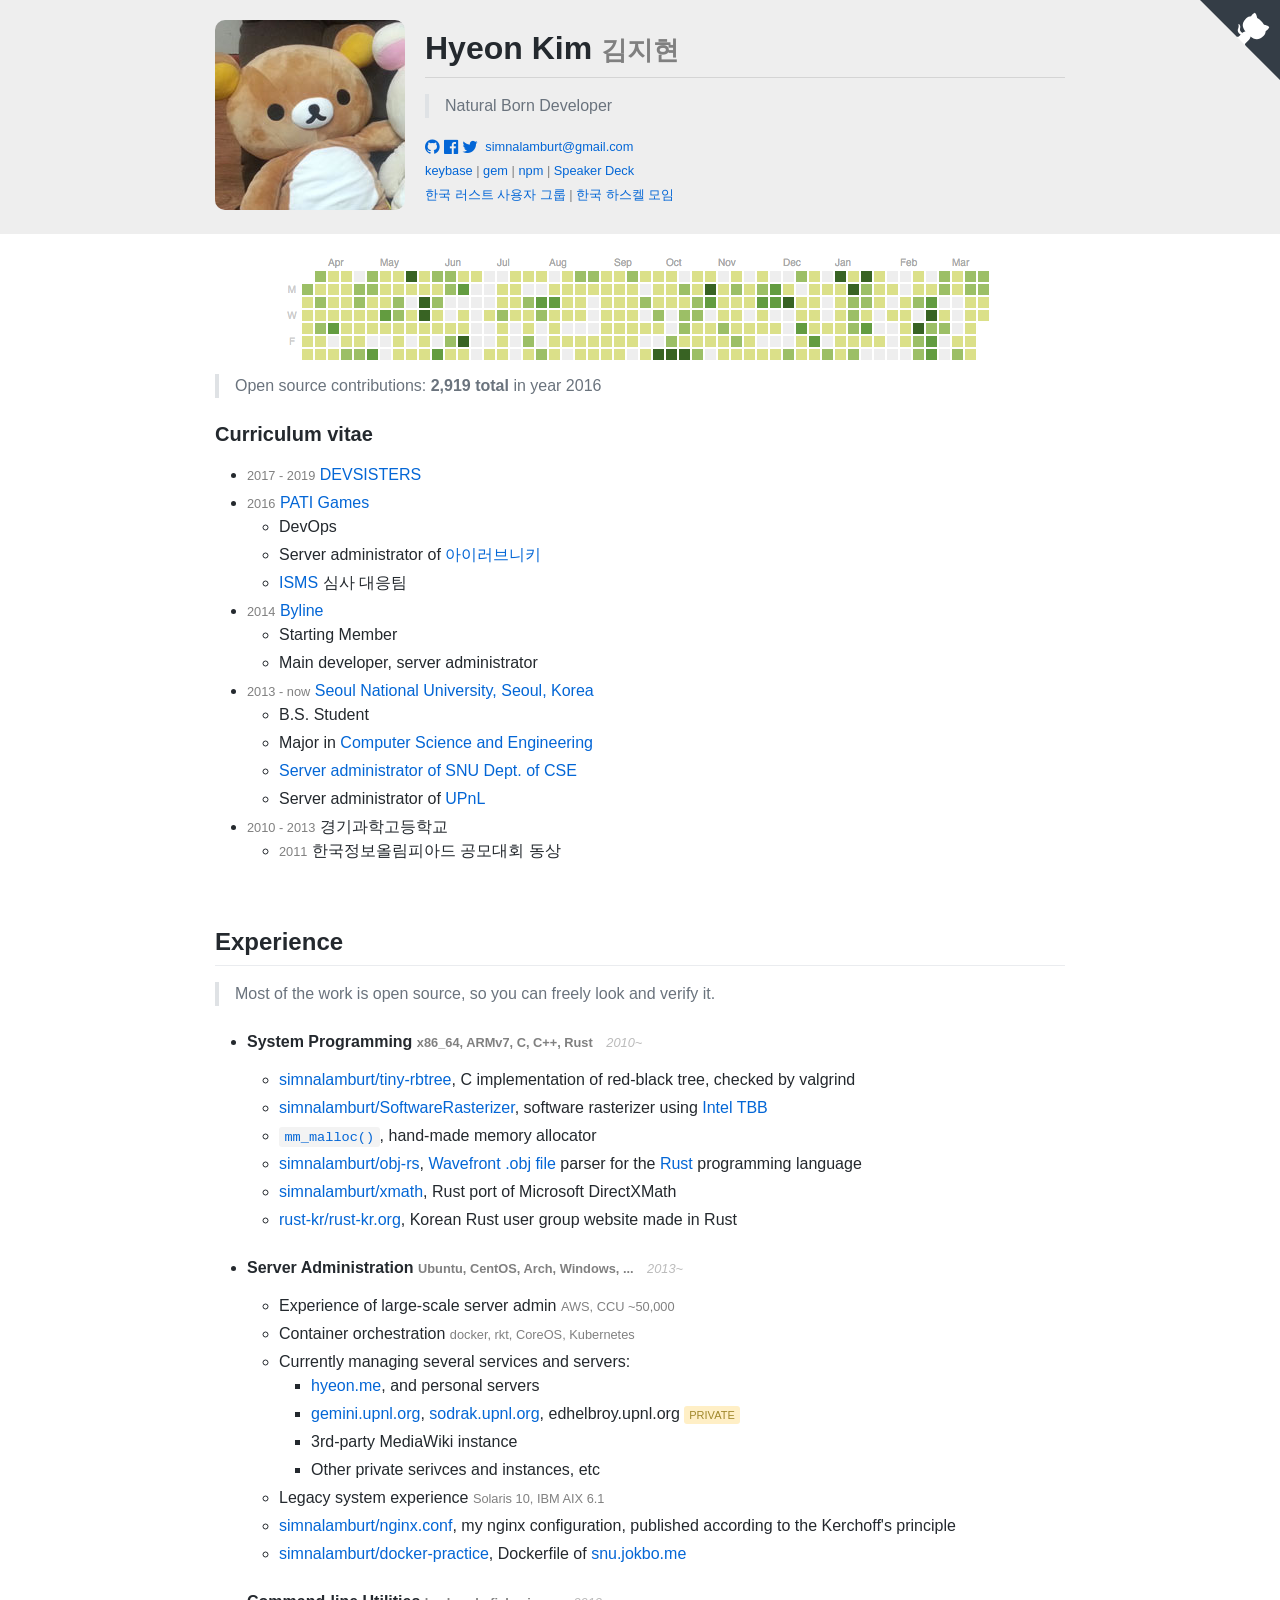
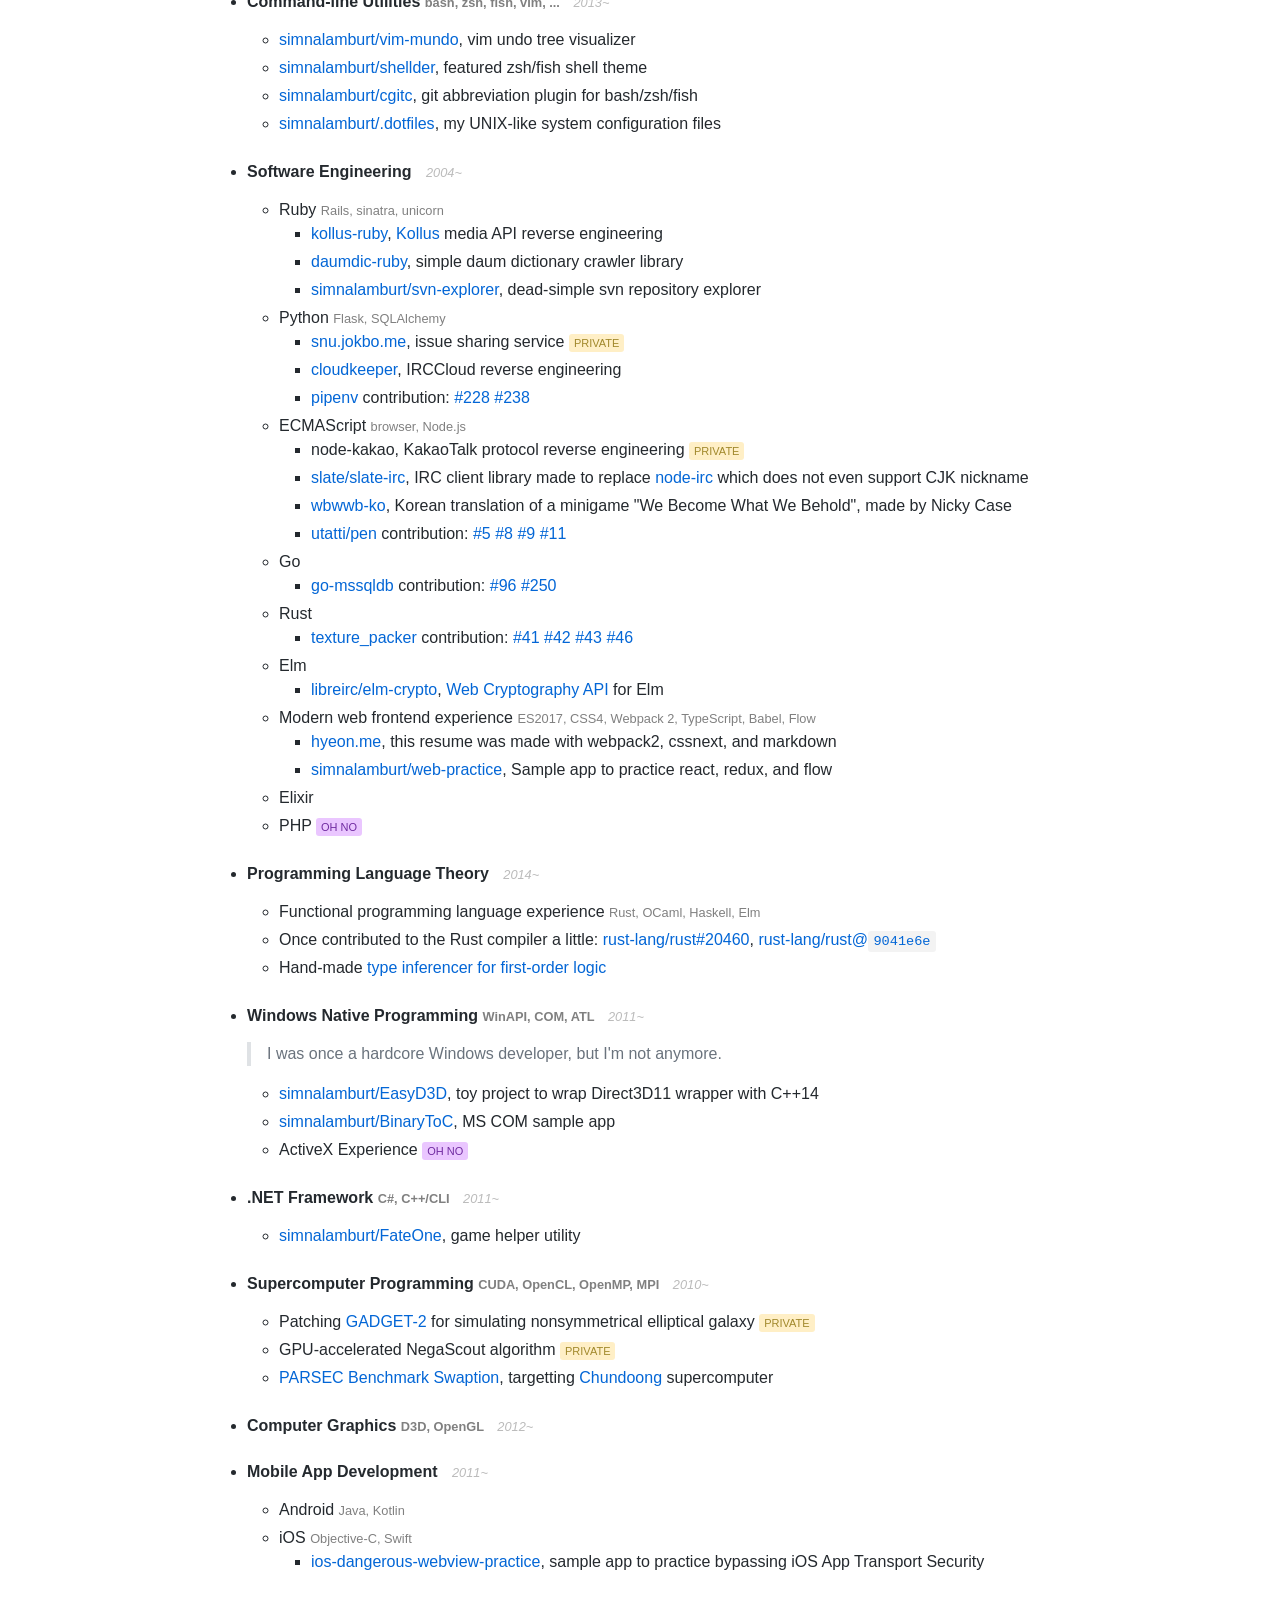
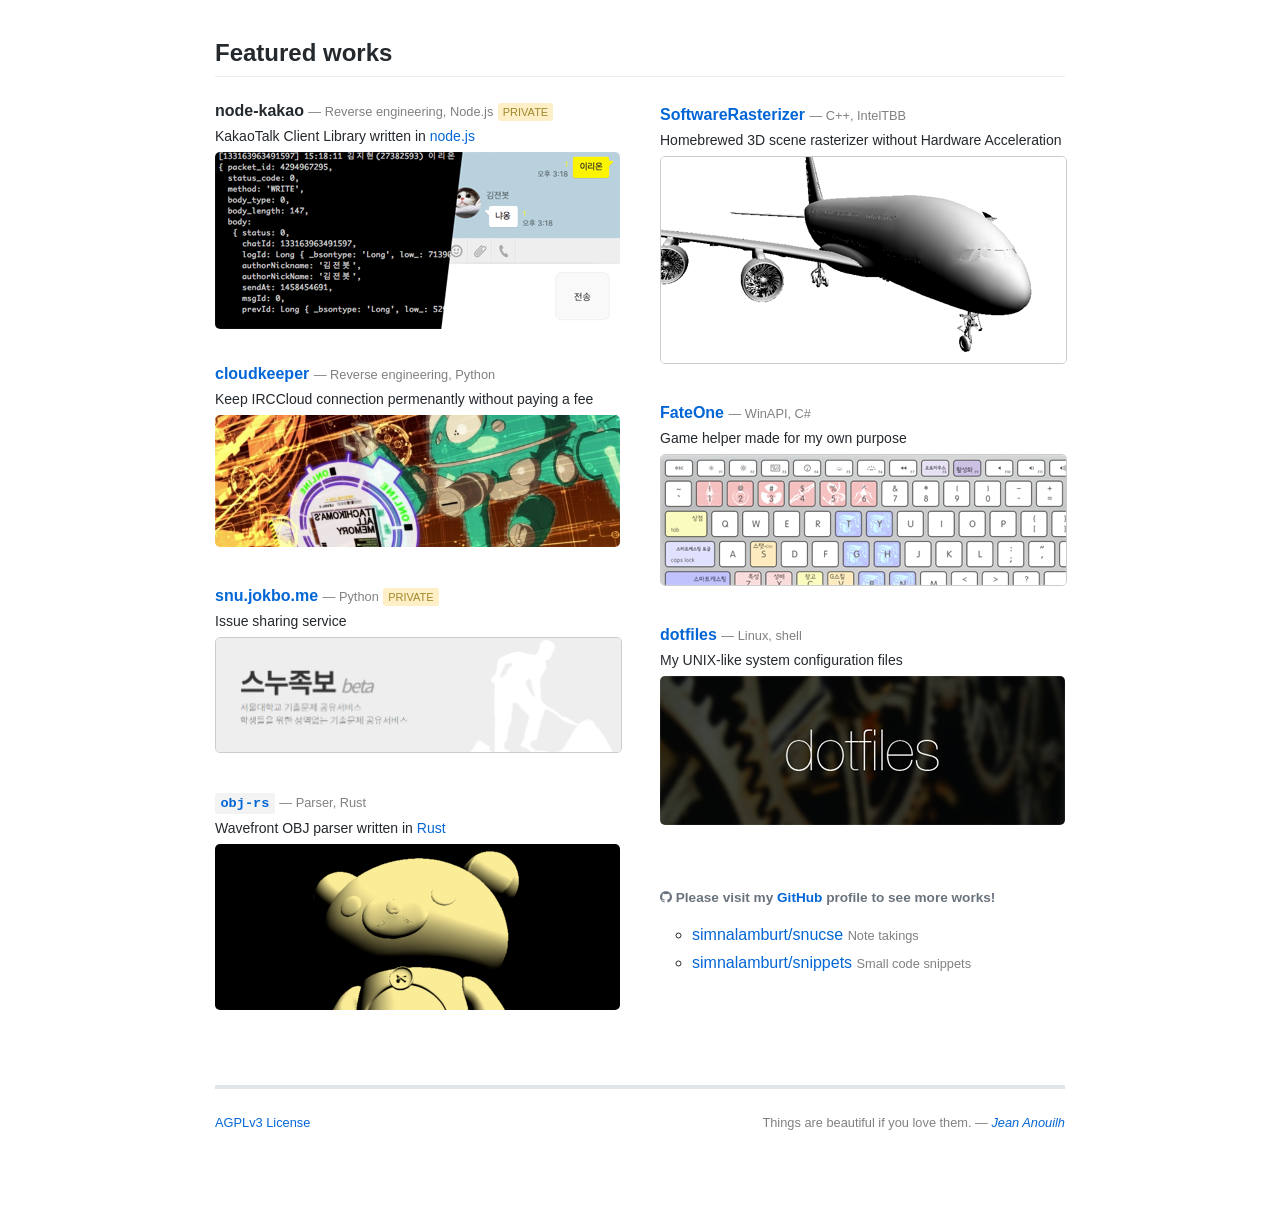
==== index.html @ 347b7657 "deploy: bcfaf65293c7dea46b3dea237658f819bae694e5" ====
<!doctype html><head prefix="og: http://ogp.me/ns# profile: http://ogp.me/ns/profile#"><meta charset="UTF-8"/><meta name="viewport" content="width=device-width,initial-scale=1"/><title>Hyeon Kim</title><style>.github-corner:hover .octo-arm {
      animation: octocat-wave 560ms ease-in-out;
    }
    @keyframes octocat-wave {
      0%,
      100% {
        transform: rotate(0);
      }
      20%,
      60% {
        transform: rotate(-25deg);
      }
      40%,
      80% {
        transform: rotate(10deg);
      }
    }
    @media (max-width: 500px) {
      .github-corner:hover .octo-arm {
        animation: none;
      }
      .github-corner .octo-arm {
        animation: octocat-wave 560ms ease-in-out;
      }
    }</style><script async src="https://www.googletagmanager.com/gtag/js?id=UA-47724944-1"></script><script>window.dataLayer = window.dataLayer || []
    function gtag() {
      dataLayer.push(arguments)
    }
    gtag('js', new Date())

    gtag('config', 'UA-47724944-1')</script><meta property="og:url" content="https://hyeon.me/"/><meta property="og:title" content="Hyeon Kim"/><meta property="og:description" content="Natural Born Developer"/><meta property="og:site_name" content="hyeonme"/><meta property="og:image" content="https://hyeon.me/kuma.png"/><meta property="og:image:type" content="image/png"/><meta property="og:image:width" content="598"/><meta property="og:image:height" content="425"/><meta property="og:type" content="profile"/><meta property="profile:first_name" content="Hyeon"/><meta property="profile:last_name" content="Kim"/><meta property="profile:username" content="simnalamburt"/><meta name="twitter:card" content="summary"/><meta name="twitter:site" content="@simnalamburt"/><meta name="twitter:creator" content="@simnalamburt"/><link rel="apple-touch-icon" sizes="57x57" href="/apple-touch-icon-57x57.png"/><link rel="apple-touch-icon" sizes="60x60" href="/apple-touch-icon-60x60.png"/><link rel="apple-touch-icon" sizes="72x72" href="/apple-touch-icon-72x72.png"/><link rel="apple-touch-icon" sizes="76x76" href="/apple-touch-icon-76x76.png"/><link rel="apple-touch-icon" sizes="114x114" href="/apple-touch-icon-114x114.png"/><link rel="apple-touch-icon" sizes="120x120" href="/apple-touch-icon-120x120.png"/><link rel="apple-touch-icon" sizes="144x144" href="/apple-touch-icon-144x144.png"/><link rel="apple-touch-icon" sizes="152x152" href="/apple-touch-icon-152x152.png"/><link rel="apple-touch-icon" sizes="180x180" href="/apple-touch-icon-180x180.png"/><link rel="icon" type="image/png" href="/favicon-32x32.png" sizes="32x32"/><link rel="icon" type="image/png" href="/android-chrome-192x192.png" sizes="192x192"/><link rel="icon" type="image/png" href="/favicon-96x96.png" sizes="96x96"/><link rel="icon" type="image/png" href="/favicon-16x16.png" sizes="16x16"/><link rel="manifest" href="/manifest.json"/><link rel="mask-icon" href="/safari-pinned-tab.svg" color="#5bbad5"/><meta name="msapplication-TileColor" content="#da532c"/><meta name="msapplication-TileImage" content="/mstile-144x144.png"/><meta name="theme-color" content="#ffffff"/><script defer="defer" src="static/0b71e673cc8b1be4f9f7.js"></script><link href="static/704bdd5846f15606e158.css" rel="stylesheet"></head><body><a href="https://github.com/simnalamburt/hyeon.me" class="github-corner"><svg width="80" height="80" viewBox="0 0 250 250" style="fill:#343d46; color:#fff; position: absolute; top: 0; border: 0; right: 0;"><path d="M0,0 L115,115 L130,115 L142,142 L250,250 L250,0 Z"></path><path d="M128.3,109.0 C113.8,99.7 119.0,89.6 119.0,89.6 C122.0,82.7 120.5,78.6 120.5,78.6 C119.2,72.0 123.4,76.3 123.4,76.3 C127.3,80.9 125.5,87.3 125.5,87.3 C122.9,97.6 130.6,101.9 134.4,103.2" fill="currentColor" style="transform-origin: 130px 106px;" class="octo-arm"></path><path d="M115.0,115.0 C114.9,115.1 118.7,116.5 119.8,115.4 L133.7,101.6 C136.9,99.2 139.9,98.4 142.2,98.6 C133.8,88.0 127.5,74.4 143.8,58.0 C148.5,53.4 154.0,51.2 159.7,51.0 C160.3,49.4 163.2,43.6 171.4,40.1 C171.4,40.1 176.1,42.5 178.8,56.2 C183.1,58.6 187.2,61.8 190.9,65.4 C194.5,69.0 197.7,73.2 200.1,77.6 C213.8,80.2 216.3,84.9 216.3,84.9 C212.7,93.1 206.9,96.0 205.4,96.6 C205.1,102.4 203.0,107.8 198.3,112.5 C181.9,128.9 168.3,122.5 157.7,114.1 C157.9,116.9 156.7,120.9 152.7,124.9 L141.0,136.5 C139.8,137.7 141.6,141.9 141.8,141.8 Z" fill="currentColor" class="octo-body"></path></svg></a><header><div><a href="https://github.com/simnalamburt"><img id="me" alt="Profile Picture"/></a><div id="header" class="markdown-body"></div></div></header><div id="main" class="markdown-body"></div></body>
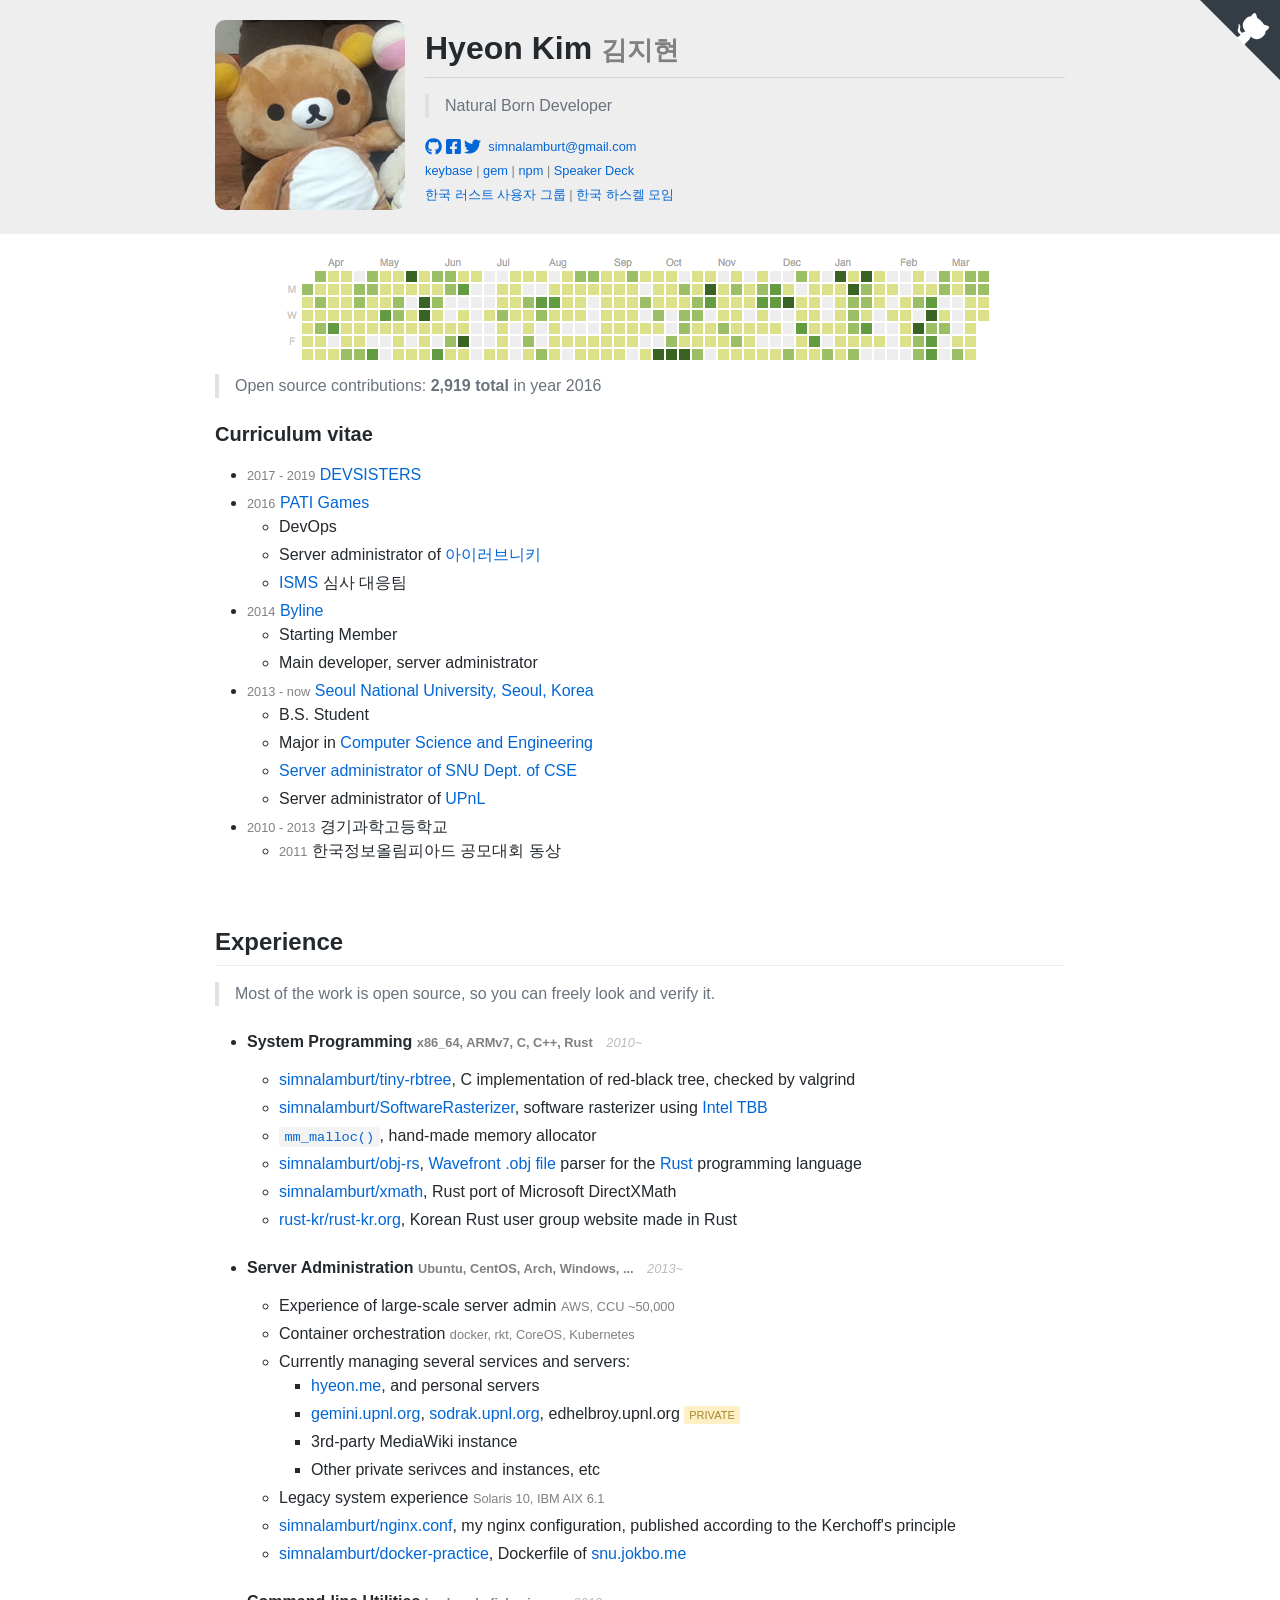
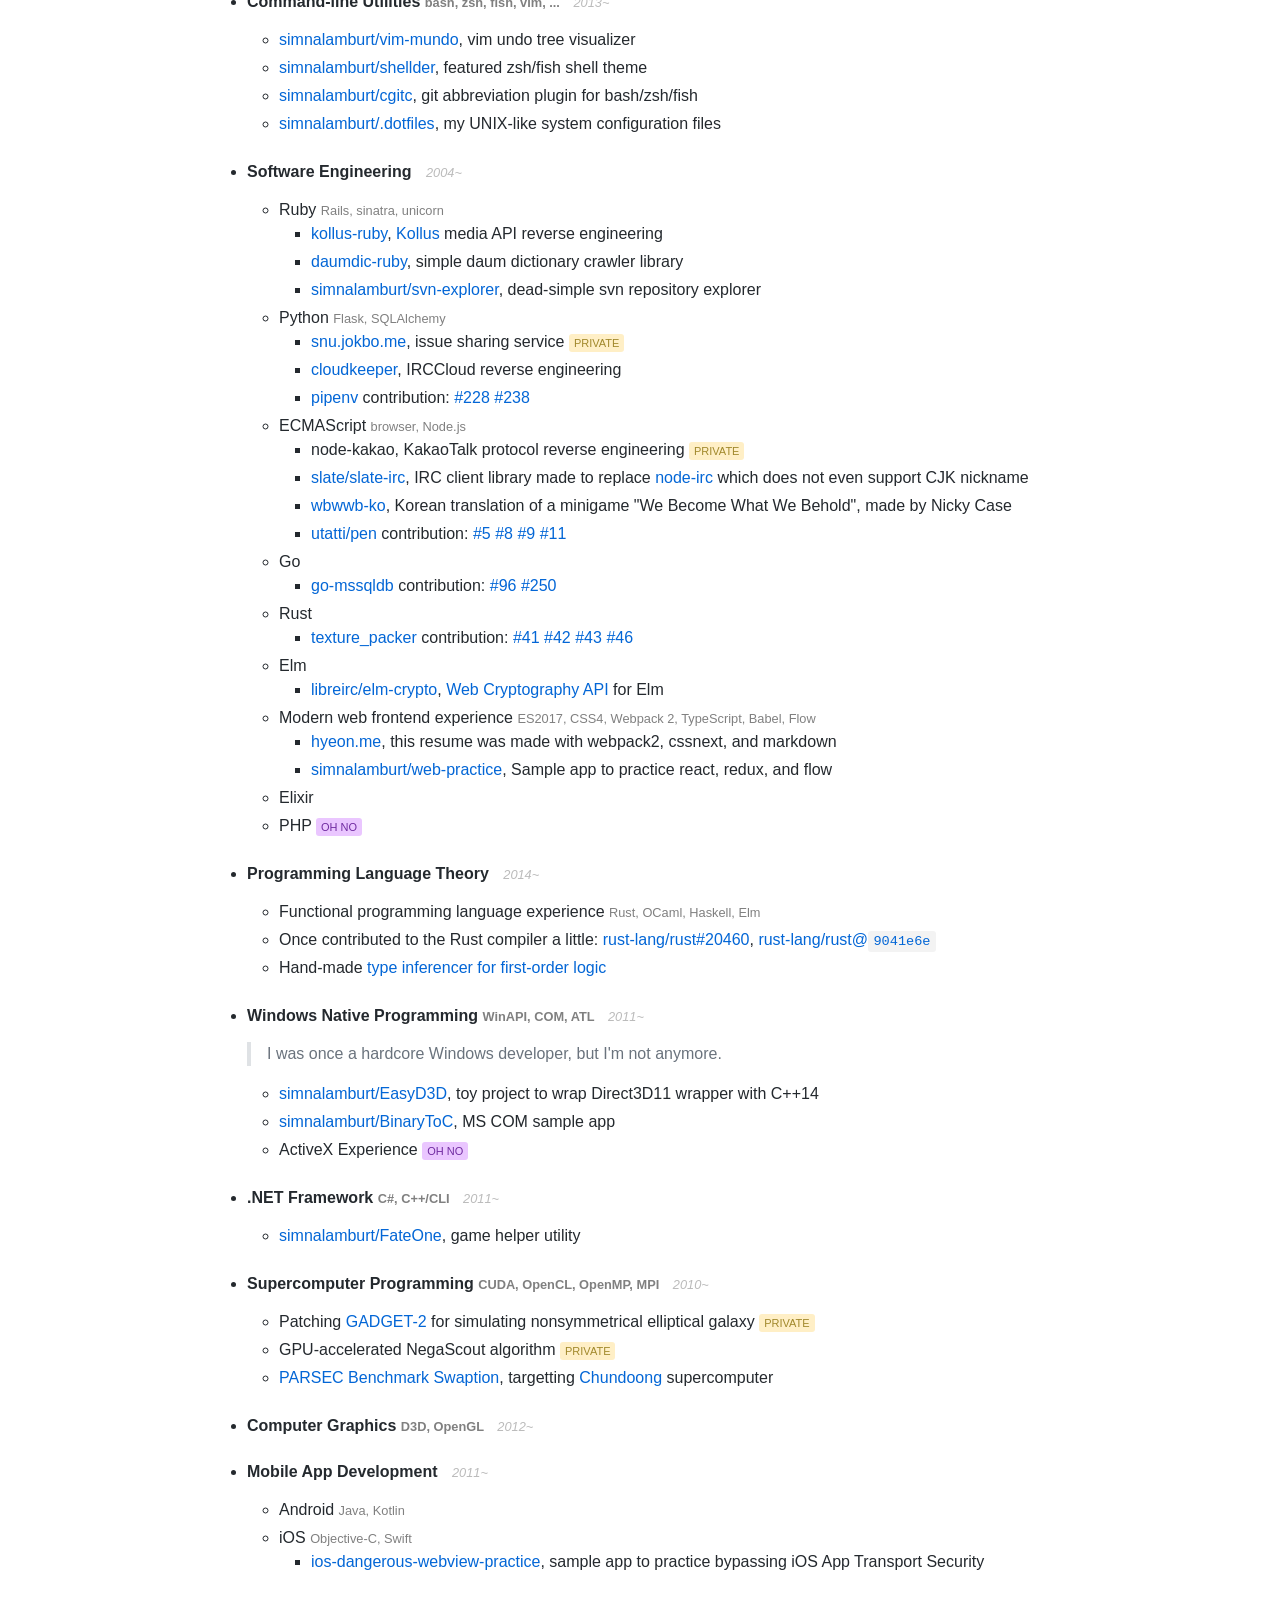
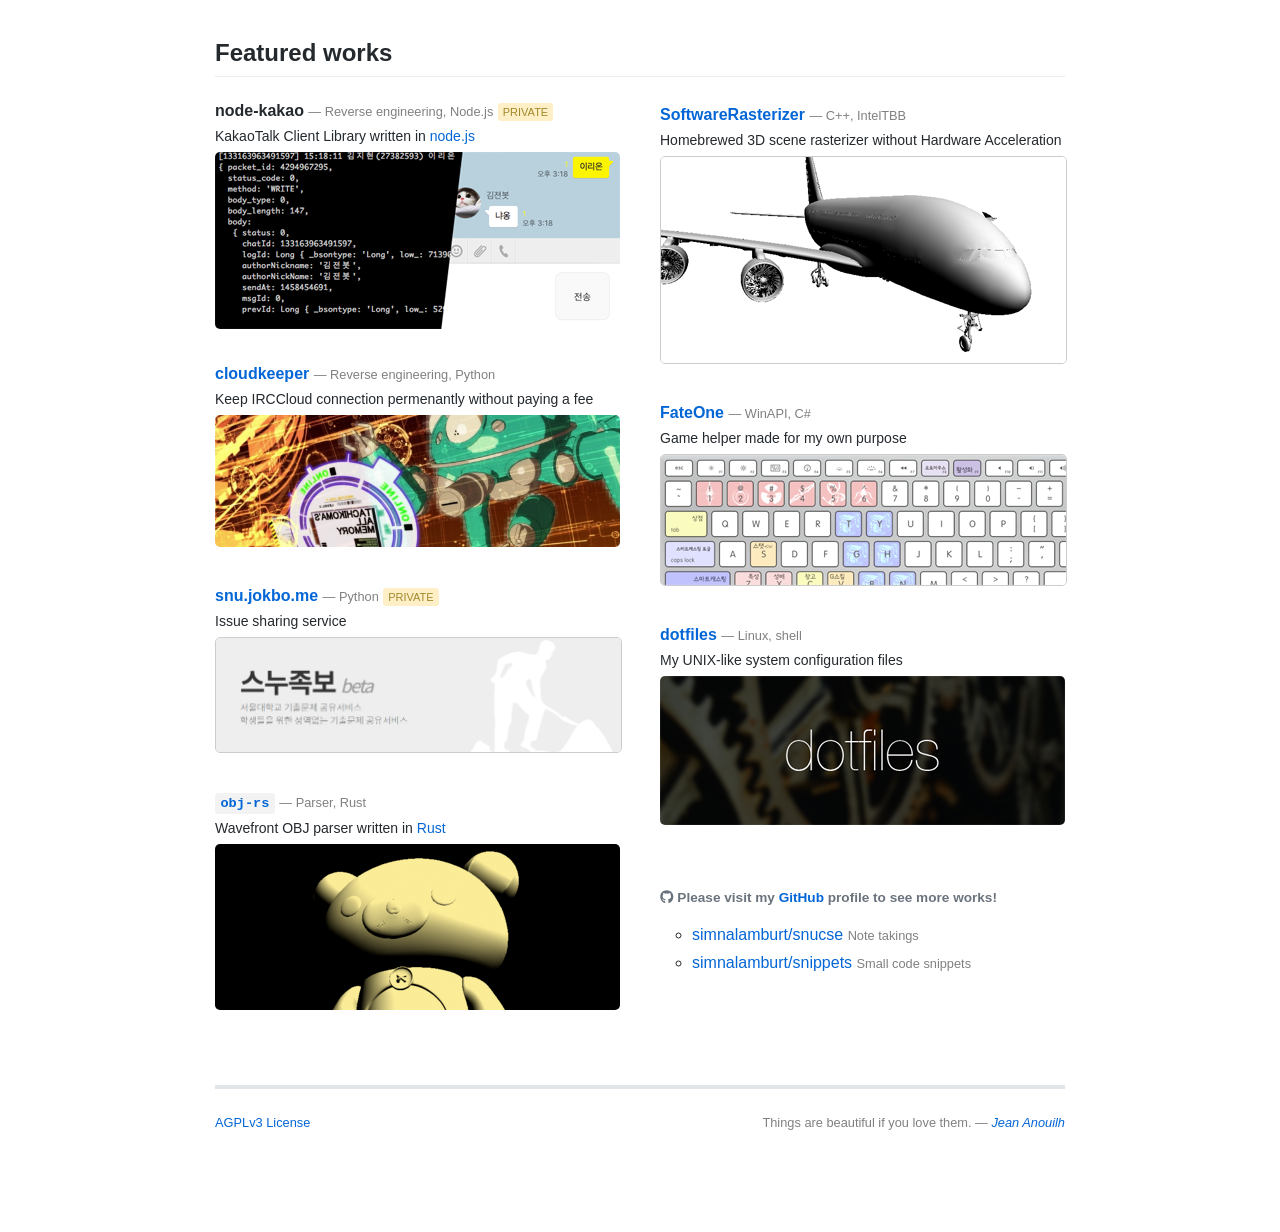
==== commit 2437d0fa: "deploy: b389da18b52773fe47701a327b80c920a95959a7" ====
--- a/index.html
+++ b/index.html
@@ -28,4 +28,4 @@
     }
     gtag('js', new Date())
 
-    gtag('config', 'UA-47724944-1')</script><meta property="og:url" content="https://hyeon.me/"/><meta property="og:title" content="Hyeon Kim"/><meta property="og:description" content="Natural Born Developer"/><meta property="og:site_name" content="hyeonme"/><meta property="og:image" content="https://hyeon.me/kuma.png"/><meta property="og:image:type" content="image/png"/><meta property="og:image:width" content="598"/><meta property="og:image:height" content="425"/><meta property="og:type" content="profile"/><meta property="profile:first_name" content="Hyeon"/><meta property="profile:last_name" content="Kim"/><meta property="profile:username" content="simnalamburt"/><meta name="twitter:card" content="summary"/><meta name="twitter:site" content="@simnalamburt"/><meta name="twitter:creator" content="@simnalamburt"/><link rel="apple-touch-icon" sizes="57x57" href="/apple-touch-icon-57x57.png"/><link rel="apple-touch-icon" sizes="60x60" href="/apple-touch-icon-60x60.png"/><link rel="apple-touch-icon" sizes="72x72" href="/apple-touch-icon-72x72.png"/><link rel="apple-touch-icon" sizes="76x76" href="/apple-touch-icon-76x76.png"/><link rel="apple-touch-icon" sizes="114x114" href="/apple-touch-icon-114x114.png"/><link rel="apple-touch-icon" sizes="120x120" href="/apple-touch-icon-120x120.png"/><link rel="apple-touch-icon" sizes="144x144" href="/apple-touch-icon-144x144.png"/><link rel="apple-touch-icon" sizes="152x152" href="/apple-touch-icon-152x152.png"/><link rel="apple-touch-icon" sizes="180x180" href="/apple-touch-icon-180x180.png"/><link rel="icon" type="image/png" href="/favicon-32x32.png" sizes="32x32"/><link rel="icon" type="image/png" href="/android-chrome-192x192.png" sizes="192x192"/><link rel="icon" type="image/png" href="/favicon-96x96.png" sizes="96x96"/><link rel="icon" type="image/png" href="/favicon-16x16.png" sizes="16x16"/><link rel="manifest" href="/manifest.json"/><link rel="mask-icon" href="/safari-pinned-tab.svg" color="#5bbad5"/><meta name="msapplication-TileColor" content="#da532c"/><meta name="msapplication-TileImage" content="/mstile-144x144.png"/><meta name="theme-color" content="#ffffff"/><script defer="defer" src="static/0b71e673cc8b1be4f9f7.js"></script><link href="static/704bdd5846f15606e158.css" rel="stylesheet"></head><body><a href="https://github.com/simnalamburt/hyeon.me" class="github-corner"><svg width="80" height="80" viewBox="0 0 250 250" style="fill:#343d46; color:#fff; position: absolute; top: 0; border: 0; right: 0;"><path d="M0,0 L115,115 L130,115 L142,142 L250,250 L250,0 Z"></path><path d="M128.3,109.0 C113.8,99.7 119.0,89.6 119.0,89.6 C122.0,82.7 120.5,78.6 120.5,78.6 C119.2,72.0 123.4,76.3 123.4,76.3 C127.3,80.9 125.5,87.3 125.5,87.3 C122.9,97.6 130.6,101.9 134.4,103.2" fill="currentColor" style="transform-origin: 130px 106px;" class="octo-arm"></path><path d="M115.0,115.0 C114.9,115.1 118.7,116.5 119.8,115.4 L133.7,101.6 C136.9,99.2 139.9,98.4 142.2,98.6 C133.8,88.0 127.5,74.4 143.8,58.0 C148.5,53.4 154.0,51.2 159.7,51.0 C160.3,49.4 163.2,43.6 171.4,40.1 C171.4,40.1 176.1,42.5 178.8,56.2 C183.1,58.6 187.2,61.8 190.9,65.4 C194.5,69.0 197.7,73.2 200.1,77.6 C213.8,80.2 216.3,84.9 216.3,84.9 C212.7,93.1 206.9,96.0 205.4,96.6 C205.1,102.4 203.0,107.8 198.3,112.5 C181.9,128.9 168.3,122.5 157.7,114.1 C157.9,116.9 156.7,120.9 152.7,124.9 L141.0,136.5 C139.8,137.7 141.6,141.9 141.8,141.8 Z" fill="currentColor" class="octo-body"></path></svg></a><header><div><a href="https://github.com/simnalamburt"><img id="me" alt="Profile Picture"/></a><div id="header" class="markdown-body"></div></div></header><div id="main" class="markdown-body"></div></body>+    gtag('config', 'UA-47724944-1')</script><meta property="og:url" content="https://hyeon.me/"/><meta property="og:title" content="Hyeon Kim"/><meta property="og:description" content="Natural Born Developer"/><meta property="og:site_name" content="hyeonme"/><meta property="og:image" content="https://hyeon.me/kuma.png"/><meta property="og:image:type" content="image/png"/><meta property="og:image:width" content="598"/><meta property="og:image:height" content="425"/><meta property="og:type" content="profile"/><meta property="profile:first_name" content="Hyeon"/><meta property="profile:last_name" content="Kim"/><meta property="profile:username" content="simnalamburt"/><meta name="twitter:card" content="summary"/><meta name="twitter:site" content="@simnalamburt"/><meta name="twitter:creator" content="@simnalamburt"/><link rel="apple-touch-icon" sizes="57x57" href="/apple-touch-icon-57x57.png"/><link rel="apple-touch-icon" sizes="60x60" href="/apple-touch-icon-60x60.png"/><link rel="apple-touch-icon" sizes="72x72" href="/apple-touch-icon-72x72.png"/><link rel="apple-touch-icon" sizes="76x76" href="/apple-touch-icon-76x76.png"/><link rel="apple-touch-icon" sizes="114x114" href="/apple-touch-icon-114x114.png"/><link rel="apple-touch-icon" sizes="120x120" href="/apple-touch-icon-120x120.png"/><link rel="apple-touch-icon" sizes="144x144" href="/apple-touch-icon-144x144.png"/><link rel="apple-touch-icon" sizes="152x152" href="/apple-touch-icon-152x152.png"/><link rel="apple-touch-icon" sizes="180x180" href="/apple-touch-icon-180x180.png"/><link rel="icon" type="image/png" href="/favicon-32x32.png" sizes="32x32"/><link rel="icon" type="image/png" href="/android-chrome-192x192.png" sizes="192x192"/><link rel="icon" type="image/png" href="/favicon-96x96.png" sizes="96x96"/><link rel="icon" type="image/png" href="/favicon-16x16.png" sizes="16x16"/><link rel="manifest" href="/manifest.json"/><link rel="mask-icon" href="/safari-pinned-tab.svg" color="#5bbad5"/><meta name="msapplication-TileColor" content="#da532c"/><meta name="msapplication-TileImage" content="/mstile-144x144.png"/><meta name="theme-color" content="#ffffff"/><script defer="defer" src="static/5b8c801cf849a5680ac1.js"></script><link href="static/74886dacaa62051e35d0.css" rel="stylesheet"></head><body><a href="https://github.com/simnalamburt/hyeon.me" class="github-corner"><svg width="80" height="80" viewBox="0 0 250 250" style="fill:#343d46; color:#fff; position: absolute; top: 0; border: 0; right: 0;"><path d="M0,0 L115,115 L130,115 L142,142 L250,250 L250,0 Z"></path><path d="M128.3,109.0 C113.8,99.7 119.0,89.6 119.0,89.6 C122.0,82.7 120.5,78.6 120.5,78.6 C119.2,72.0 123.4,76.3 123.4,76.3 C127.3,80.9 125.5,87.3 125.5,87.3 C122.9,97.6 130.6,101.9 134.4,103.2" fill="currentColor" style="transform-origin: 130px 106px;" class="octo-arm"></path><path d="M115.0,115.0 C114.9,115.1 118.7,116.5 119.8,115.4 L133.7,101.6 C136.9,99.2 139.9,98.4 142.2,98.6 C133.8,88.0 127.5,74.4 143.8,58.0 C148.5,53.4 154.0,51.2 159.7,51.0 C160.3,49.4 163.2,43.6 171.4,40.1 C171.4,40.1 176.1,42.5 178.8,56.2 C183.1,58.6 187.2,61.8 190.9,65.4 C194.5,69.0 197.7,73.2 200.1,77.6 C213.8,80.2 216.3,84.9 216.3,84.9 C212.7,93.1 206.9,96.0 205.4,96.6 C205.1,102.4 203.0,107.8 198.3,112.5 C181.9,128.9 168.3,122.5 157.7,114.1 C157.9,116.9 156.7,120.9 152.7,124.9 L141.0,136.5 C139.8,137.7 141.6,141.9 141.8,141.8 Z" fill="currentColor" class="octo-body"></path></svg></a><header><div><a href="https://github.com/simnalamburt"><img id="me" alt="Profile Picture"/></a><div id="header" class="markdown-body"></div></div></header><div id="main" class="markdown-body"></div></body>
--- a/static/74886dacaa62051e35d0.css
+++ b/static/74886dacaa62051e35d0.css
@@ -0,0 +1,1337 @@
+/*! normalize.css v8.0.1 | MIT License | github.com/necolas/normalize.css */
+
+/* Document
+   ========================================================================== */
+
+/**
+ * 1. Correct the line height in all browsers.
+ * 2. Prevent adjustments of font size after orientation changes in iOS.
+ */
+
+html {
+  line-height: 1.15; /* 1 */
+  -webkit-text-size-adjust: 100%; /* 2 */
+}
+
+/* Sections
+   ========================================================================== */
+
+/**
+ * Remove the margin in all browsers.
+ */
+
+body {
+  margin: 0;
+}
+
+/**
+ * Render the `main` element consistently in IE.
+ */
+
+main {
+  display: block;
+}
+
+/**
+ * Correct the font size and margin on `h1` elements within `section` and
+ * `article` contexts in Chrome, Firefox, and Safari.
+ */
+
+h1 {
+  font-size: 2em;
+  margin: 0.67em 0;
+}
+
+/* Grouping content
+   ========================================================================== */
+
+/**
+ * 1. Add the correct box sizing in Firefox.
+ * 2. Show the overflow in Edge and IE.
+ */
+
+hr {
+  box-sizing: content-box; /* 1 */
+  height: 0; /* 1 */
+  overflow: visible; /* 2 */
+}
+
+/**
+ * 1. Correct the inheritance and scaling of font size in all browsers.
+ * 2. Correct the odd `em` font sizing in all browsers.
+ */
+
+pre {
+  font-family: monospace, monospace; /* 1 */
+  font-size: 1em; /* 2 */
+}
+
+/* Text-level semantics
+   ========================================================================== */
+
+/**
+ * Remove the gray background on active links in IE 10.
+ */
+
+a {
+  background-color: transparent;
+}
+
+/**
+ * 1. Remove the bottom border in Chrome 57-
+ * 2. Add the correct text decoration in Chrome, Edge, IE, Opera, and Safari.
+ */
+
+abbr[title] {
+  border-bottom: none; /* 1 */
+  text-decoration: underline; /* 2 */
+  text-decoration: underline dotted; /* 2 */
+}
+
+/**
+ * Add the correct font weight in Chrome, Edge, and Safari.
+ */
+
+b,
+strong {
+  font-weight: bolder;
+}
+
+/**
+ * 1. Correct the inheritance and scaling of font size in all browsers.
+ * 2. Correct the odd `em` font sizing in all browsers.
+ */
+
+code,
+kbd,
+samp {
+  font-family: monospace, monospace; /* 1 */
+  font-size: 1em; /* 2 */
+}
+
+/**
+ * Add the correct font size in all browsers.
+ */
+
+small {
+  font-size: 80%;
+}
+
+/**
+ * Prevent `sub` and `sup` elements from affecting the line height in
+ * all browsers.
+ */
+
+sub,
+sup {
+  font-size: 75%;
+  line-height: 0;
+  position: relative;
+  vertical-align: baseline;
+}
+
+sub {
+  bottom: -0.25em;
+}
+
+sup {
+  top: -0.5em;
+}
+
+/* Embedded content
+   ========================================================================== */
+
+/**
+ * Remove the border on images inside links in IE 10.
+ */
+
+img {
+  border-style: none;
+}
+
+/* Forms
+   ========================================================================== */
+
+/**
+ * 1. Change the font styles in all browsers.
+ * 2. Remove the margin in Firefox and Safari.
+ */
+
+button,
+input,
+optgroup,
+select,
+textarea {
+  font-family: inherit; /* 1 */
+  font-size: 100%; /* 1 */
+  line-height: 1.15; /* 1 */
+  margin: 0; /* 2 */
+}
+
+/**
+ * Show the overflow in IE.
+ * 1. Show the overflow in Edge.
+ */
+
+button,
+input { /* 1 */
+  overflow: visible;
+}
+
+/**
+ * Remove the inheritance of text transform in Edge, Firefox, and IE.
+ * 1. Remove the inheritance of text transform in Firefox.
+ */
+
+button,
+select { /* 1 */
+  text-transform: none;
+}
+
+/**
+ * Correct the inability to style clickable types in iOS and Safari.
+ */
+
+button,
+[type="button"],
+[type="reset"],
+[type="submit"] {
+  -webkit-appearance: button;
+}
+
+/**
+ * Remove the inner border and padding in Firefox.
+ */
+
+button::-moz-focus-inner,
+[type="button"]::-moz-focus-inner,
+[type="reset"]::-moz-focus-inner,
+[type="submit"]::-moz-focus-inner {
+  border-style: none;
+  padding: 0;
+}
+
+/**
+ * Restore the focus styles unset by the previous rule.
+ */
+
+button:-moz-focusring,
+[type="button"]:-moz-focusring,
+[type="reset"]:-moz-focusring,
+[type="submit"]:-moz-focusring {
+  outline: 1px dotted ButtonText;
+}
+
+/**
+ * Correct the padding in Firefox.
+ */
+
+fieldset {
+  padding: 0.35em 0.75em 0.625em;
+}
+
+/**
+ * 1. Correct the text wrapping in Edge and IE.
+ * 2. Correct the color inheritance from `fieldset` elements in IE.
+ * 3. Remove the padding so developers are not caught out when they zero out
+ *    `fieldset` elements in all browsers.
+ */
+
+legend {
+  box-sizing: border-box; /* 1 */
+  color: inherit; /* 2 */
+  display: table; /* 1 */
+  max-width: 100%; /* 1 */
+  padding: 0; /* 3 */
+  white-space: normal; /* 1 */
+}
+
+/**
+ * Add the correct vertical alignment in Chrome, Firefox, and Opera.
+ */
+
+progress {
+  vertical-align: baseline;
+}
+
+/**
+ * Remove the default vertical scrollbar in IE 10+.
+ */
+
+textarea {
+  overflow: auto;
+}
+
+/**
+ * 1. Add the correct box sizing in IE 10.
+ * 2. Remove the padding in IE 10.
+ */
+
+[type="checkbox"],
+[type="radio"] {
+  box-sizing: border-box; /* 1 */
+  padding: 0; /* 2 */
+}
+
+/**
+ * Correct the cursor style of increment and decrement buttons in Chrome.
+ */
+
+[type="number"]::-webkit-inner-spin-button,
+[type="number"]::-webkit-outer-spin-button {
+  height: auto;
+}
+
+/**
+ * 1. Correct the odd appearance in Chrome and Safari.
+ * 2. Correct the outline style in Safari.
+ */
+
+[type="search"] {
+  -webkit-appearance: textfield; /* 1 */
+  outline-offset: -2px; /* 2 */
+}
+
+/**
+ * Remove the inner padding in Chrome and Safari on macOS.
+ */
+
+[type="search"]::-webkit-search-decoration {
+  -webkit-appearance: none;
+}
+
+/**
+ * 1. Correct the inability to style clickable types in iOS and Safari.
+ * 2. Change font properties to `inherit` in Safari.
+ */
+
+::-webkit-file-upload-button {
+  -webkit-appearance: button; /* 1 */
+  font: inherit; /* 2 */
+}
+
+/* Interactive
+   ========================================================================== */
+
+/*
+ * Add the correct display in Edge, IE 10+, and Firefox.
+ */
+
+details {
+  display: block;
+}
+
+/*
+ * Add the correct display in all browsers.
+ */
+
+summary {
+  display: list-item;
+}
+
+/* Misc
+   ========================================================================== */
+
+/**
+ * Add the correct display in IE 10+.
+ */
+
+template {
+  display: none;
+}
+
+/**
+ * Add the correct display in IE 10.
+ */
+
+[hidden] {
+  display: none;
+}
+
+.markdown-body .octicon {
+  display: inline-block;
+  fill: currentColor;
+  vertical-align: text-bottom;
+}
+
+.markdown-body .anchor {
+  float: left;
+  line-height: 1;
+  margin-left: -20px;
+  padding-right: 4px;
+}
+
+.markdown-body .anchor:focus {
+  outline: none;
+}
+
+.markdown-body h1 .octicon-link,
+.markdown-body h2 .octicon-link,
+.markdown-body h3 .octicon-link,
+.markdown-body h4 .octicon-link,
+.markdown-body h5 .octicon-link,
+.markdown-body h6 .octicon-link {
+  color: #1b1f23;
+  vertical-align: middle;
+  visibility: hidden;
+}
+
+.markdown-body h1:hover .anchor,
+.markdown-body h2:hover .anchor,
+.markdown-body h3:hover .anchor,
+.markdown-body h4:hover .anchor,
+.markdown-body h5:hover .anchor,
+.markdown-body h6:hover .anchor {
+  text-decoration: none;
+}
+
+.markdown-body h1:hover .anchor .octicon-link,
+.markdown-body h2:hover .anchor .octicon-link,
+.markdown-body h3:hover .anchor .octicon-link,
+.markdown-body h4:hover .anchor .octicon-link,
+.markdown-body h5:hover .anchor .octicon-link,
+.markdown-body h6:hover .anchor .octicon-link {
+  visibility: visible;
+}
+
+.markdown-body h1:hover .anchor .octicon-link:before,
+.markdown-body h2:hover .anchor .octicon-link:before,
+.markdown-body h3:hover .anchor .octicon-link:before,
+.markdown-body h4:hover .anchor .octicon-link:before,
+.markdown-body h5:hover .anchor .octicon-link:before,
+.markdown-body h6:hover .anchor .octicon-link:before {
+  width: 16px;
+  height: 16px;
+  content: ' ';
+  display: inline-block;
+  background-image: url("data:image/svg+xml,%3Csvg xmlns='http://www.w3.org/2000/svg' viewBox='0 0 16 16' version='1.1' width='16' height='16' aria-hidden='true'%3E%3Cpath fill-rule='evenodd' d='M4 9h1v1H4c-1.5 0-3-1.69-3-3.5S2.55 3 4 3h4c1.45 0 3 1.69 3 3.5 0 1.41-.91 2.72-2 3.25V8.59c.58-.45 1-1.27 1-2.09C10 5.22 8.98 4 8 4H4c-.98 0-2 1.22-2 2.5S3 9 4 9zm9-3h-1v1h1c1 0 2 1.22 2 2.5S13.98 12 13 12H9c-.98 0-2-1.22-2-2.5 0-.83.42-1.64 1-2.09V6.25c-1.09.53-2 1.84-2 3.25C6 11.31 7.55 13 9 13h4c1.45 0 3-1.69 3-3.5S14.5 6 13 6z'%3E%3C/path%3E%3C/svg%3E");
+}.markdown-body {
+  -ms-text-size-adjust: 100%;
+  -webkit-text-size-adjust: 100%;
+  line-height: 1.5;
+  color: #24292e;
+  font-family: -apple-system,BlinkMacSystemFont,Segoe UI,Helvetica,Arial,sans-serif,Apple Color Emoji,Segoe UI Emoji;
+  font-size: 16px;
+  line-height: 1.5;
+  word-wrap: break-word;
+}
+
+.markdown-body details {
+  display: block;
+}
+
+.markdown-body summary {
+  display: list-item;
+}
+
+.markdown-body a {
+  background-color: initial;
+}
+
+.markdown-body a:active,
+.markdown-body a:hover {
+  outline-width: 0;
+}
+
+.markdown-body strong {
+  font-weight: inherit;
+  font-weight: bolder;
+}
+
+.markdown-body h1 {
+  font-size: 2em;
+  margin: .67em 0;
+}
+
+.markdown-body img {
+  border-style: none;
+}
+
+.markdown-body code,
+.markdown-body kbd,
+.markdown-body pre {
+  font-family: monospace,monospace;
+  font-size: 1em;
+}
+
+.markdown-body hr {
+  box-sizing: initial;
+  height: 0;
+  overflow: visible;
+}
+
+.markdown-body input {
+  font: inherit;
+  margin: 0;
+}
+
+.markdown-body input {
+  overflow: visible;
+}
+
+.markdown-body [type=checkbox] {
+  box-sizing: border-box;
+  padding: 0;
+}
+
+.markdown-body * {
+  box-sizing: border-box;
+}
+
+.markdown-body input {
+  font-family: inherit;
+  font-size: inherit;
+  line-height: inherit;
+}
+
+.markdown-body a {
+  color: #0366d6;
+  text-decoration: none;
+}
+
+.markdown-body a:hover {
+  text-decoration: underline;
+}
+
+.markdown-body strong {
+  font-weight: 600;
+}
+
+.markdown-body hr {
+  height: 0;
+  margin: 15px 0;
+  overflow: hidden;
+  background: transparent;
+  border: 0;
+  border-bottom: 1px solid #dfe2e5;
+}
+
+.markdown-body hr:after,
+.markdown-body hr:before {
+  display: table;
+  content: "";
+}
+
+.markdown-body hr:after {
+  clear: both;
+}
+
+.markdown-body table {
+  border-spacing: 0;
+  border-collapse: collapse;
+}
+
+.markdown-body td,
+.markdown-body th {
+  padding: 0;
+}
+
+.markdown-body details summary {
+  cursor: pointer;
+}
+
+.markdown-body kbd {
+  display: inline-block;
+  padding: 3px 5px;
+  font: 11px SFMono-Regular,Consolas,Liberation Mono,Menlo,monospace;
+  line-height: 10px;
+  color: #444d56;
+  vertical-align: middle;
+  background-color: #fafbfc;
+  border: 1px solid #d1d5da;
+  border-radius: 3px;
+  box-shadow: inset 0 -1px 0 #d1d5da;
+}
+
+.markdown-body h1,
+.markdown-body h2,
+.markdown-body h3,
+.markdown-body h4,
+.markdown-body h5,
+.markdown-body h6 {
+  margin-top: 0;
+  margin-bottom: 0;
+}
+
+.markdown-body h1 {
+  font-size: 32px;
+}
+
+.markdown-body h1,
+.markdown-body h2 {
+  font-weight: 600;
+}
+
+.markdown-body h2 {
+  font-size: 24px;
+}
+
+.markdown-body h3 {
+  font-size: 20px;
+}
+
+.markdown-body h3,
+.markdown-body h4 {
+  font-weight: 600;
+}
+
+.markdown-body h4 {
+  font-size: 16px;
+}
+
+.markdown-body h5 {
+  font-size: 14px;
+}
+
+.markdown-body h5,
+.markdown-body h6 {
+  font-weight: 600;
+}
+
+.markdown-body h6 {
+  font-size: 12px;
+}
+
+.markdown-body p {
+  margin-top: 0;
+  margin-bottom: 10px;
+}
+
+.markdown-body blockquote {
+  margin: 0;
+}
+
+.markdown-body ol,
+.markdown-body ul {
+  padding-left: 0;
+  margin-top: 0;
+  margin-bottom: 0;
+}
+
+.markdown-body ol ol,
+.markdown-body ul ol {
+  list-style-type: lower-roman;
+}
+
+.markdown-body ol ol ol,
+.markdown-body ol ul ol,
+.markdown-body ul ol ol,
+.markdown-body ul ul ol {
+  list-style-type: lower-alpha;
+}
+
+.markdown-body dd {
+  margin-left: 0;
+}
+
+.markdown-body code,
+.markdown-body pre {
+  font-family: SFMono-Regular,Consolas,Liberation Mono,Menlo,monospace;
+  font-size: 12px;
+}
+
+.markdown-body pre {
+  margin-top: 0;
+  margin-bottom: 0;
+}
+
+.markdown-body input::-webkit-inner-spin-button,
+.markdown-body input::-webkit-outer-spin-button {
+  margin: 0;
+  -webkit-appearance: none;
+  appearance: none;
+}
+
+.markdown-body :checked+.radio-label {
+  position: relative;
+  z-index: 1;
+  border-color: #0366d6;
+}
+
+.markdown-body .border {
+  border: 1px solid #e1e4e8!important;
+}
+
+.markdown-body .border-0 {
+  border: 0!important;
+}
+
+.markdown-body .border-bottom {
+  border-bottom: 1px solid #e1e4e8!important;
+}
+
+.markdown-body .rounded-1 {
+  border-radius: 3px!important;
+}
+
+.markdown-body .bg-white {
+  background-color: #fff!important;
+}
+
+.markdown-body .bg-gray-light {
+  background-color: #fafbfc!important;
+}
+
+.markdown-body .text-gray-light {
+  color: #6a737d!important;
+}
+
+.markdown-body .mb-0 {
+  margin-bottom: 0!important;
+}
+
+.markdown-body .my-2 {
+  margin-top: 8px!important;
+  margin-bottom: 8px!important;
+}
+
+.markdown-body .pl-0 {
+  padding-left: 0!important;
+}
+
+.markdown-body .py-0 {
+  padding-top: 0!important;
+  padding-bottom: 0!important;
+}
+
+.markdown-body .pl-1 {
+  padding-left: 4px!important;
+}
+
+.markdown-body .pl-2 {
+  padding-left: 8px!important;
+}
+
+.markdown-body .py-2 {
+  padding-top: 8px!important;
+  padding-bottom: 8px!important;
+}
+
+.markdown-body .pl-3,
+.markdown-body .px-3 {
+  padding-left: 16px!important;
+}
+
+.markdown-body .px-3 {
+  padding-right: 16px!important;
+}
+
+.markdown-body .pl-4 {
+  padding-left: 24px!important;
+}
+
+.markdown-body .pl-5 {
+  padding-left: 32px!important;
+}
+
+.markdown-body .pl-6 {
+  padding-left: 40px!important;
+}
+
+.markdown-body .f6 {
+  font-size: 12px!important;
+}
+
+.markdown-body .lh-condensed {
+  line-height: 1.25!important;
+}
+
+.markdown-body .text-bold {
+  font-weight: 600!important;
+}
+
+.markdown-body .pl-c {
+  color: #6a737d;
+}
+
+.markdown-body .pl-c1,
+.markdown-body .pl-s .pl-v {
+  color: #005cc5;
+}
+
+.markdown-body .pl-e,
+.markdown-body .pl-en {
+  color: #6f42c1;
+}
+
+.markdown-body .pl-s .pl-s1,
+.markdown-body .pl-smi {
+  color: #24292e;
+}
+
+.markdown-body .pl-ent {
+  color: #22863a;
+}
+
+.markdown-body .pl-k {
+  color: #d73a49;
+}
+
+.markdown-body .pl-pds,
+.markdown-body .pl-s,
+.markdown-body .pl-s .pl-pse .pl-s1,
+.markdown-body .pl-sr,
+.markdown-body .pl-sr .pl-cce,
+.markdown-body .pl-sr .pl-sra,
+.markdown-body .pl-sr .pl-sre {
+  color: #032f62;
+}
+
+.markdown-body .pl-smw,
+.markdown-body .pl-v {
+  color: #e36209;
+}
+
+.markdown-body .pl-bu {
+  color: #b31d28;
+}
+
+.markdown-body .pl-ii {
+  color: #fafbfc;
+  background-color: #b31d28;
+}
+
+.markdown-body .pl-c2 {
+  color: #fafbfc;
+  background-color: #d73a49;
+}
+
+.markdown-body .pl-c2:before {
+  content: "^M";
+}
+
+.markdown-body .pl-sr .pl-cce {
+  font-weight: 700;
+  color: #22863a;
+}
+
+.markdown-body .pl-ml {
+  color: #735c0f;
+}
+
+.markdown-body .pl-mh,
+.markdown-body .pl-mh .pl-en,
+.markdown-body .pl-ms {
+  font-weight: 700;
+  color: #005cc5;
+}
+
+.markdown-body .pl-mi {
+  font-style: italic;
+  color: #24292e;
+}
+
+.markdown-body .pl-mb {
+  font-weight: 700;
+  color: #24292e;
+}
+
+.markdown-body .pl-md {
+  color: #b31d28;
+  background-color: #ffeef0;
+}
+
+.markdown-body .pl-mi1 {
+  color: #22863a;
+  background-color: #f0fff4;
+}
+
+.markdown-body .pl-mc {
+  color: #e36209;
+  background-color: #ffebda;
+}
+
+.markdown-body .pl-mi2 {
+  color: #f6f8fa;
+  background-color: #005cc5;
+}
+
+.markdown-body .pl-mdr {
+  font-weight: 700;
+  color: #6f42c1;
+}
+
+.markdown-body .pl-ba {
+  color: #586069;
+}
+
+.markdown-body .pl-sg {
+  color: #959da5;
+}
+
+.markdown-body .pl-corl {
+  text-decoration: underline;
+  color: #032f62;
+}
+
+.markdown-body .mb-0 {
+  margin-bottom: 0!important;
+}
+
+.markdown-body .my-2 {
+  margin-bottom: 8px!important;
+}
+
+.markdown-body .my-2 {
+  margin-top: 8px!important;
+}
+
+.markdown-body .pl-0 {
+  padding-left: 0!important;
+}
+
+.markdown-body .py-0 {
+  padding-top: 0!important;
+  padding-bottom: 0!important;
+}
+
+.markdown-body .pl-1 {
+  padding-left: 4px!important;
+}
+
+.markdown-body .pl-2 {
+  padding-left: 8px!important;
+}
+
+.markdown-body .py-2 {
+  padding-top: 8px!important;
+  padding-bottom: 8px!important;
+}
+
+.markdown-body .pl-3 {
+  padding-left: 16px!important;
+}
+
+.markdown-body .pl-4 {
+  padding-left: 24px!important;
+}
+
+.markdown-body .pl-5 {
+  padding-left: 32px!important;
+}
+
+.markdown-body .pl-6 {
+  padding-left: 40px!important;
+}
+
+.markdown-body .pl-7 {
+  padding-left: 48px!important;
+}
+
+.markdown-body .pl-8 {
+  padding-left: 64px!important;
+}
+
+.markdown-body .pl-9 {
+  padding-left: 80px!important;
+}
+
+.markdown-body .pl-10 {
+  padding-left: 96px!important;
+}
+
+.markdown-body .pl-11 {
+  padding-left: 112px!important;
+}
+
+.markdown-body .pl-12 {
+  padding-left: 128px!important;
+}
+
+.markdown-body hr {
+  border-bottom-color: #eee;
+}
+
+.markdown-body kbd {
+  display: inline-block;
+  padding: 3px 5px;
+  font: 11px SFMono-Regular,Consolas,Liberation Mono,Menlo,monospace;
+  line-height: 10px;
+  color: #444d56;
+  vertical-align: middle;
+  background-color: #fafbfc;
+  border: 1px solid #d1d5da;
+  border-radius: 3px;
+  box-shadow: inset 0 -1px 0 #d1d5da;
+}
+
+.markdown-body:after,
+.markdown-body:before {
+  display: table;
+  content: "";
+}
+
+.markdown-body:after {
+  clear: both;
+}
+
+.markdown-body>:first-child {
+  margin-top: 0!important;
+}
+
+.markdown-body>:last-child {
+  margin-bottom: 0!important;
+}
+
+.markdown-body a:not([href]) {
+  color: inherit;
+  text-decoration: none;
+}
+
+.markdown-body blockquote,
+.markdown-body details,
+.markdown-body dl,
+.markdown-body ol,
+.markdown-body p,
+.markdown-body pre,
+.markdown-body table,
+.markdown-body ul {
+  margin-top: 0;
+  margin-bottom: 16px;
+}
+
+.markdown-body hr {
+  height: .25em;
+  padding: 0;
+  margin: 24px 0;
+  background-color: #e1e4e8;
+  border: 0;
+}
+
+.markdown-body blockquote {
+  padding: 0 1em;
+  color: #6a737d;
+  border-left: .25em solid #dfe2e5;
+}
+
+.markdown-body blockquote>:first-child {
+  margin-top: 0;
+}
+
+.markdown-body blockquote>:last-child {
+  margin-bottom: 0;
+}
+
+.markdown-body h1,
+.markdown-body h2,
+.markdown-body h3,
+.markdown-body h4,
+.markdown-body h5,
+.markdown-body h6 {
+  margin-top: 24px;
+  margin-bottom: 16px;
+  font-weight: 600;
+  line-height: 1.25;
+}
+
+.markdown-body h1 {
+  font-size: 2em;
+}
+
+.markdown-body h1,
+.markdown-body h2 {
+  padding-bottom: .3em;
+  border-bottom: 1px solid #eaecef;
+}
+
+.markdown-body h2 {
+  font-size: 1.5em;
+}
+
+.markdown-body h3 {
+  font-size: 1.25em;
+}
+
+.markdown-body h4 {
+  font-size: 1em;
+}
+
+.markdown-body h5 {
+  font-size: .875em;
+}
+
+.markdown-body h6 {
+  font-size: .85em;
+  color: #6a737d;
+}
+
+.markdown-body ol,
+.markdown-body ul {
+  padding-left: 2em;
+}
+
+.markdown-body ol ol,
+.markdown-body ol ul,
+.markdown-body ul ol,
+.markdown-body ul ul {
+  margin-top: 0;
+  margin-bottom: 0;
+}
+
+.markdown-body li {
+  word-wrap: break-all;
+}
+
+.markdown-body li>p {
+  margin-top: 16px;
+}
+
+.markdown-body li+li {
+  margin-top: .25em;
+}
+
+.markdown-body dl {
+  padding: 0;
+}
+
+.markdown-body dl dt {
+  padding: 0;
+  margin-top: 16px;
+  font-size: 1em;
+  font-style: italic;
+  font-weight: 600;
+}
+
+.markdown-body dl dd {
+  padding: 0 16px;
+  margin-bottom: 16px;
+}
+
+.markdown-body table {
+  display: block;
+  width: 100%;
+  overflow: auto;
+}
+
+.markdown-body table th {
+  font-weight: 600;
+}
+
+.markdown-body table td,
+.markdown-body table th {
+  padding: 6px 13px;
+  border: 1px solid #dfe2e5;
+}
+
+.markdown-body table tr {
+  background-color: #fff;
+  border-top: 1px solid #c6cbd1;
+}
+
+.markdown-body table tr:nth-child(2n) {
+  background-color: #f6f8fa;
+}
+
+.markdown-body img {
+  max-width: 100%;
+  box-sizing: initial;
+  background-color: #fff;
+}
+
+.markdown-body img[align=right] {
+  padding-left: 20px;
+}
+
+.markdown-body img[align=left] {
+  padding-right: 20px;
+}
+
+.markdown-body code {
+  padding: .2em .4em;
+  margin: 0;
+  font-size: 85%;
+  background-color: rgba(27,31,35,.05);
+  border-radius: 3px;
+}
+
+.markdown-body pre {
+  word-wrap: normal;
+}
+
+.markdown-body pre>code {
+  padding: 0;
+  margin: 0;
+  font-size: 100%;
+  word-break: normal;
+  white-space: pre;
+  background: transparent;
+  border: 0;
+}
+
+.markdown-body .highlight {
+  margin-bottom: 16px;
+}
+
+.markdown-body .highlight pre {
+  margin-bottom: 0;
+  word-break: normal;
+}
+
+.markdown-body .highlight pre,
+.markdown-body pre {
+  padding: 16px;
+  overflow: auto;
+  font-size: 85%;
+  line-height: 1.45;
+  background-color: #f6f8fa;
+  border-radius: 3px;
+}
+
+.markdown-body pre code {
+  display: inline;
+  max-width: auto;
+  padding: 0;
+  margin: 0;
+  overflow: visible;
+  line-height: inherit;
+  word-wrap: normal;
+  background-color: initial;
+  border: 0;
+}
+
+.markdown-body .commit-tease-sha {
+  display: inline-block;
+  font-family: SFMono-Regular,Consolas,Liberation Mono,Menlo,monospace;
+  font-size: 90%;
+  color: #444d56;
+}
+
+.markdown-body .full-commit .btn-outline:not(:disabled):hover {
+  color: #005cc5;
+  border-color: #005cc5;
+}
+
+.markdown-body .blob-wrapper {
+  overflow-x: auto;
+  overflow-y: hidden;
+}
+
+.markdown-body .blob-wrapper-embedded {
+  max-height: 240px;
+  overflow-y: auto;
+}
+
+.markdown-body .blob-num {
+  width: 1%;
+  min-width: 50px;
+  padding-right: 10px;
+  padding-left: 10px;
+  font-family: SFMono-Regular,Consolas,Liberation Mono,Menlo,monospace;
+  font-size: 12px;
+  line-height: 20px;
+  color: rgba(27,31,35,.3);
+  text-align: right;
+  white-space: nowrap;
+  vertical-align: top;
+  cursor: pointer;
+  -webkit-user-select: none;
+  -moz-user-select: none;
+  -ms-user-select: none;
+  user-select: none;
+}
+
+.markdown-body .blob-num:hover {
+  color: rgba(27,31,35,.6);
+}
+
+.markdown-body .blob-num:before {
+  content: attr(data-line-number);
+}
+
+.markdown-body .blob-code {
+  position: relative;
+  padding-right: 10px;
+  padding-left: 10px;
+  line-height: 20px;
+  vertical-align: top;
+}
+
+.markdown-body .blob-code-inner {
+  overflow: visible;
+  font-family: SFMono-Regular,Consolas,Liberation Mono,Menlo,monospace;
+  font-size: 12px;
+  color: #24292e;
+  word-wrap: normal;
+  white-space: pre;
+}
+
+.markdown-body .pl-token.active,
+.markdown-body .pl-token:hover {
+  cursor: pointer;
+  background: #ffea7f;
+}
+
+.markdown-body .tab-size[data-tab-size="1"] {
+  -moz-tab-size: 1;
+  tab-size: 1;
+}
+
+.markdown-body .tab-size[data-tab-size="2"] {
+  -moz-tab-size: 2;
+  tab-size: 2;
+}
+
+.markdown-body .tab-size[data-tab-size="3"] {
+  -moz-tab-size: 3;
+  tab-size: 3;
+}
+
+.markdown-body .tab-size[data-tab-size="4"] {
+  -moz-tab-size: 4;
+  tab-size: 4;
+}
+
+.markdown-body .tab-size[data-tab-size="5"] {
+  -moz-tab-size: 5;
+  tab-size: 5;
+}
+
+.markdown-body .tab-size[data-tab-size="6"] {
+  -moz-tab-size: 6;
+  tab-size: 6;
+}
+
+.markdown-body .tab-size[data-tab-size="7"] {
+  -moz-tab-size: 7;
+  tab-size: 7;
+}
+
+.markdown-body .tab-size[data-tab-size="8"] {
+  -moz-tab-size: 8;
+  tab-size: 8;
+}
+
+.markdown-body .tab-size[data-tab-size="9"] {
+  -moz-tab-size: 9;
+  tab-size: 9;
+}
+
+.markdown-body .tab-size[data-tab-size="10"] {
+  -moz-tab-size: 10;
+  tab-size: 10;
+}
+
+.markdown-body .tab-size[data-tab-size="11"] {
+  -moz-tab-size: 11;
+  tab-size: 11;
+}
+
+.markdown-body .tab-size[data-tab-size="12"] {
+  -moz-tab-size: 12;
+  tab-size: 12;
+}
+
+.markdown-body .task-list-item {
+  list-style-type: none;
+}
+
+.markdown-body .task-list-item+.task-list-item {
+  margin-top: 3px;
+}
+
+.markdown-body .task-list-item input {
+  margin: 0 .2em .25em -1.6em;
+  vertical-align: middle;
+}
+
+*{box-sizing:border-box}.markdown-body small{color:gray}.rounded{border-radius:5px;overflow:hidden}i.private::after{display:inline-block;padding:4px 5px 3px;font-size:11px;font-weight:300;line-height:11px;border-radius:3px;font-style:normal;content:"PRIVATE";color:#a1882b;background-color:#ffefc6}i.oh-no::after{display:inline-block;padding:4px 5px 3px;font-size:11px;font-weight:300;line-height:11px;border-radius:3px;font-style:normal;content:"OH NO";color:#702ba1;background-color:#eac6ff}@media(max-width: 600px){.github-corner{display:none}.markdown-body{font-size:14px}}header{background:#eee}header>div{max-width:890px;margin:0 auto;padding:20px 20px}@media(min-width: 601px){header>div{display:flex;justify-content:center;align-items:center}}header>div>a{background:#eee}@media(max-width: 600px){header>div>a{float:left}}header>div>a>img#me{width:190px;height:190px;margin-right:20px;border-radius:10px}@media(max-width: 600px){header>div>a>img#me{width:83px;height:83px;margin-right:15px;border-radius:100%}}header #header{flex-grow:1}header #header h1{border-color:#d4d4d4}@media(max-width: 600px){header #header>h1>small{display:none}}#main{max-width:890px;margin:0 auto;padding:20px 20px 100px}#main #featured-works{margin-bottom:0}#main #featured-works+ul{list-style:none;padding-left:0}@media(min-width: 601px),print{#main #featured-works+ul{columns:2;column-gap:40px}}#main #featured-works+ul>li{width:100%;display:inline-block}#main #featured-works+ul>li>h4{margin-bottom:0}#main #featured-works+ul>li>h4>small{font-weight:normal}#main #featured-works+ul>li>h4>small::before{content:"― "}#main #featured-works+ul>li>p{font-size:14px;margin:5px 0}#main>ul:nth-of-type(2)>li>h4>small>em{margin-left:10px;font-weight:normal;color:#bbb}#main>ul:nth-of-type(2)>li>h4>small>em::before{content:"20"}#main>ul:nth-of-type(2)>li>h4>small>em::after{content:"~"}@media(max-width: 600px){#main>ul:nth-of-type(2)>li>h4>small>em{display:none}}#main #quote{float:right}@media(max-width: 600px){#main #license{display:none}}@page{size:A4 portrait}#main>h2{page-break-before:always}
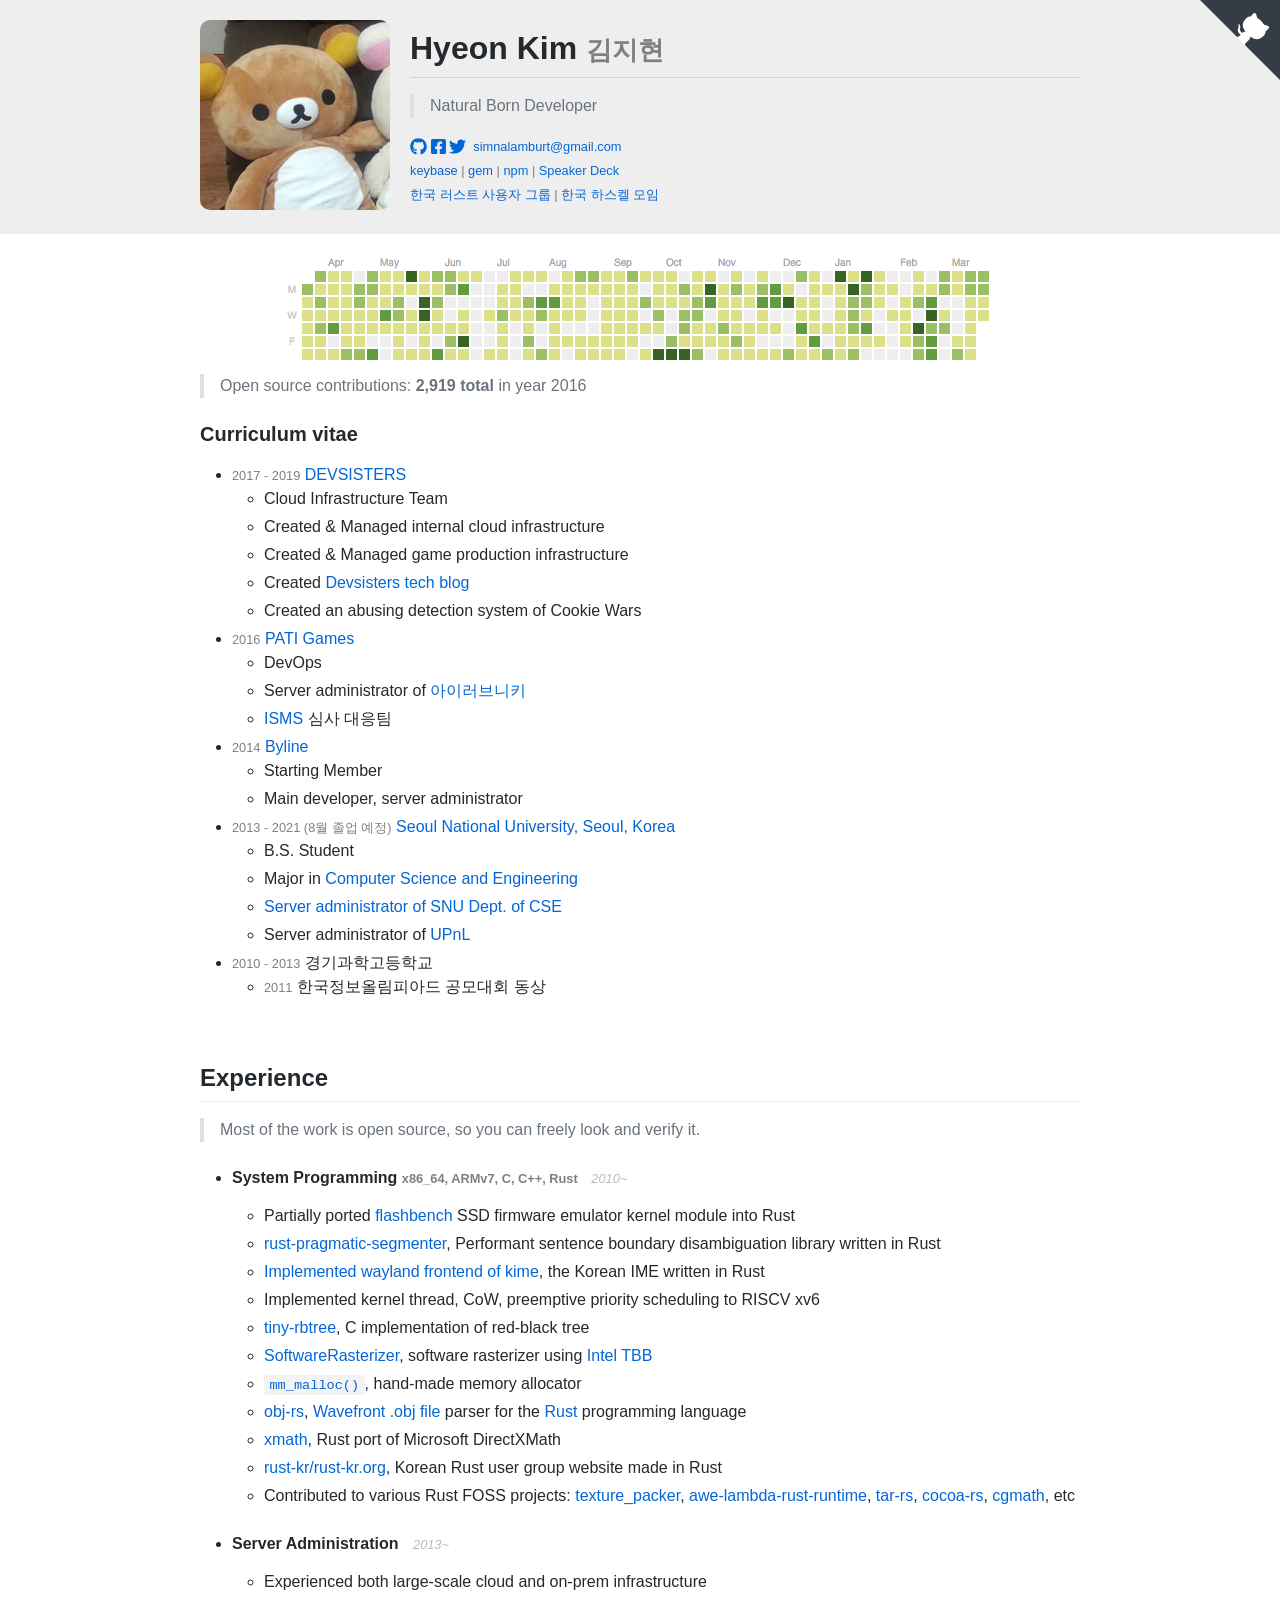
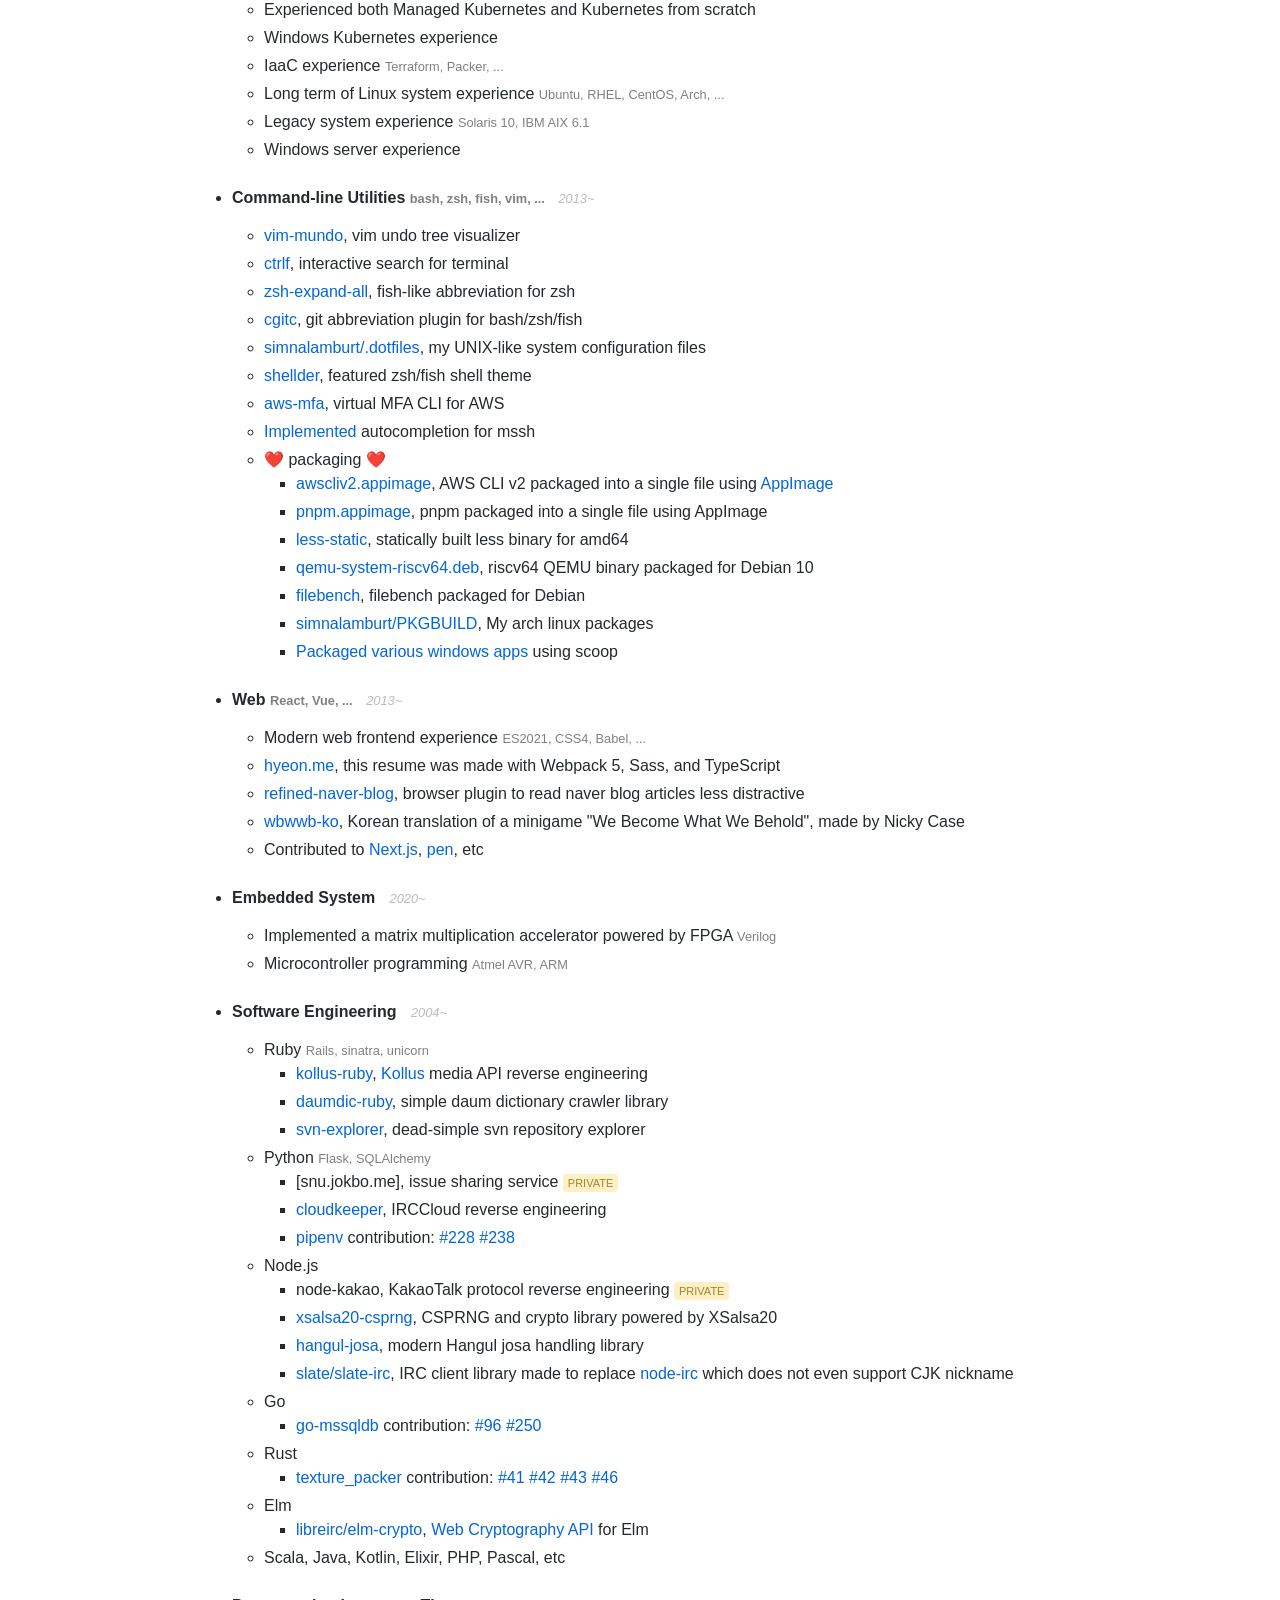
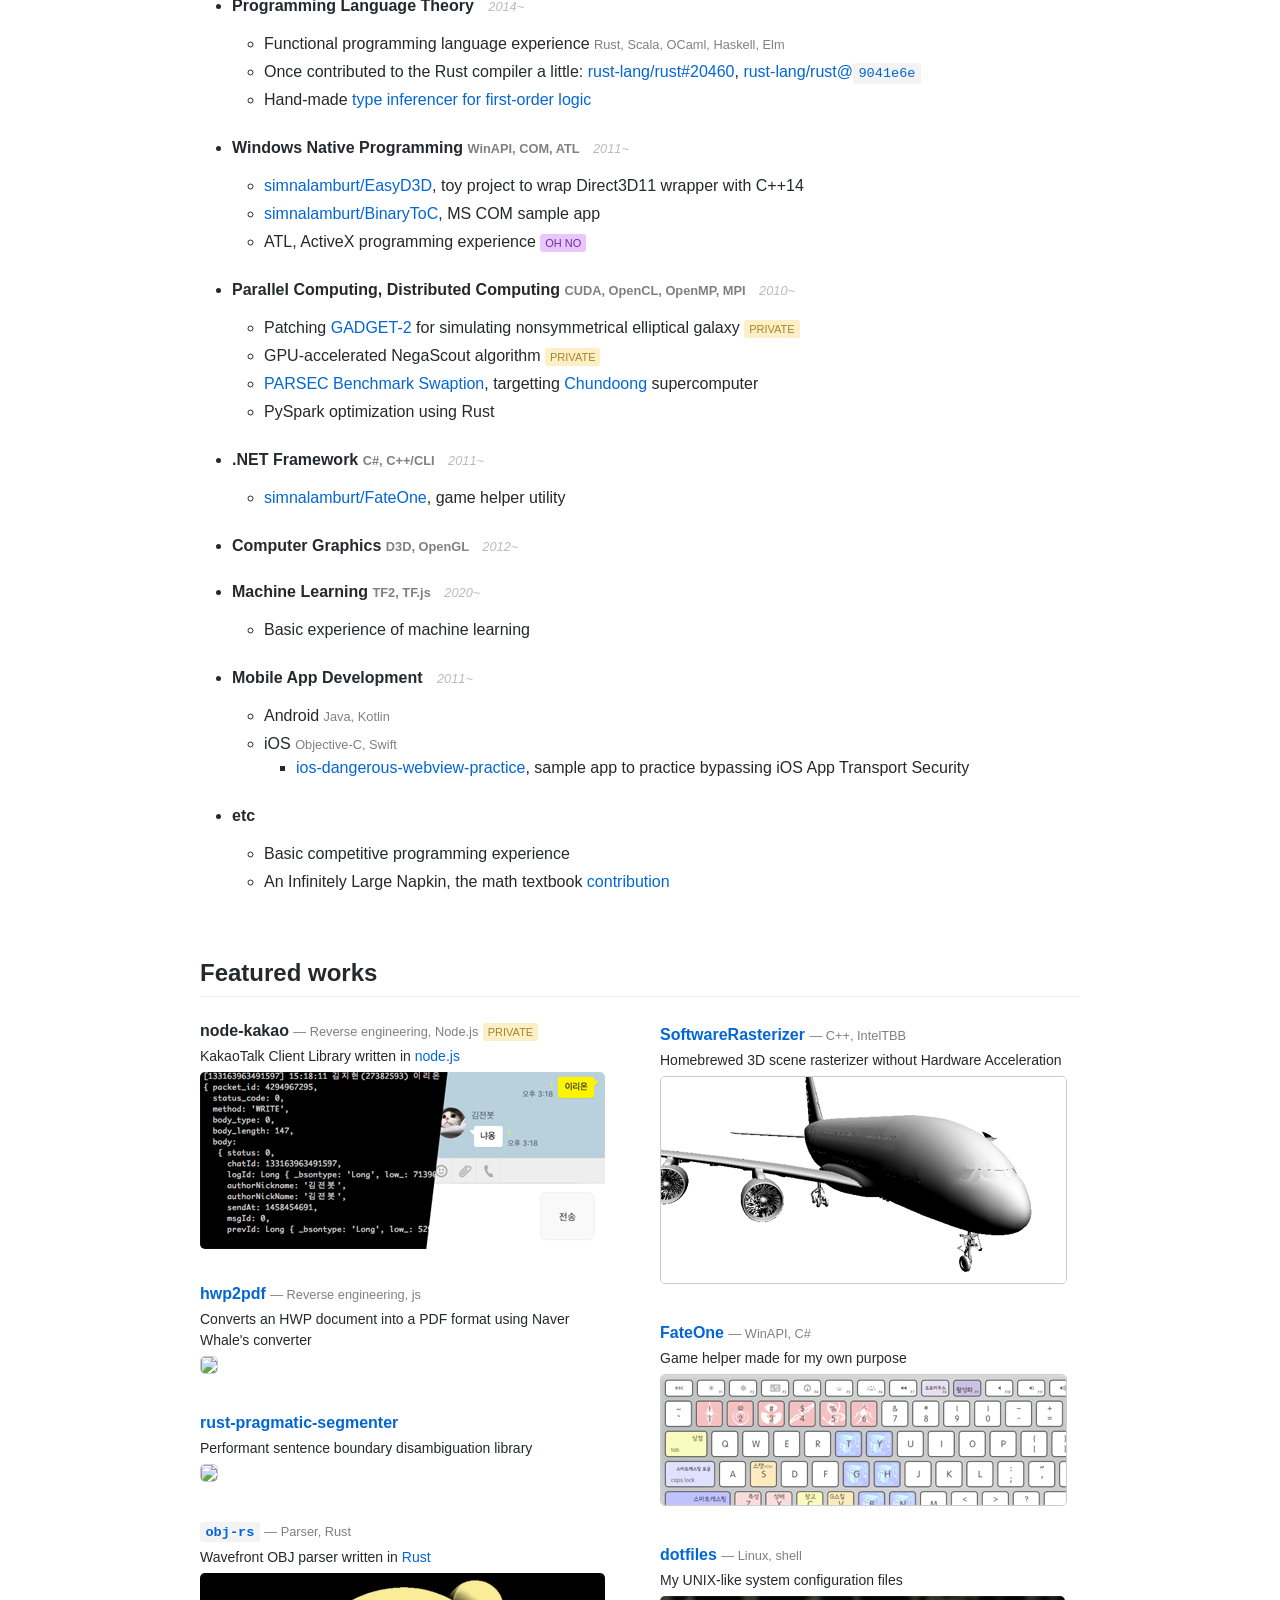
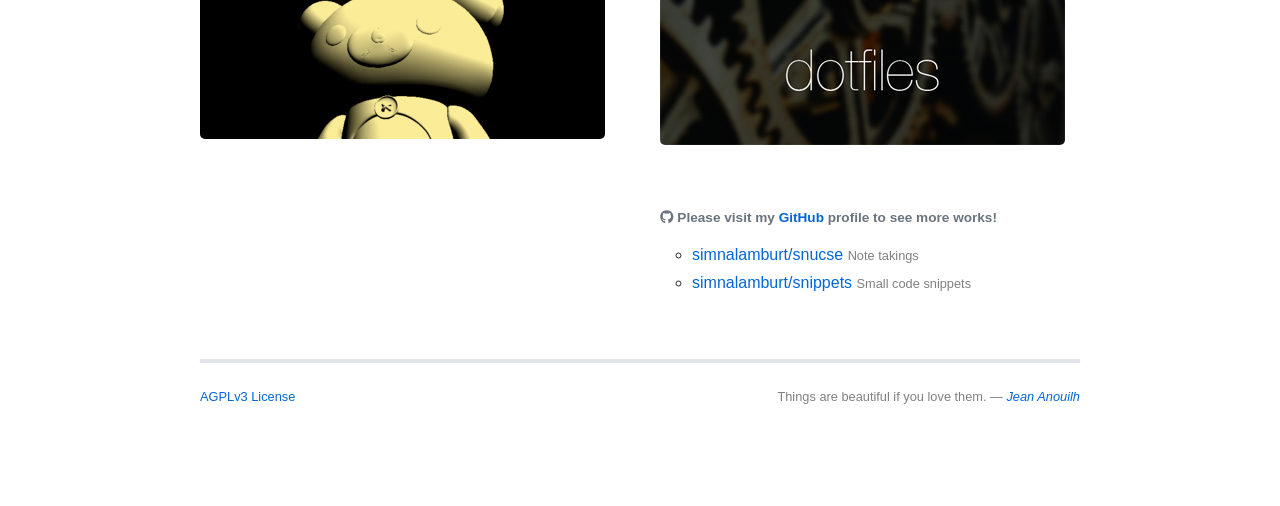
==== commit 04c3ea52: "deploy: d25890b080ae29ceabc0f42af8bb30e68e2c336e" ====
--- a/index.html
+++ b/index.html
@@ -28,4 +28,4 @@
     }
     gtag('js', new Date())
 
-    gtag('config', 'UA-47724944-1')</script><meta property="og:url" content="https://hyeon.me/"/><meta property="og:title" content="Hyeon Kim"/><meta property="og:description" content="Natural Born Developer"/><meta property="og:site_name" content="hyeonme"/><meta property="og:image" content="https://hyeon.me/kuma.png"/><meta property="og:image:type" content="image/png"/><meta property="og:image:width" content="598"/><meta property="og:image:height" content="425"/><meta property="og:type" content="profile"/><meta property="profile:first_name" content="Hyeon"/><meta property="profile:last_name" content="Kim"/><meta property="profile:username" content="simnalamburt"/><meta name="twitter:card" content="summary"/><meta name="twitter:site" content="@simnalamburt"/><meta name="twitter:creator" content="@simnalamburt"/><link rel="apple-touch-icon" sizes="57x57" href="/apple-touch-icon-57x57.png"/><link rel="apple-touch-icon" sizes="60x60" href="/apple-touch-icon-60x60.png"/><link rel="apple-touch-icon" sizes="72x72" href="/apple-touch-icon-72x72.png"/><link rel="apple-touch-icon" sizes="76x76" href="/apple-touch-icon-76x76.png"/><link rel="apple-touch-icon" sizes="114x114" href="/apple-touch-icon-114x114.png"/><link rel="apple-touch-icon" sizes="120x120" href="/apple-touch-icon-120x120.png"/><link rel="apple-touch-icon" sizes="144x144" href="/apple-touch-icon-144x144.png"/><link rel="apple-touch-icon" sizes="152x152" href="/apple-touch-icon-152x152.png"/><link rel="apple-touch-icon" sizes="180x180" href="/apple-touch-icon-180x180.png"/><link rel="icon" type="image/png" href="/favicon-32x32.png" sizes="32x32"/><link rel="icon" type="image/png" href="/android-chrome-192x192.png" sizes="192x192"/><link rel="icon" type="image/png" href="/favicon-96x96.png" sizes="96x96"/><link rel="icon" type="image/png" href="/favicon-16x16.png" sizes="16x16"/><link rel="manifest" href="/manifest.json"/><link rel="mask-icon" href="/safari-pinned-tab.svg" color="#5bbad5"/><meta name="msapplication-TileColor" content="#da532c"/><meta name="msapplication-TileImage" content="/mstile-144x144.png"/><meta name="theme-color" content="#ffffff"/><script defer="defer" src="static/5b8c801cf849a5680ac1.js"></script><link href="static/74886dacaa62051e35d0.css" rel="stylesheet"></head><body><a href="https://github.com/simnalamburt/hyeon.me" class="github-corner"><svg width="80" height="80" viewBox="0 0 250 250" style="fill:#343d46; color:#fff; position: absolute; top: 0; border: 0; right: 0;"><path d="M0,0 L115,115 L130,115 L142,142 L250,250 L250,0 Z"></path><path d="M128.3,109.0 C113.8,99.7 119.0,89.6 119.0,89.6 C122.0,82.7 120.5,78.6 120.5,78.6 C119.2,72.0 123.4,76.3 123.4,76.3 C127.3,80.9 125.5,87.3 125.5,87.3 C122.9,97.6 130.6,101.9 134.4,103.2" fill="currentColor" style="transform-origin: 130px 106px;" class="octo-arm"></path><path d="M115.0,115.0 C114.9,115.1 118.7,116.5 119.8,115.4 L133.7,101.6 C136.9,99.2 139.9,98.4 142.2,98.6 C133.8,88.0 127.5,74.4 143.8,58.0 C148.5,53.4 154.0,51.2 159.7,51.0 C160.3,49.4 163.2,43.6 171.4,40.1 C171.4,40.1 176.1,42.5 178.8,56.2 C183.1,58.6 187.2,61.8 190.9,65.4 C194.5,69.0 197.7,73.2 200.1,77.6 C213.8,80.2 216.3,84.9 216.3,84.9 C212.7,93.1 206.9,96.0 205.4,96.6 C205.1,102.4 203.0,107.8 198.3,112.5 C181.9,128.9 168.3,122.5 157.7,114.1 C157.9,116.9 156.7,120.9 152.7,124.9 L141.0,136.5 C139.8,137.7 141.6,141.9 141.8,141.8 Z" fill="currentColor" class="octo-body"></path></svg></a><header><div><a href="https://github.com/simnalamburt"><img id="me" alt="Profile Picture"/></a><div id="header" class="markdown-body"></div></div></header><div id="main" class="markdown-body"></div></body>+    gtag('config', 'UA-47724944-1')</script><meta property="og:url" content="https://hyeon.me/"/><meta property="og:title" content="Hyeon Kim"/><meta property="og:description" content="Natural Born Developer"/><meta property="og:site_name" content="hyeonme"/><meta property="og:image" content="https://hyeon.me/kuma.png"/><meta property="og:image:type" content="image/png"/><meta property="og:image:width" content="598"/><meta property="og:image:height" content="425"/><meta property="og:type" content="profile"/><meta property="profile:first_name" content="Hyeon"/><meta property="profile:last_name" content="Kim"/><meta property="profile:username" content="simnalamburt"/><meta name="twitter:card" content="summary"/><meta name="twitter:site" content="@simnalamburt"/><meta name="twitter:creator" content="@simnalamburt"/><link rel="apple-touch-icon" sizes="57x57" href="/apple-touch-icon-57x57.png"/><link rel="apple-touch-icon" sizes="60x60" href="/apple-touch-icon-60x60.png"/><link rel="apple-touch-icon" sizes="72x72" href="/apple-touch-icon-72x72.png"/><link rel="apple-touch-icon" sizes="76x76" href="/apple-touch-icon-76x76.png"/><link rel="apple-touch-icon" sizes="114x114" href="/apple-touch-icon-114x114.png"/><link rel="apple-touch-icon" sizes="120x120" href="/apple-touch-icon-120x120.png"/><link rel="apple-touch-icon" sizes="144x144" href="/apple-touch-icon-144x144.png"/><link rel="apple-touch-icon" sizes="152x152" href="/apple-touch-icon-152x152.png"/><link rel="apple-touch-icon" sizes="180x180" href="/apple-touch-icon-180x180.png"/><link rel="icon" type="image/png" href="/favicon-32x32.png" sizes="32x32"/><link rel="icon" type="image/png" href="/android-chrome-192x192.png" sizes="192x192"/><link rel="icon" type="image/png" href="/favicon-96x96.png" sizes="96x96"/><link rel="icon" type="image/png" href="/favicon-16x16.png" sizes="16x16"/><link rel="manifest" href="/manifest.json"/><link rel="mask-icon" href="/safari-pinned-tab.svg" color="#5bbad5"/><meta name="msapplication-TileColor" content="#da532c"/><meta name="msapplication-TileImage" content="/mstile-144x144.png"/><meta name="theme-color" content="#ffffff"/><script defer="defer" src="static/bc22ddc6f6c17c201ffc.js"></script><link href="static/85f0d985f9c7c30a5a63.css" rel="stylesheet"></head><body><a href="https://github.com/simnalamburt/hyeon.me" class="github-corner"><svg width="80" height="80" viewBox="0 0 250 250" style="fill:#343d46; color:#fff; position: absolute; top: 0; border: 0; right: 0;"><path d="M0,0 L115,115 L130,115 L142,142 L250,250 L250,0 Z"></path><path d="M128.3,109.0 C113.8,99.7 119.0,89.6 119.0,89.6 C122.0,82.7 120.5,78.6 120.5,78.6 C119.2,72.0 123.4,76.3 123.4,76.3 C127.3,80.9 125.5,87.3 125.5,87.3 C122.9,97.6 130.6,101.9 134.4,103.2" fill="currentColor" style="transform-origin: 130px 106px;" class="octo-arm"></path><path d="M115.0,115.0 C114.9,115.1 118.7,116.5 119.8,115.4 L133.7,101.6 C136.9,99.2 139.9,98.4 142.2,98.6 C133.8,88.0 127.5,74.4 143.8,58.0 C148.5,53.4 154.0,51.2 159.7,51.0 C160.3,49.4 163.2,43.6 171.4,40.1 C171.4,40.1 176.1,42.5 178.8,56.2 C183.1,58.6 187.2,61.8 190.9,65.4 C194.5,69.0 197.7,73.2 200.1,77.6 C213.8,80.2 216.3,84.9 216.3,84.9 C212.7,93.1 206.9,96.0 205.4,96.6 C205.1,102.4 203.0,107.8 198.3,112.5 C181.9,128.9 168.3,122.5 157.7,114.1 C157.9,116.9 156.7,120.9 152.7,124.9 L141.0,136.5 C139.8,137.7 141.6,141.9 141.8,141.8 Z" fill="currentColor" class="octo-body"></path></svg></a><header><div><a href="https://github.com/simnalamburt"><img id="me" alt="Profile Picture"/></a><div id="header" class="markdown-body"></div></div></header><div id="main" class="markdown-body"></div></body>
--- a/static/85f0d985f9c7c30a5a63.css
+++ b/static/85f0d985f9c7c30a5a63.css
@@ -0,0 +1,1337 @@
+/*! normalize.css v8.0.1 | MIT License | github.com/necolas/normalize.css */
+
+/* Document
+   ========================================================================== */
+
+/**
+ * 1. Correct the line height in all browsers.
+ * 2. Prevent adjustments of font size after orientation changes in iOS.
+ */
+
+html {
+  line-height: 1.15; /* 1 */
+  -webkit-text-size-adjust: 100%; /* 2 */
+}
+
+/* Sections
+   ========================================================================== */
+
+/**
+ * Remove the margin in all browsers.
+ */
+
+body {
+  margin: 0;
+}
+
+/**
+ * Render the `main` element consistently in IE.
+ */
+
+main {
+  display: block;
+}
+
+/**
+ * Correct the font size and margin on `h1` elements within `section` and
+ * `article` contexts in Chrome, Firefox, and Safari.
+ */
+
+h1 {
+  font-size: 2em;
+  margin: 0.67em 0;
+}
+
+/* Grouping content
+   ========================================================================== */
+
+/**
+ * 1. Add the correct box sizing in Firefox.
+ * 2. Show the overflow in Edge and IE.
+ */
+
+hr {
+  box-sizing: content-box; /* 1 */
+  height: 0; /* 1 */
+  overflow: visible; /* 2 */
+}
+
+/**
+ * 1. Correct the inheritance and scaling of font size in all browsers.
+ * 2. Correct the odd `em` font sizing in all browsers.
+ */
+
+pre {
+  font-family: monospace, monospace; /* 1 */
+  font-size: 1em; /* 2 */
+}
+
+/* Text-level semantics
+   ========================================================================== */
+
+/**
+ * Remove the gray background on active links in IE 10.
+ */
+
+a {
+  background-color: transparent;
+}
+
+/**
+ * 1. Remove the bottom border in Chrome 57-
+ * 2. Add the correct text decoration in Chrome, Edge, IE, Opera, and Safari.
+ */
+
+abbr[title] {
+  border-bottom: none; /* 1 */
+  text-decoration: underline; /* 2 */
+  text-decoration: underline dotted; /* 2 */
+}
+
+/**
+ * Add the correct font weight in Chrome, Edge, and Safari.
+ */
+
+b,
+strong {
+  font-weight: bolder;
+}
+
+/**
+ * 1. Correct the inheritance and scaling of font size in all browsers.
+ * 2. Correct the odd `em` font sizing in all browsers.
+ */
+
+code,
+kbd,
+samp {
+  font-family: monospace, monospace; /* 1 */
+  font-size: 1em; /* 2 */
+}
+
+/**
+ * Add the correct font size in all browsers.
+ */
+
+small {
+  font-size: 80%;
+}
+
+/**
+ * Prevent `sub` and `sup` elements from affecting the line height in
+ * all browsers.
+ */
+
+sub,
+sup {
+  font-size: 75%;
+  line-height: 0;
+  position: relative;
+  vertical-align: baseline;
+}
+
+sub {
+  bottom: -0.25em;
+}
+
+sup {
+  top: -0.5em;
+}
+
+/* Embedded content
+   ========================================================================== */
+
+/**
+ * Remove the border on images inside links in IE 10.
+ */
+
+img {
+  border-style: none;
+}
+
+/* Forms
+   ========================================================================== */
+
+/**
+ * 1. Change the font styles in all browsers.
+ * 2. Remove the margin in Firefox and Safari.
+ */
+
+button,
+input,
+optgroup,
+select,
+textarea {
+  font-family: inherit; /* 1 */
+  font-size: 100%; /* 1 */
+  line-height: 1.15; /* 1 */
+  margin: 0; /* 2 */
+}
+
+/**
+ * Show the overflow in IE.
+ * 1. Show the overflow in Edge.
+ */
+
+button,
+input { /* 1 */
+  overflow: visible;
+}
+
+/**
+ * Remove the inheritance of text transform in Edge, Firefox, and IE.
+ * 1. Remove the inheritance of text transform in Firefox.
+ */
+
+button,
+select { /* 1 */
+  text-transform: none;
+}
+
+/**
+ * Correct the inability to style clickable types in iOS and Safari.
+ */
+
+button,
+[type="button"],
+[type="reset"],
+[type="submit"] {
+  -webkit-appearance: button;
+}
+
+/**
+ * Remove the inner border and padding in Firefox.
+ */
+
+button::-moz-focus-inner,
+[type="button"]::-moz-focus-inner,
+[type="reset"]::-moz-focus-inner,
+[type="submit"]::-moz-focus-inner {
+  border-style: none;
+  padding: 0;
+}
+
+/**
+ * Restore the focus styles unset by the previous rule.
+ */
+
+button:-moz-focusring,
+[type="button"]:-moz-focusring,
+[type="reset"]:-moz-focusring,
+[type="submit"]:-moz-focusring {
+  outline: 1px dotted ButtonText;
+}
+
+/**
+ * Correct the padding in Firefox.
+ */
+
+fieldset {
+  padding: 0.35em 0.75em 0.625em;
+}
+
+/**
+ * 1. Correct the text wrapping in Edge and IE.
+ * 2. Correct the color inheritance from `fieldset` elements in IE.
+ * 3. Remove the padding so developers are not caught out when they zero out
+ *    `fieldset` elements in all browsers.
+ */
+
+legend {
+  box-sizing: border-box; /* 1 */
+  color: inherit; /* 2 */
+  display: table; /* 1 */
+  max-width: 100%; /* 1 */
+  padding: 0; /* 3 */
+  white-space: normal; /* 1 */
+}
+
+/**
+ * Add the correct vertical alignment in Chrome, Firefox, and Opera.
+ */
+
+progress {
+  vertical-align: baseline;
+}
+
+/**
+ * Remove the default vertical scrollbar in IE 10+.
+ */
+
+textarea {
+  overflow: auto;
+}
+
+/**
+ * 1. Add the correct box sizing in IE 10.
+ * 2. Remove the padding in IE 10.
+ */
+
+[type="checkbox"],
+[type="radio"] {
+  box-sizing: border-box; /* 1 */
+  padding: 0; /* 2 */
+}
+
+/**
+ * Correct the cursor style of increment and decrement buttons in Chrome.
+ */
+
+[type="number"]::-webkit-inner-spin-button,
+[type="number"]::-webkit-outer-spin-button {
+  height: auto;
+}
+
+/**
+ * 1. Correct the odd appearance in Chrome and Safari.
+ * 2. Correct the outline style in Safari.
+ */
+
+[type="search"] {
+  -webkit-appearance: textfield; /* 1 */
+  outline-offset: -2px; /* 2 */
+}
+
+/**
+ * Remove the inner padding in Chrome and Safari on macOS.
+ */
+
+[type="search"]::-webkit-search-decoration {
+  -webkit-appearance: none;
+}
+
+/**
+ * 1. Correct the inability to style clickable types in iOS and Safari.
+ * 2. Change font properties to `inherit` in Safari.
+ */
+
+::-webkit-file-upload-button {
+  -webkit-appearance: button; /* 1 */
+  font: inherit; /* 2 */
+}
+
+/* Interactive
+   ========================================================================== */
+
+/*
+ * Add the correct display in Edge, IE 10+, and Firefox.
+ */
+
+details {
+  display: block;
+}
+
+/*
+ * Add the correct display in all browsers.
+ */
+
+summary {
+  display: list-item;
+}
+
+/* Misc
+   ========================================================================== */
+
+/**
+ * Add the correct display in IE 10+.
+ */
+
+template {
+  display: none;
+}
+
+/**
+ * Add the correct display in IE 10.
+ */
+
+[hidden] {
+  display: none;
+}
+
+.markdown-body .octicon {
+  display: inline-block;
+  fill: currentColor;
+  vertical-align: text-bottom;
+}
+
+.markdown-body .anchor {
+  float: left;
+  line-height: 1;
+  margin-left: -20px;
+  padding-right: 4px;
+}
+
+.markdown-body .anchor:focus {
+  outline: none;
+}
+
+.markdown-body h1 .octicon-link,
+.markdown-body h2 .octicon-link,
+.markdown-body h3 .octicon-link,
+.markdown-body h4 .octicon-link,
+.markdown-body h5 .octicon-link,
+.markdown-body h6 .octicon-link {
+  color: #1b1f23;
+  vertical-align: middle;
+  visibility: hidden;
+}
+
+.markdown-body h1:hover .anchor,
+.markdown-body h2:hover .anchor,
+.markdown-body h3:hover .anchor,
+.markdown-body h4:hover .anchor,
+.markdown-body h5:hover .anchor,
+.markdown-body h6:hover .anchor {
+  text-decoration: none;
+}
+
+.markdown-body h1:hover .anchor .octicon-link,
+.markdown-body h2:hover .anchor .octicon-link,
+.markdown-body h3:hover .anchor .octicon-link,
+.markdown-body h4:hover .anchor .octicon-link,
+.markdown-body h5:hover .anchor .octicon-link,
+.markdown-body h6:hover .anchor .octicon-link {
+  visibility: visible;
+}
+
+.markdown-body h1:hover .anchor .octicon-link:before,
+.markdown-body h2:hover .anchor .octicon-link:before,
+.markdown-body h3:hover .anchor .octicon-link:before,
+.markdown-body h4:hover .anchor .octicon-link:before,
+.markdown-body h5:hover .anchor .octicon-link:before,
+.markdown-body h6:hover .anchor .octicon-link:before {
+  width: 16px;
+  height: 16px;
+  content: ' ';
+  display: inline-block;
+  background-image: url("data:image/svg+xml,%3Csvg xmlns='http://www.w3.org/2000/svg' viewBox='0 0 16 16' version='1.1' width='16' height='16' aria-hidden='true'%3E%3Cpath fill-rule='evenodd' d='M4 9h1v1H4c-1.5 0-3-1.69-3-3.5S2.55 3 4 3h4c1.45 0 3 1.69 3 3.5 0 1.41-.91 2.72-2 3.25V8.59c.58-.45 1-1.27 1-2.09C10 5.22 8.98 4 8 4H4c-.98 0-2 1.22-2 2.5S3 9 4 9zm9-3h-1v1h1c1 0 2 1.22 2 2.5S13.98 12 13 12H9c-.98 0-2-1.22-2-2.5 0-.83.42-1.64 1-2.09V6.25c-1.09.53-2 1.84-2 3.25C6 11.31 7.55 13 9 13h4c1.45 0 3-1.69 3-3.5S14.5 6 13 6z'%3E%3C/path%3E%3C/svg%3E");
+}.markdown-body {
+  -ms-text-size-adjust: 100%;
+  -webkit-text-size-adjust: 100%;
+  line-height: 1.5;
+  color: #24292e;
+  font-family: -apple-system,BlinkMacSystemFont,Segoe UI,Helvetica,Arial,sans-serif,Apple Color Emoji,Segoe UI Emoji;
+  font-size: 16px;
+  line-height: 1.5;
+  word-wrap: break-word;
+}
+
+.markdown-body details {
+  display: block;
+}
+
+.markdown-body summary {
+  display: list-item;
+}
+
+.markdown-body a {
+  background-color: initial;
+}
+
+.markdown-body a:active,
+.markdown-body a:hover {
+  outline-width: 0;
+}
+
+.markdown-body strong {
+  font-weight: inherit;
+  font-weight: bolder;
+}
+
+.markdown-body h1 {
+  font-size: 2em;
+  margin: .67em 0;
+}
+
+.markdown-body img {
+  border-style: none;
+}
+
+.markdown-body code,
+.markdown-body kbd,
+.markdown-body pre {
+  font-family: monospace,monospace;
+  font-size: 1em;
+}
+
+.markdown-body hr {
+  box-sizing: initial;
+  height: 0;
+  overflow: visible;
+}
+
+.markdown-body input {
+  font: inherit;
+  margin: 0;
+}
+
+.markdown-body input {
+  overflow: visible;
+}
+
+.markdown-body [type=checkbox] {
+  box-sizing: border-box;
+  padding: 0;
+}
+
+.markdown-body * {
+  box-sizing: border-box;
+}
+
+.markdown-body input {
+  font-family: inherit;
+  font-size: inherit;
+  line-height: inherit;
+}
+
+.markdown-body a {
+  color: #0366d6;
+  text-decoration: none;
+}
+
+.markdown-body a:hover {
+  text-decoration: underline;
+}
+
+.markdown-body strong {
+  font-weight: 600;
+}
+
+.markdown-body hr {
+  height: 0;
+  margin: 15px 0;
+  overflow: hidden;
+  background: transparent;
+  border: 0;
+  border-bottom: 1px solid #dfe2e5;
+}
+
+.markdown-body hr:after,
+.markdown-body hr:before {
+  display: table;
+  content: "";
+}
+
+.markdown-body hr:after {
+  clear: both;
+}
+
+.markdown-body table {
+  border-spacing: 0;
+  border-collapse: collapse;
+}
+
+.markdown-body td,
+.markdown-body th {
+  padding: 0;
+}
+
+.markdown-body details summary {
+  cursor: pointer;
+}
+
+.markdown-body kbd {
+  display: inline-block;
+  padding: 3px 5px;
+  font: 11px SFMono-Regular,Consolas,Liberation Mono,Menlo,monospace;
+  line-height: 10px;
+  color: #444d56;
+  vertical-align: middle;
+  background-color: #fafbfc;
+  border: 1px solid #d1d5da;
+  border-radius: 3px;
+  box-shadow: inset 0 -1px 0 #d1d5da;
+}
+
+.markdown-body h1,
+.markdown-body h2,
+.markdown-body h3,
+.markdown-body h4,
+.markdown-body h5,
+.markdown-body h6 {
+  margin-top: 0;
+  margin-bottom: 0;
+}
+
+.markdown-body h1 {
+  font-size: 32px;
+}
+
+.markdown-body h1,
+.markdown-body h2 {
+  font-weight: 600;
+}
+
+.markdown-body h2 {
+  font-size: 24px;
+}
+
+.markdown-body h3 {
+  font-size: 20px;
+}
+
+.markdown-body h3,
+.markdown-body h4 {
+  font-weight: 600;
+}
+
+.markdown-body h4 {
+  font-size: 16px;
+}
+
+.markdown-body h5 {
+  font-size: 14px;
+}
+
+.markdown-body h5,
+.markdown-body h6 {
+  font-weight: 600;
+}
+
+.markdown-body h6 {
+  font-size: 12px;
+}
+
+.markdown-body p {
+  margin-top: 0;
+  margin-bottom: 10px;
+}
+
+.markdown-body blockquote {
+  margin: 0;
+}
+
+.markdown-body ol,
+.markdown-body ul {
+  padding-left: 0;
+  margin-top: 0;
+  margin-bottom: 0;
+}
+
+.markdown-body ol ol,
+.markdown-body ul ol {
+  list-style-type: lower-roman;
+}
+
+.markdown-body ol ol ol,
+.markdown-body ol ul ol,
+.markdown-body ul ol ol,
+.markdown-body ul ul ol {
+  list-style-type: lower-alpha;
+}
+
+.markdown-body dd {
+  margin-left: 0;
+}
+
+.markdown-body code,
+.markdown-body pre {
+  font-family: SFMono-Regular,Consolas,Liberation Mono,Menlo,monospace;
+  font-size: 12px;
+}
+
+.markdown-body pre {
+  margin-top: 0;
+  margin-bottom: 0;
+}
+
+.markdown-body input::-webkit-inner-spin-button,
+.markdown-body input::-webkit-outer-spin-button {
+  margin: 0;
+  -webkit-appearance: none;
+  appearance: none;
+}
+
+.markdown-body :checked+.radio-label {
+  position: relative;
+  z-index: 1;
+  border-color: #0366d6;
+}
+
+.markdown-body .border {
+  border: 1px solid #e1e4e8!important;
+}
+
+.markdown-body .border-0 {
+  border: 0!important;
+}
+
+.markdown-body .border-bottom {
+  border-bottom: 1px solid #e1e4e8!important;
+}
+
+.markdown-body .rounded-1 {
+  border-radius: 3px!important;
+}
+
+.markdown-body .bg-white {
+  background-color: #fff!important;
+}
+
+.markdown-body .bg-gray-light {
+  background-color: #fafbfc!important;
+}
+
+.markdown-body .text-gray-light {
+  color: #6a737d!important;
+}
+
+.markdown-body .mb-0 {
+  margin-bottom: 0!important;
+}
+
+.markdown-body .my-2 {
+  margin-top: 8px!important;
+  margin-bottom: 8px!important;
+}
+
+.markdown-body .pl-0 {
+  padding-left: 0!important;
+}
+
+.markdown-body .py-0 {
+  padding-top: 0!important;
+  padding-bottom: 0!important;
+}
+
+.markdown-body .pl-1 {
+  padding-left: 4px!important;
+}
+
+.markdown-body .pl-2 {
+  padding-left: 8px!important;
+}
+
+.markdown-body .py-2 {
+  padding-top: 8px!important;
+  padding-bottom: 8px!important;
+}
+
+.markdown-body .pl-3,
+.markdown-body .px-3 {
+  padding-left: 16px!important;
+}
+
+.markdown-body .px-3 {
+  padding-right: 16px!important;
+}
+
+.markdown-body .pl-4 {
+  padding-left: 24px!important;
+}
+
+.markdown-body .pl-5 {
+  padding-left: 32px!important;
+}
+
+.markdown-body .pl-6 {
+  padding-left: 40px!important;
+}
+
+.markdown-body .f6 {
+  font-size: 12px!important;
+}
+
+.markdown-body .lh-condensed {
+  line-height: 1.25!important;
+}
+
+.markdown-body .text-bold {
+  font-weight: 600!important;
+}
+
+.markdown-body .pl-c {
+  color: #6a737d;
+}
+
+.markdown-body .pl-c1,
+.markdown-body .pl-s .pl-v {
+  color: #005cc5;
+}
+
+.markdown-body .pl-e,
+.markdown-body .pl-en {
+  color: #6f42c1;
+}
+
+.markdown-body .pl-s .pl-s1,
+.markdown-body .pl-smi {
+  color: #24292e;
+}
+
+.markdown-body .pl-ent {
+  color: #22863a;
+}
+
+.markdown-body .pl-k {
+  color: #d73a49;
+}
+
+.markdown-body .pl-pds,
+.markdown-body .pl-s,
+.markdown-body .pl-s .pl-pse .pl-s1,
+.markdown-body .pl-sr,
+.markdown-body .pl-sr .pl-cce,
+.markdown-body .pl-sr .pl-sra,
+.markdown-body .pl-sr .pl-sre {
+  color: #032f62;
+}
+
+.markdown-body .pl-smw,
+.markdown-body .pl-v {
+  color: #e36209;
+}
+
+.markdown-body .pl-bu {
+  color: #b31d28;
+}
+
+.markdown-body .pl-ii {
+  color: #fafbfc;
+  background-color: #b31d28;
+}
+
+.markdown-body .pl-c2 {
+  color: #fafbfc;
+  background-color: #d73a49;
+}
+
+.markdown-body .pl-c2:before {
+  content: "^M";
+}
+
+.markdown-body .pl-sr .pl-cce {
+  font-weight: 700;
+  color: #22863a;
+}
+
+.markdown-body .pl-ml {
+  color: #735c0f;
+}
+
+.markdown-body .pl-mh,
+.markdown-body .pl-mh .pl-en,
+.markdown-body .pl-ms {
+  font-weight: 700;
+  color: #005cc5;
+}
+
+.markdown-body .pl-mi {
+  font-style: italic;
+  color: #24292e;
+}
+
+.markdown-body .pl-mb {
+  font-weight: 700;
+  color: #24292e;
+}
+
+.markdown-body .pl-md {
+  color: #b31d28;
+  background-color: #ffeef0;
+}
+
+.markdown-body .pl-mi1 {
+  color: #22863a;
+  background-color: #f0fff4;
+}
+
+.markdown-body .pl-mc {
+  color: #e36209;
+  background-color: #ffebda;
+}
+
+.markdown-body .pl-mi2 {
+  color: #f6f8fa;
+  background-color: #005cc5;
+}
+
+.markdown-body .pl-mdr {
+  font-weight: 700;
+  color: #6f42c1;
+}
+
+.markdown-body .pl-ba {
+  color: #586069;
+}
+
+.markdown-body .pl-sg {
+  color: #959da5;
+}
+
+.markdown-body .pl-corl {
+  text-decoration: underline;
+  color: #032f62;
+}
+
+.markdown-body .mb-0 {
+  margin-bottom: 0!important;
+}
+
+.markdown-body .my-2 {
+  margin-bottom: 8px!important;
+}
+
+.markdown-body .my-2 {
+  margin-top: 8px!important;
+}
+
+.markdown-body .pl-0 {
+  padding-left: 0!important;
+}
+
+.markdown-body .py-0 {
+  padding-top: 0!important;
+  padding-bottom: 0!important;
+}
+
+.markdown-body .pl-1 {
+  padding-left: 4px!important;
+}
+
+.markdown-body .pl-2 {
+  padding-left: 8px!important;
+}
+
+.markdown-body .py-2 {
+  padding-top: 8px!important;
+  padding-bottom: 8px!important;
+}
+
+.markdown-body .pl-3 {
+  padding-left: 16px!important;
+}
+
+.markdown-body .pl-4 {
+  padding-left: 24px!important;
+}
+
+.markdown-body .pl-5 {
+  padding-left: 32px!important;
+}
+
+.markdown-body .pl-6 {
+  padding-left: 40px!important;
+}
+
+.markdown-body .pl-7 {
+  padding-left: 48px!important;
+}
+
+.markdown-body .pl-8 {
+  padding-left: 64px!important;
+}
+
+.markdown-body .pl-9 {
+  padding-left: 80px!important;
+}
+
+.markdown-body .pl-10 {
+  padding-left: 96px!important;
+}
+
+.markdown-body .pl-11 {
+  padding-left: 112px!important;
+}
+
+.markdown-body .pl-12 {
+  padding-left: 128px!important;
+}
+
+.markdown-body hr {
+  border-bottom-color: #eee;
+}
+
+.markdown-body kbd {
+  display: inline-block;
+  padding: 3px 5px;
+  font: 11px SFMono-Regular,Consolas,Liberation Mono,Menlo,monospace;
+  line-height: 10px;
+  color: #444d56;
+  vertical-align: middle;
+  background-color: #fafbfc;
+  border: 1px solid #d1d5da;
+  border-radius: 3px;
+  box-shadow: inset 0 -1px 0 #d1d5da;
+}
+
+.markdown-body:after,
+.markdown-body:before {
+  display: table;
+  content: "";
+}
+
+.markdown-body:after {
+  clear: both;
+}
+
+.markdown-body>:first-child {
+  margin-top: 0!important;
+}
+
+.markdown-body>:last-child {
+  margin-bottom: 0!important;
+}
+
+.markdown-body a:not([href]) {
+  color: inherit;
+  text-decoration: none;
+}
+
+.markdown-body blockquote,
+.markdown-body details,
+.markdown-body dl,
+.markdown-body ol,
+.markdown-body p,
+.markdown-body pre,
+.markdown-body table,
+.markdown-body ul {
+  margin-top: 0;
+  margin-bottom: 16px;
+}
+
+.markdown-body hr {
+  height: .25em;
+  padding: 0;
+  margin: 24px 0;
+  background-color: #e1e4e8;
+  border: 0;
+}
+
+.markdown-body blockquote {
+  padding: 0 1em;
+  color: #6a737d;
+  border-left: .25em solid #dfe2e5;
+}
+
+.markdown-body blockquote>:first-child {
+  margin-top: 0;
+}
+
+.markdown-body blockquote>:last-child {
+  margin-bottom: 0;
+}
+
+.markdown-body h1,
+.markdown-body h2,
+.markdown-body h3,
+.markdown-body h4,
+.markdown-body h5,
+.markdown-body h6 {
+  margin-top: 24px;
+  margin-bottom: 16px;
+  font-weight: 600;
+  line-height: 1.25;
+}
+
+.markdown-body h1 {
+  font-size: 2em;
+}
+
+.markdown-body h1,
+.markdown-body h2 {
+  padding-bottom: .3em;
+  border-bottom: 1px solid #eaecef;
+}
+
+.markdown-body h2 {
+  font-size: 1.5em;
+}
+
+.markdown-body h3 {
+  font-size: 1.25em;
+}
+
+.markdown-body h4 {
+  font-size: 1em;
+}
+
+.markdown-body h5 {
+  font-size: .875em;
+}
+
+.markdown-body h6 {
+  font-size: .85em;
+  color: #6a737d;
+}
+
+.markdown-body ol,
+.markdown-body ul {
+  padding-left: 2em;
+}
+
+.markdown-body ol ol,
+.markdown-body ol ul,
+.markdown-body ul ol,
+.markdown-body ul ul {
+  margin-top: 0;
+  margin-bottom: 0;
+}
+
+.markdown-body li {
+  word-wrap: break-all;
+}
+
+.markdown-body li>p {
+  margin-top: 16px;
+}
+
+.markdown-body li+li {
+  margin-top: .25em;
+}
+
+.markdown-body dl {
+  padding: 0;
+}
+
+.markdown-body dl dt {
+  padding: 0;
+  margin-top: 16px;
+  font-size: 1em;
+  font-style: italic;
+  font-weight: 600;
+}
+
+.markdown-body dl dd {
+  padding: 0 16px;
+  margin-bottom: 16px;
+}
+
+.markdown-body table {
+  display: block;
+  width: 100%;
+  overflow: auto;
+}
+
+.markdown-body table th {
+  font-weight: 600;
+}
+
+.markdown-body table td,
+.markdown-body table th {
+  padding: 6px 13px;
+  border: 1px solid #dfe2e5;
+}
+
+.markdown-body table tr {
+  background-color: #fff;
+  border-top: 1px solid #c6cbd1;
+}
+
+.markdown-body table tr:nth-child(2n) {
+  background-color: #f6f8fa;
+}
+
+.markdown-body img {
+  max-width: 100%;
+  box-sizing: initial;
+  background-color: #fff;
+}
+
+.markdown-body img[align=right] {
+  padding-left: 20px;
+}
+
+.markdown-body img[align=left] {
+  padding-right: 20px;
+}
+
+.markdown-body code {
+  padding: .2em .4em;
+  margin: 0;
+  font-size: 85%;
+  background-color: rgba(27,31,35,.05);
+  border-radius: 3px;
+}
+
+.markdown-body pre {
+  word-wrap: normal;
+}
+
+.markdown-body pre>code {
+  padding: 0;
+  margin: 0;
+  font-size: 100%;
+  word-break: normal;
+  white-space: pre;
+  background: transparent;
+  border: 0;
+}
+
+.markdown-body .highlight {
+  margin-bottom: 16px;
+}
+
+.markdown-body .highlight pre {
+  margin-bottom: 0;
+  word-break: normal;
+}
+
+.markdown-body .highlight pre,
+.markdown-body pre {
+  padding: 16px;
+  overflow: auto;
+  font-size: 85%;
+  line-height: 1.45;
+  background-color: #f6f8fa;
+  border-radius: 3px;
+}
+
+.markdown-body pre code {
+  display: inline;
+  max-width: auto;
+  padding: 0;
+  margin: 0;
+  overflow: visible;
+  line-height: inherit;
+  word-wrap: normal;
+  background-color: initial;
+  border: 0;
+}
+
+.markdown-body .commit-tease-sha {
+  display: inline-block;
+  font-family: SFMono-Regular,Consolas,Liberation Mono,Menlo,monospace;
+  font-size: 90%;
+  color: #444d56;
+}
+
+.markdown-body .full-commit .btn-outline:not(:disabled):hover {
+  color: #005cc5;
+  border-color: #005cc5;
+}
+
+.markdown-body .blob-wrapper {
+  overflow-x: auto;
+  overflow-y: hidden;
+}
+
+.markdown-body .blob-wrapper-embedded {
+  max-height: 240px;
+  overflow-y: auto;
+}
+
+.markdown-body .blob-num {
+  width: 1%;
+  min-width: 50px;
+  padding-right: 10px;
+  padding-left: 10px;
+  font-family: SFMono-Regular,Consolas,Liberation Mono,Menlo,monospace;
+  font-size: 12px;
+  line-height: 20px;
+  color: rgba(27,31,35,.3);
+  text-align: right;
+  white-space: nowrap;
+  vertical-align: top;
+  cursor: pointer;
+  -webkit-user-select: none;
+  -moz-user-select: none;
+  -ms-user-select: none;
+  user-select: none;
+}
+
+.markdown-body .blob-num:hover {
+  color: rgba(27,31,35,.6);
+}
+
+.markdown-body .blob-num:before {
+  content: attr(data-line-number);
+}
+
+.markdown-body .blob-code {
+  position: relative;
+  padding-right: 10px;
+  padding-left: 10px;
+  line-height: 20px;
+  vertical-align: top;
+}
+
+.markdown-body .blob-code-inner {
+  overflow: visible;
+  font-family: SFMono-Regular,Consolas,Liberation Mono,Menlo,monospace;
+  font-size: 12px;
+  color: #24292e;
+  word-wrap: normal;
+  white-space: pre;
+}
+
+.markdown-body .pl-token.active,
+.markdown-body .pl-token:hover {
+  cursor: pointer;
+  background: #ffea7f;
+}
+
+.markdown-body .tab-size[data-tab-size="1"] {
+  -moz-tab-size: 1;
+  tab-size: 1;
+}
+
+.markdown-body .tab-size[data-tab-size="2"] {
+  -moz-tab-size: 2;
+  tab-size: 2;
+}
+
+.markdown-body .tab-size[data-tab-size="3"] {
+  -moz-tab-size: 3;
+  tab-size: 3;
+}
+
+.markdown-body .tab-size[data-tab-size="4"] {
+  -moz-tab-size: 4;
+  tab-size: 4;
+}
+
+.markdown-body .tab-size[data-tab-size="5"] {
+  -moz-tab-size: 5;
+  tab-size: 5;
+}
+
+.markdown-body .tab-size[data-tab-size="6"] {
+  -moz-tab-size: 6;
+  tab-size: 6;
+}
+
+.markdown-body .tab-size[data-tab-size="7"] {
+  -moz-tab-size: 7;
+  tab-size: 7;
+}
+
+.markdown-body .tab-size[data-tab-size="8"] {
+  -moz-tab-size: 8;
+  tab-size: 8;
+}
+
+.markdown-body .tab-size[data-tab-size="9"] {
+  -moz-tab-size: 9;
+  tab-size: 9;
+}
+
+.markdown-body .tab-size[data-tab-size="10"] {
+  -moz-tab-size: 10;
+  tab-size: 10;
+}
+
+.markdown-body .tab-size[data-tab-size="11"] {
+  -moz-tab-size: 11;
+  tab-size: 11;
+}
+
+.markdown-body .tab-size[data-tab-size="12"] {
+  -moz-tab-size: 12;
+  tab-size: 12;
+}
+
+.markdown-body .task-list-item {
+  list-style-type: none;
+}
+
+.markdown-body .task-list-item+.task-list-item {
+  margin-top: 3px;
+}
+
+.markdown-body .task-list-item input {
+  margin: 0 .2em .25em -1.6em;
+  vertical-align: middle;
+}
+
+*{box-sizing:border-box}.markdown-body small{color:gray}.rounded{border-radius:5px;overflow:hidden}i.private::after{display:inline-block;padding:4px 5px 3px;font-size:11px;font-weight:300;line-height:11px;border-radius:3px;font-style:normal;content:"PRIVATE";color:#a1882b;background-color:#ffefc6}i.oh-no::after{display:inline-block;padding:4px 5px 3px;font-size:11px;font-weight:300;line-height:11px;border-radius:3px;font-style:normal;content:"OH NO";color:#702ba1;background-color:#eac6ff}@media(max-width: 600px){.github-corner{display:none}.markdown-body{font-size:14px}}header{background:#eee}header>div{max-width:920px;margin:0 auto;padding:20px 20px}@media(min-width: 601px){header>div{display:flex;justify-content:center;align-items:center}}header>div>a{background:#eee}@media(max-width: 600px){header>div>a{float:left}}header>div>a>img#me{width:190px;height:190px;margin-right:20px;border-radius:10px}@media(max-width: 600px){header>div>a>img#me{width:83px;height:83px;margin-right:15px;border-radius:100%}}header #header{flex-grow:1}header #header h1{border-color:#d4d4d4}@media(max-width: 600px){header #header>h1>small{display:none}}#main{max-width:920px;margin:0 auto;padding:20px 20px 100px}#main #featured-works{margin-bottom:0}#main #featured-works+ul{list-style:none;padding-left:0}@media(min-width: 601px),print{#main #featured-works+ul{columns:2;column-gap:40px}}#main #featured-works+ul>li{width:100%;display:inline-block}#main #featured-works+ul>li>h4{margin-bottom:0}#main #featured-works+ul>li>h4>small{font-weight:normal}#main #featured-works+ul>li>h4>small::before{content:"― "}#main #featured-works+ul>li>p{font-size:14px;margin:5px 0}#main>ul:nth-of-type(2)>li>h4>small>em{margin-left:10px;font-weight:normal;color:#bbb}#main>ul:nth-of-type(2)>li>h4>small>em::before{content:"20"}#main>ul:nth-of-type(2)>li>h4>small>em::after{content:"~"}@media(max-width: 600px){#main>ul:nth-of-type(2)>li>h4>small>em{display:none}}#main #quote{float:right}@media(max-width: 600px){#main #license{display:none}}@page{size:A4 portrait}#main>h2{page-break-before:always}
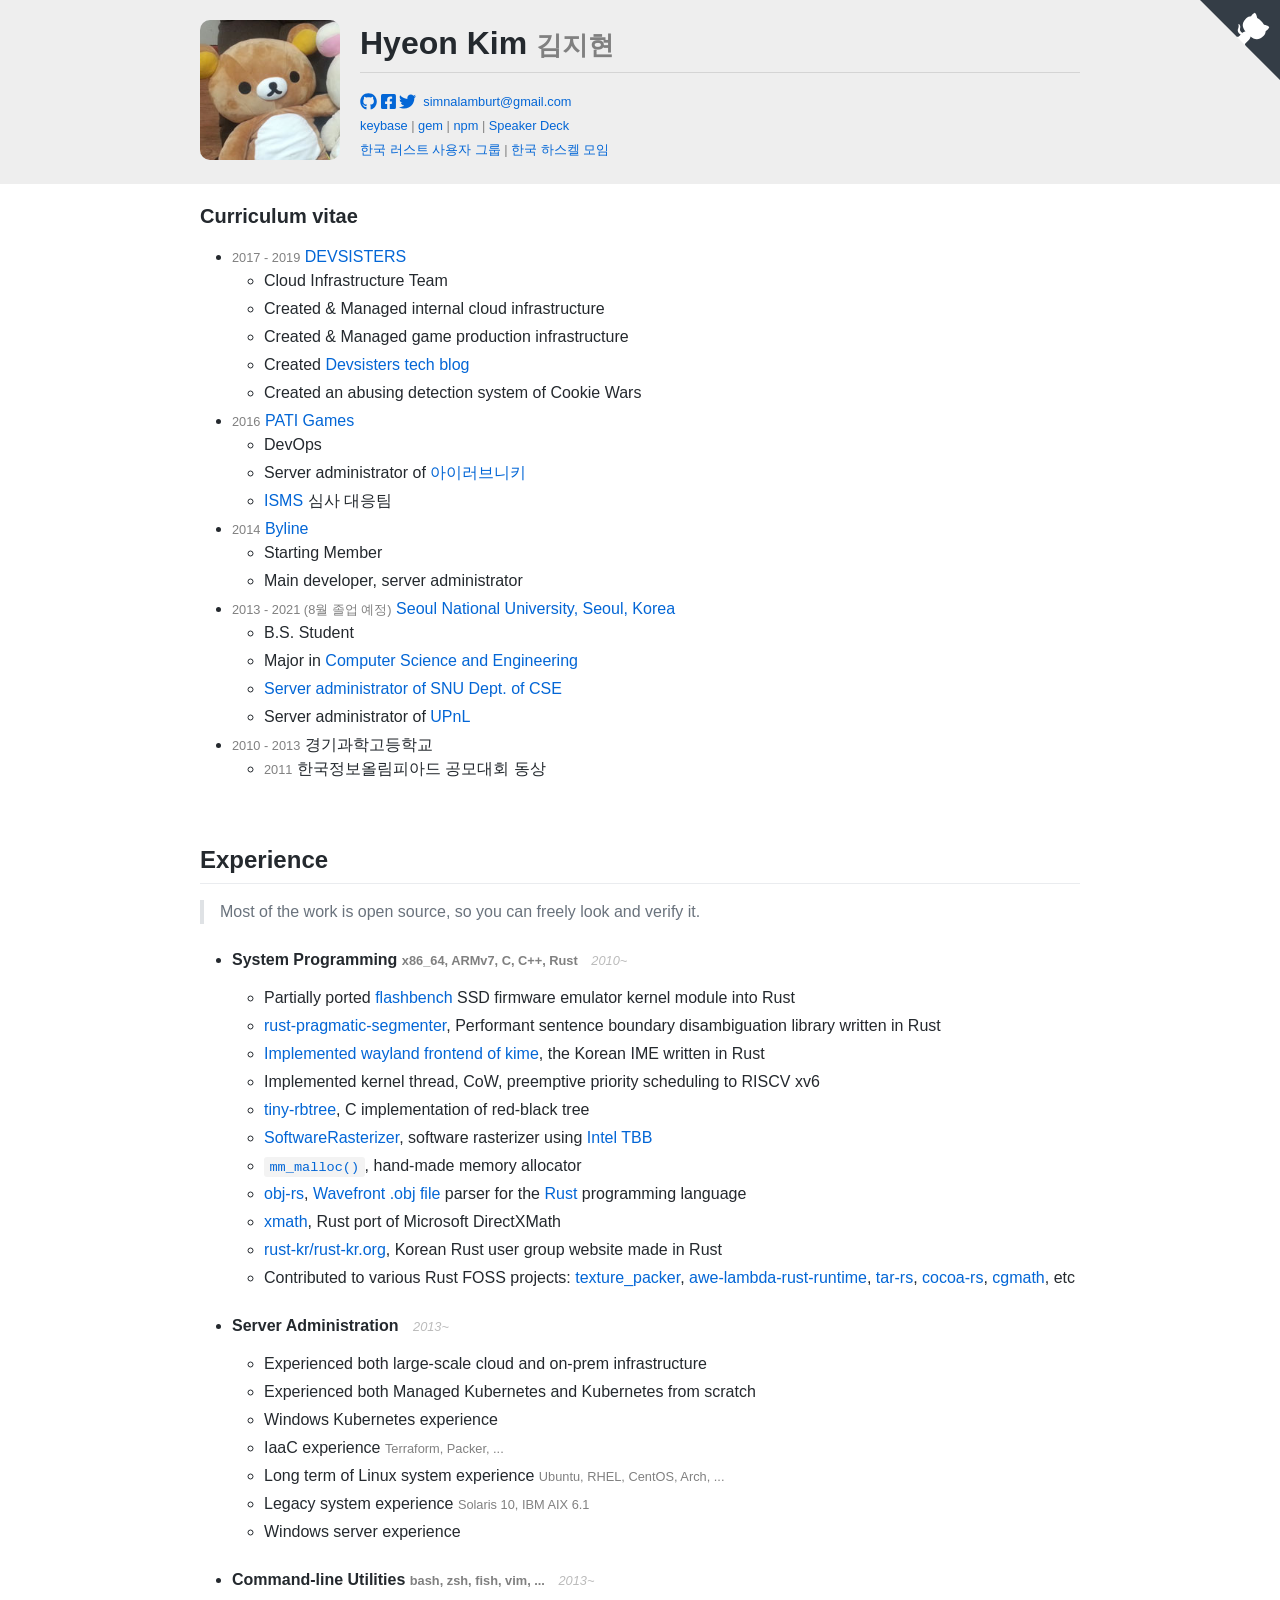
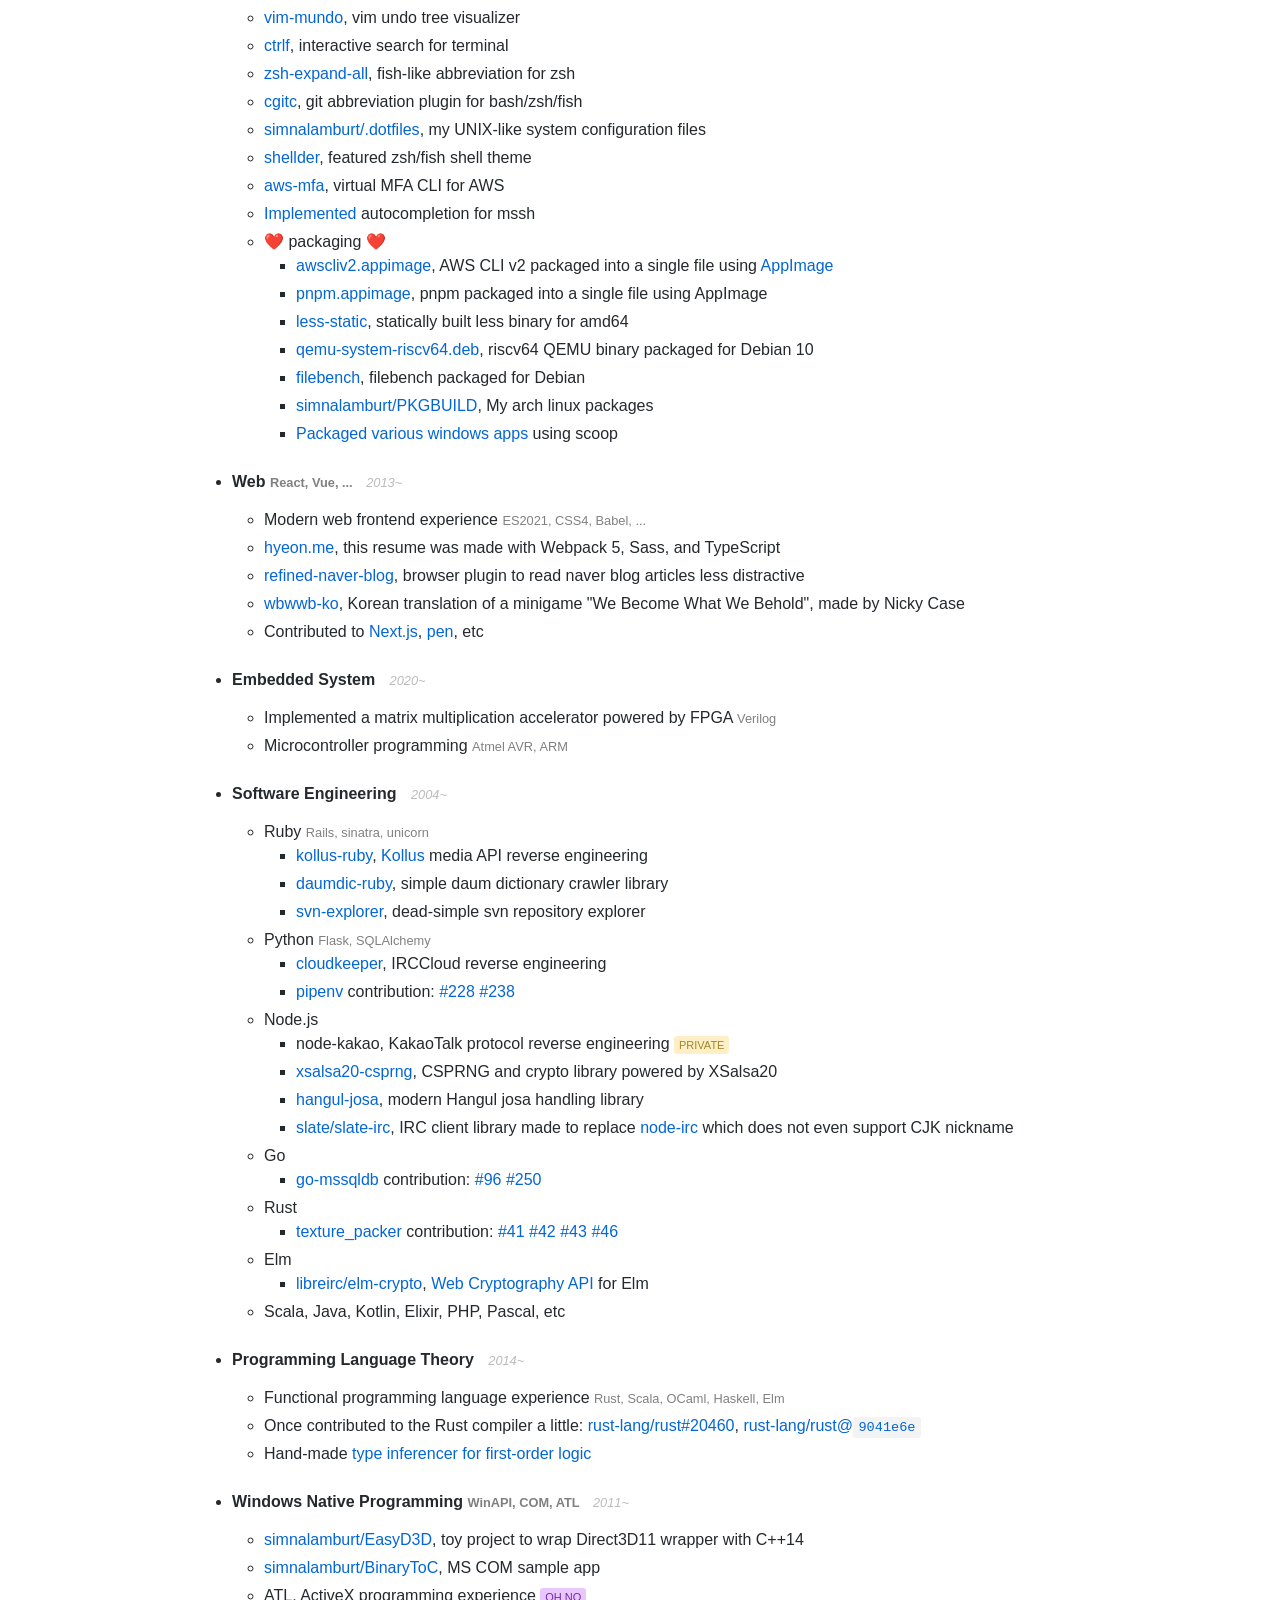
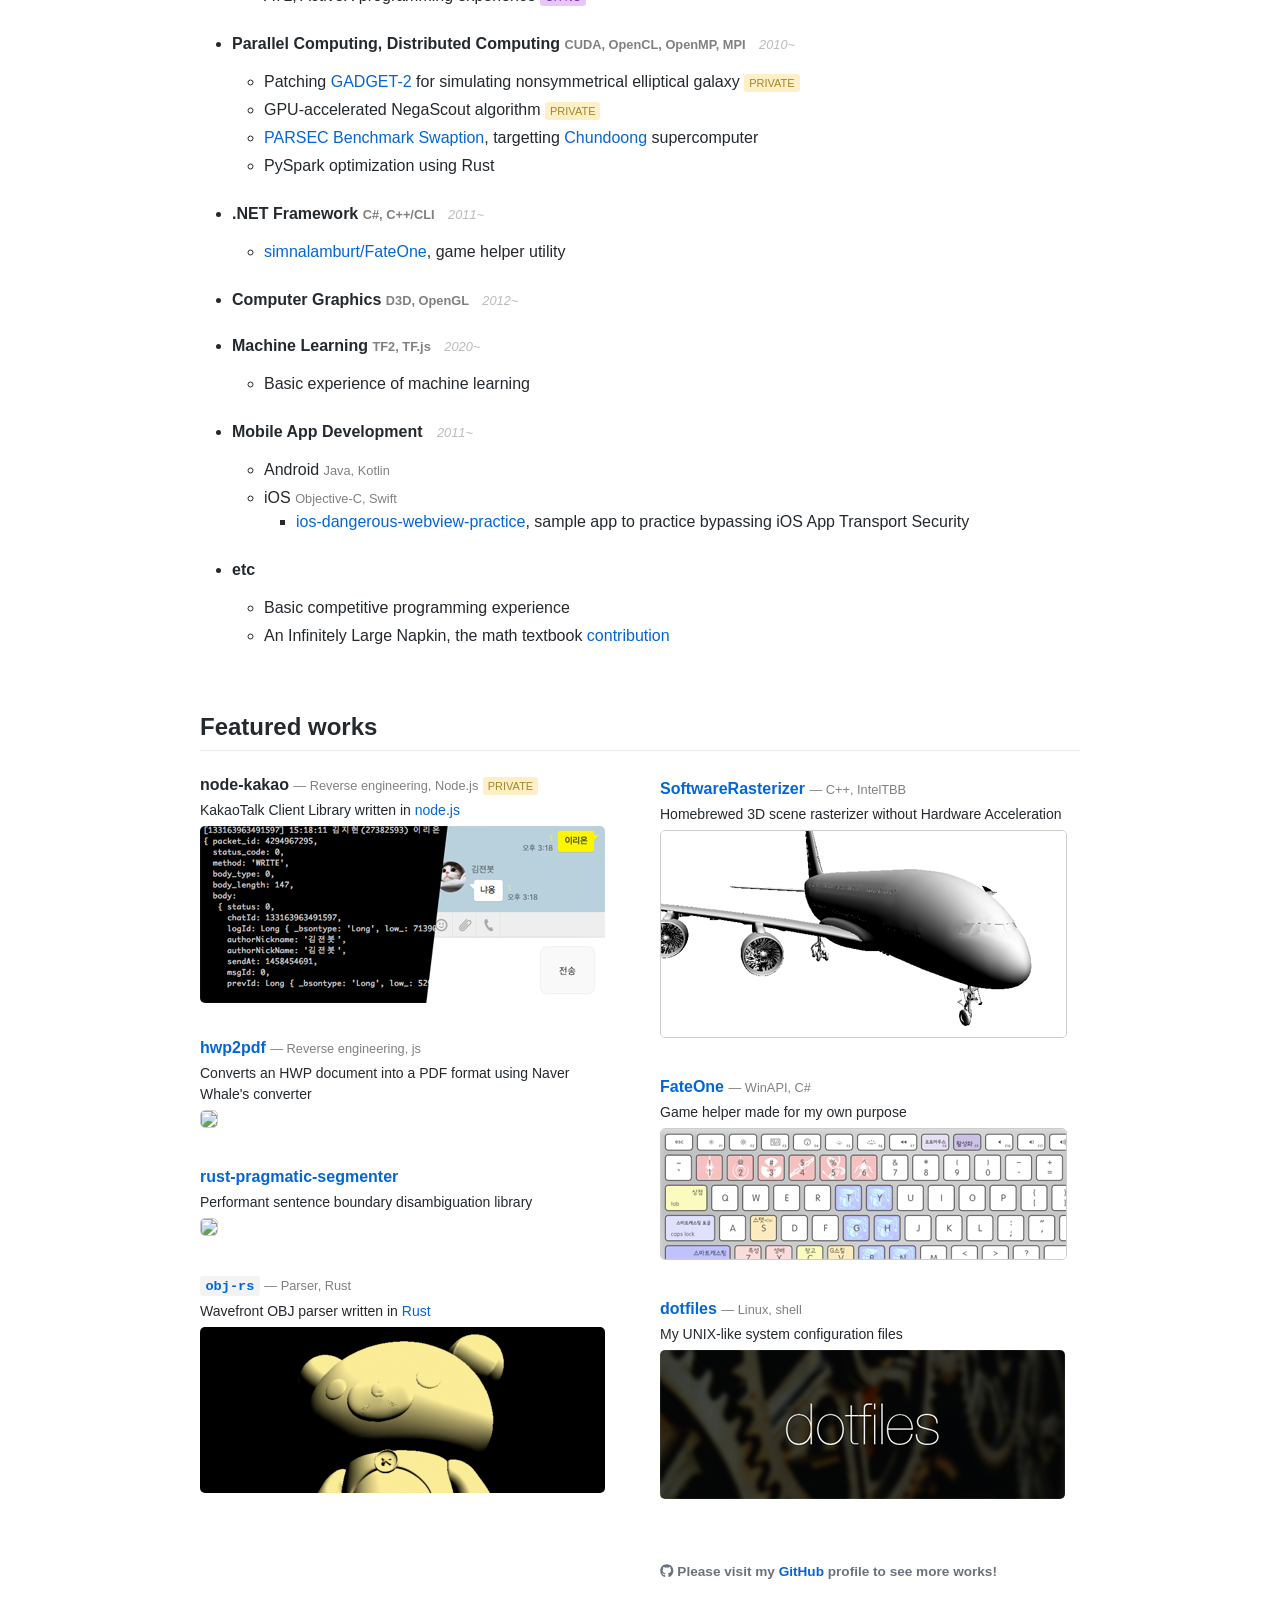
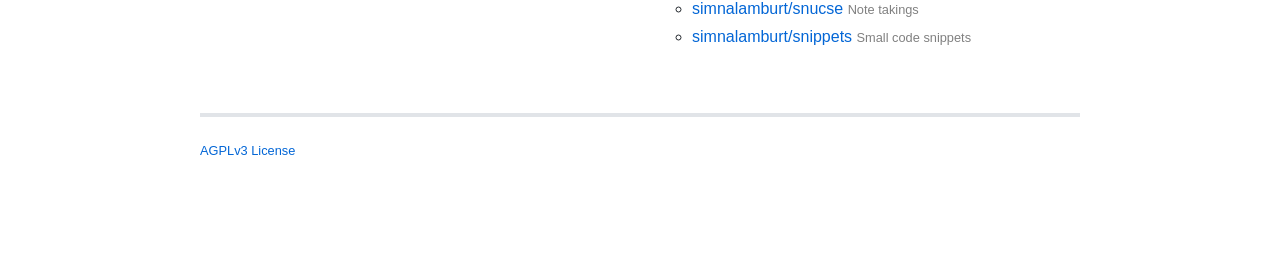
==== commit 70a9e822: "deploy: 0b9483788523ab6201b377afe6bcd6cd160c9bbc" ====
--- a/index.html
+++ b/index.html
@@ -28,4 +28,4 @@
     }
     gtag('js', new Date())
 
-    gtag('config', 'UA-47724944-1')</script><meta property="og:url" content="https://hyeon.me/"/><meta property="og:title" content="Hyeon Kim"/><meta property="og:description" content="Natural Born Developer"/><meta property="og:site_name" content="hyeonme"/><meta property="og:image" content="https://hyeon.me/kuma.png"/><meta property="og:image:type" content="image/png"/><meta property="og:image:width" content="598"/><meta property="og:image:height" content="425"/><meta property="og:type" content="profile"/><meta property="profile:first_name" content="Hyeon"/><meta property="profile:last_name" content="Kim"/><meta property="profile:username" content="simnalamburt"/><meta name="twitter:card" content="summary"/><meta name="twitter:site" content="@simnalamburt"/><meta name="twitter:creator" content="@simnalamburt"/><link rel="apple-touch-icon" sizes="57x57" href="/apple-touch-icon-57x57.png"/><link rel="apple-touch-icon" sizes="60x60" href="/apple-touch-icon-60x60.png"/><link rel="apple-touch-icon" sizes="72x72" href="/apple-touch-icon-72x72.png"/><link rel="apple-touch-icon" sizes="76x76" href="/apple-touch-icon-76x76.png"/><link rel="apple-touch-icon" sizes="114x114" href="/apple-touch-icon-114x114.png"/><link rel="apple-touch-icon" sizes="120x120" href="/apple-touch-icon-120x120.png"/><link rel="apple-touch-icon" sizes="144x144" href="/apple-touch-icon-144x144.png"/><link rel="apple-touch-icon" sizes="152x152" href="/apple-touch-icon-152x152.png"/><link rel="apple-touch-icon" sizes="180x180" href="/apple-touch-icon-180x180.png"/><link rel="icon" type="image/png" href="/favicon-32x32.png" sizes="32x32"/><link rel="icon" type="image/png" href="/android-chrome-192x192.png" sizes="192x192"/><link rel="icon" type="image/png" href="/favicon-96x96.png" sizes="96x96"/><link rel="icon" type="image/png" href="/favicon-16x16.png" sizes="16x16"/><link rel="manifest" href="/manifest.json"/><link rel="mask-icon" href="/safari-pinned-tab.svg" color="#5bbad5"/><meta name="msapplication-TileColor" content="#da532c"/><meta name="msapplication-TileImage" content="/mstile-144x144.png"/><meta name="theme-color" content="#ffffff"/><script defer="defer" src="static/bc22ddc6f6c17c201ffc.js"></script><link href="static/85f0d985f9c7c30a5a63.css" rel="stylesheet"></head><body><a href="https://github.com/simnalamburt/hyeon.me" class="github-corner"><svg width="80" height="80" viewBox="0 0 250 250" style="fill:#343d46; color:#fff; position: absolute; top: 0; border: 0; right: 0;"><path d="M0,0 L115,115 L130,115 L142,142 L250,250 L250,0 Z"></path><path d="M128.3,109.0 C113.8,99.7 119.0,89.6 119.0,89.6 C122.0,82.7 120.5,78.6 120.5,78.6 C119.2,72.0 123.4,76.3 123.4,76.3 C127.3,80.9 125.5,87.3 125.5,87.3 C122.9,97.6 130.6,101.9 134.4,103.2" fill="currentColor" style="transform-origin: 130px 106px;" class="octo-arm"></path><path d="M115.0,115.0 C114.9,115.1 118.7,116.5 119.8,115.4 L133.7,101.6 C136.9,99.2 139.9,98.4 142.2,98.6 C133.8,88.0 127.5,74.4 143.8,58.0 C148.5,53.4 154.0,51.2 159.7,51.0 C160.3,49.4 163.2,43.6 171.4,40.1 C171.4,40.1 176.1,42.5 178.8,56.2 C183.1,58.6 187.2,61.8 190.9,65.4 C194.5,69.0 197.7,73.2 200.1,77.6 C213.8,80.2 216.3,84.9 216.3,84.9 C212.7,93.1 206.9,96.0 205.4,96.6 C205.1,102.4 203.0,107.8 198.3,112.5 C181.9,128.9 168.3,122.5 157.7,114.1 C157.9,116.9 156.7,120.9 152.7,124.9 L141.0,136.5 C139.8,137.7 141.6,141.9 141.8,141.8 Z" fill="currentColor" class="octo-body"></path></svg></a><header><div><a href="https://github.com/simnalamburt"><img id="me" alt="Profile Picture"/></a><div id="header" class="markdown-body"></div></div></header><div id="main" class="markdown-body"></div></body>+    gtag('config', 'UA-47724944-1')</script><meta property="og:url" content="https://hyeon.me/"/><meta property="og:title" content="Hyeon Kim"/><meta property="og:description" content="Natural Born Developer"/><meta property="og:site_name" content="hyeonme"/><meta property="og:image" content="https://hyeon.me/kuma.png"/><meta property="og:image:type" content="image/png"/><meta property="og:image:width" content="598"/><meta property="og:image:height" content="425"/><meta property="og:type" content="profile"/><meta property="profile:first_name" content="Hyeon"/><meta property="profile:last_name" content="Kim"/><meta property="profile:username" content="simnalamburt"/><meta name="twitter:card" content="summary"/><meta name="twitter:site" content="@simnalamburt"/><meta name="twitter:creator" content="@simnalamburt"/><link rel="apple-touch-icon" sizes="57x57" href="/apple-touch-icon-57x57.png"/><link rel="apple-touch-icon" sizes="60x60" href="/apple-touch-icon-60x60.png"/><link rel="apple-touch-icon" sizes="72x72" href="/apple-touch-icon-72x72.png"/><link rel="apple-touch-icon" sizes="76x76" href="/apple-touch-icon-76x76.png"/><link rel="apple-touch-icon" sizes="114x114" href="/apple-touch-icon-114x114.png"/><link rel="apple-touch-icon" sizes="120x120" href="/apple-touch-icon-120x120.png"/><link rel="apple-touch-icon" sizes="144x144" href="/apple-touch-icon-144x144.png"/><link rel="apple-touch-icon" sizes="152x152" href="/apple-touch-icon-152x152.png"/><link rel="apple-touch-icon" sizes="180x180" href="/apple-touch-icon-180x180.png"/><link rel="icon" type="image/png" href="/favicon-32x32.png" sizes="32x32"/><link rel="icon" type="image/png" href="/android-chrome-192x192.png" sizes="192x192"/><link rel="icon" type="image/png" href="/favicon-96x96.png" sizes="96x96"/><link rel="icon" type="image/png" href="/favicon-16x16.png" sizes="16x16"/><link rel="manifest" href="/manifest.json"/><link rel="mask-icon" href="/safari-pinned-tab.svg" color="#5bbad5"/><meta name="msapplication-TileColor" content="#da532c"/><meta name="msapplication-TileImage" content="/mstile-144x144.png"/><meta name="theme-color" content="#ffffff"/><script defer="defer" src="static/0fccdea23edb47000799.js"></script><link href="static/8e0a403153eb18cf7fdc.css" rel="stylesheet"></head><body><a href="https://github.com/simnalamburt/hyeon.me" class="github-corner"><svg width="80" height="80" viewBox="0 0 250 250" style="fill:#343d46; color:#fff; position: absolute; top: 0; border: 0; right: 0;"><path d="M0,0 L115,115 L130,115 L142,142 L250,250 L250,0 Z"></path><path d="M128.3,109.0 C113.8,99.7 119.0,89.6 119.0,89.6 C122.0,82.7 120.5,78.6 120.5,78.6 C119.2,72.0 123.4,76.3 123.4,76.3 C127.3,80.9 125.5,87.3 125.5,87.3 C122.9,97.6 130.6,101.9 134.4,103.2" fill="currentColor" style="transform-origin: 130px 106px;" class="octo-arm"></path><path d="M115.0,115.0 C114.9,115.1 118.7,116.5 119.8,115.4 L133.7,101.6 C136.9,99.2 139.9,98.4 142.2,98.6 C133.8,88.0 127.5,74.4 143.8,58.0 C148.5,53.4 154.0,51.2 159.7,51.0 C160.3,49.4 163.2,43.6 171.4,40.1 C171.4,40.1 176.1,42.5 178.8,56.2 C183.1,58.6 187.2,61.8 190.9,65.4 C194.5,69.0 197.7,73.2 200.1,77.6 C213.8,80.2 216.3,84.9 216.3,84.9 C212.7,93.1 206.9,96.0 205.4,96.6 C205.1,102.4 203.0,107.8 198.3,112.5 C181.9,128.9 168.3,122.5 157.7,114.1 C157.9,116.9 156.7,120.9 152.7,124.9 L141.0,136.5 C139.8,137.7 141.6,141.9 141.8,141.8 Z" fill="currentColor" class="octo-body"></path></svg></a><header><div><a href="https://github.com/simnalamburt"><img id="me" alt="Profile Picture"/></a><div id="header" class="markdown-body"></div></div></header><div id="main" class="markdown-body"></div></body>
--- a/static/8e0a403153eb18cf7fdc.css
+++ b/static/8e0a403153eb18cf7fdc.css
@@ -0,0 +1,1337 @@
+/*! normalize.css v8.0.1 | MIT License | github.com/necolas/normalize.css */
+
+/* Document
+   ========================================================================== */
+
+/**
+ * 1. Correct the line height in all browsers.
+ * 2. Prevent adjustments of font size after orientation changes in iOS.
+ */
+
+html {
+  line-height: 1.15; /* 1 */
+  -webkit-text-size-adjust: 100%; /* 2 */
+}
+
+/* Sections
+   ========================================================================== */
+
+/**
+ * Remove the margin in all browsers.
+ */
+
+body {
+  margin: 0;
+}
+
+/**
+ * Render the `main` element consistently in IE.
+ */
+
+main {
+  display: block;
+}
+
+/**
+ * Correct the font size and margin on `h1` elements within `section` and
+ * `article` contexts in Chrome, Firefox, and Safari.
+ */
+
+h1 {
+  font-size: 2em;
+  margin: 0.67em 0;
+}
+
+/* Grouping content
+   ========================================================================== */
+
+/**
+ * 1. Add the correct box sizing in Firefox.
+ * 2. Show the overflow in Edge and IE.
+ */
+
+hr {
+  box-sizing: content-box; /* 1 */
+  height: 0; /* 1 */
+  overflow: visible; /* 2 */
+}
+
+/**
+ * 1. Correct the inheritance and scaling of font size in all browsers.
+ * 2. Correct the odd `em` font sizing in all browsers.
+ */
+
+pre {
+  font-family: monospace, monospace; /* 1 */
+  font-size: 1em; /* 2 */
+}
+
+/* Text-level semantics
+   ========================================================================== */
+
+/**
+ * Remove the gray background on active links in IE 10.
+ */
+
+a {
+  background-color: transparent;
+}
+
+/**
+ * 1. Remove the bottom border in Chrome 57-
+ * 2. Add the correct text decoration in Chrome, Edge, IE, Opera, and Safari.
+ */
+
+abbr[title] {
+  border-bottom: none; /* 1 */
+  text-decoration: underline; /* 2 */
+  text-decoration: underline dotted; /* 2 */
+}
+
+/**
+ * Add the correct font weight in Chrome, Edge, and Safari.
+ */
+
+b,
+strong {
+  font-weight: bolder;
+}
+
+/**
+ * 1. Correct the inheritance and scaling of font size in all browsers.
+ * 2. Correct the odd `em` font sizing in all browsers.
+ */
+
+code,
+kbd,
+samp {
+  font-family: monospace, monospace; /* 1 */
+  font-size: 1em; /* 2 */
+}
+
+/**
+ * Add the correct font size in all browsers.
+ */
+
+small {
+  font-size: 80%;
+}
+
+/**
+ * Prevent `sub` and `sup` elements from affecting the line height in
+ * all browsers.
+ */
+
+sub,
+sup {
+  font-size: 75%;
+  line-height: 0;
+  position: relative;
+  vertical-align: baseline;
+}
+
+sub {
+  bottom: -0.25em;
+}
+
+sup {
+  top: -0.5em;
+}
+
+/* Embedded content
+   ========================================================================== */
+
+/**
+ * Remove the border on images inside links in IE 10.
+ */
+
+img {
+  border-style: none;
+}
+
+/* Forms
+   ========================================================================== */
+
+/**
+ * 1. Change the font styles in all browsers.
+ * 2. Remove the margin in Firefox and Safari.
+ */
+
+button,
+input,
+optgroup,
+select,
+textarea {
+  font-family: inherit; /* 1 */
+  font-size: 100%; /* 1 */
+  line-height: 1.15; /* 1 */
+  margin: 0; /* 2 */
+}
+
+/**
+ * Show the overflow in IE.
+ * 1. Show the overflow in Edge.
+ */
+
+button,
+input { /* 1 */
+  overflow: visible;
+}
+
+/**
+ * Remove the inheritance of text transform in Edge, Firefox, and IE.
+ * 1. Remove the inheritance of text transform in Firefox.
+ */
+
+button,
+select { /* 1 */
+  text-transform: none;
+}
+
+/**
+ * Correct the inability to style clickable types in iOS and Safari.
+ */
+
+button,
+[type="button"],
+[type="reset"],
+[type="submit"] {
+  -webkit-appearance: button;
+}
+
+/**
+ * Remove the inner border and padding in Firefox.
+ */
+
+button::-moz-focus-inner,
+[type="button"]::-moz-focus-inner,
+[type="reset"]::-moz-focus-inner,
+[type="submit"]::-moz-focus-inner {
+  border-style: none;
+  padding: 0;
+}
+
+/**
+ * Restore the focus styles unset by the previous rule.
+ */
+
+button:-moz-focusring,
+[type="button"]:-moz-focusring,
+[type="reset"]:-moz-focusring,
+[type="submit"]:-moz-focusring {
+  outline: 1px dotted ButtonText;
+}
+
+/**
+ * Correct the padding in Firefox.
+ */
+
+fieldset {
+  padding: 0.35em 0.75em 0.625em;
+}
+
+/**
+ * 1. Correct the text wrapping in Edge and IE.
+ * 2. Correct the color inheritance from `fieldset` elements in IE.
+ * 3. Remove the padding so developers are not caught out when they zero out
+ *    `fieldset` elements in all browsers.
+ */
+
+legend {
+  box-sizing: border-box; /* 1 */
+  color: inherit; /* 2 */
+  display: table; /* 1 */
+  max-width: 100%; /* 1 */
+  padding: 0; /* 3 */
+  white-space: normal; /* 1 */
+}
+
+/**
+ * Add the correct vertical alignment in Chrome, Firefox, and Opera.
+ */
+
+progress {
+  vertical-align: baseline;
+}
+
+/**
+ * Remove the default vertical scrollbar in IE 10+.
+ */
+
+textarea {
+  overflow: auto;
+}
+
+/**
+ * 1. Add the correct box sizing in IE 10.
+ * 2. Remove the padding in IE 10.
+ */
+
+[type="checkbox"],
+[type="radio"] {
+  box-sizing: border-box; /* 1 */
+  padding: 0; /* 2 */
+}
+
+/**
+ * Correct the cursor style of increment and decrement buttons in Chrome.
+ */
+
+[type="number"]::-webkit-inner-spin-button,
+[type="number"]::-webkit-outer-spin-button {
+  height: auto;
+}
+
+/**
+ * 1. Correct the odd appearance in Chrome and Safari.
+ * 2. Correct the outline style in Safari.
+ */
+
+[type="search"] {
+  -webkit-appearance: textfield; /* 1 */
+  outline-offset: -2px; /* 2 */
+}
+
+/**
+ * Remove the inner padding in Chrome and Safari on macOS.
+ */
+
+[type="search"]::-webkit-search-decoration {
+  -webkit-appearance: none;
+}
+
+/**
+ * 1. Correct the inability to style clickable types in iOS and Safari.
+ * 2. Change font properties to `inherit` in Safari.
+ */
+
+::-webkit-file-upload-button {
+  -webkit-appearance: button; /* 1 */
+  font: inherit; /* 2 */
+}
+
+/* Interactive
+   ========================================================================== */
+
+/*
+ * Add the correct display in Edge, IE 10+, and Firefox.
+ */
+
+details {
+  display: block;
+}
+
+/*
+ * Add the correct display in all browsers.
+ */
+
+summary {
+  display: list-item;
+}
+
+/* Misc
+   ========================================================================== */
+
+/**
+ * Add the correct display in IE 10+.
+ */
+
+template {
+  display: none;
+}
+
+/**
+ * Add the correct display in IE 10.
+ */
+
+[hidden] {
+  display: none;
+}
+
+.markdown-body .octicon {
+  display: inline-block;
+  fill: currentColor;
+  vertical-align: text-bottom;
+}
+
+.markdown-body .anchor {
+  float: left;
+  line-height: 1;
+  margin-left: -20px;
+  padding-right: 4px;
+}
+
+.markdown-body .anchor:focus {
+  outline: none;
+}
+
+.markdown-body h1 .octicon-link,
+.markdown-body h2 .octicon-link,
+.markdown-body h3 .octicon-link,
+.markdown-body h4 .octicon-link,
+.markdown-body h5 .octicon-link,
+.markdown-body h6 .octicon-link {
+  color: #1b1f23;
+  vertical-align: middle;
+  visibility: hidden;
+}
+
+.markdown-body h1:hover .anchor,
+.markdown-body h2:hover .anchor,
+.markdown-body h3:hover .anchor,
+.markdown-body h4:hover .anchor,
+.markdown-body h5:hover .anchor,
+.markdown-body h6:hover .anchor {
+  text-decoration: none;
+}
+
+.markdown-body h1:hover .anchor .octicon-link,
+.markdown-body h2:hover .anchor .octicon-link,
+.markdown-body h3:hover .anchor .octicon-link,
+.markdown-body h4:hover .anchor .octicon-link,
+.markdown-body h5:hover .anchor .octicon-link,
+.markdown-body h6:hover .anchor .octicon-link {
+  visibility: visible;
+}
+
+.markdown-body h1:hover .anchor .octicon-link:before,
+.markdown-body h2:hover .anchor .octicon-link:before,
+.markdown-body h3:hover .anchor .octicon-link:before,
+.markdown-body h4:hover .anchor .octicon-link:before,
+.markdown-body h5:hover .anchor .octicon-link:before,
+.markdown-body h6:hover .anchor .octicon-link:before {
+  width: 16px;
+  height: 16px;
+  content: ' ';
+  display: inline-block;
+  background-image: url("data:image/svg+xml,%3Csvg xmlns='http://www.w3.org/2000/svg' viewBox='0 0 16 16' version='1.1' width='16' height='16' aria-hidden='true'%3E%3Cpath fill-rule='evenodd' d='M4 9h1v1H4c-1.5 0-3-1.69-3-3.5S2.55 3 4 3h4c1.45 0 3 1.69 3 3.5 0 1.41-.91 2.72-2 3.25V8.59c.58-.45 1-1.27 1-2.09C10 5.22 8.98 4 8 4H4c-.98 0-2 1.22-2 2.5S3 9 4 9zm9-3h-1v1h1c1 0 2 1.22 2 2.5S13.98 12 13 12H9c-.98 0-2-1.22-2-2.5 0-.83.42-1.64 1-2.09V6.25c-1.09.53-2 1.84-2 3.25C6 11.31 7.55 13 9 13h4c1.45 0 3-1.69 3-3.5S14.5 6 13 6z'%3E%3C/path%3E%3C/svg%3E");
+}.markdown-body {
+  -ms-text-size-adjust: 100%;
+  -webkit-text-size-adjust: 100%;
+  line-height: 1.5;
+  color: #24292e;
+  font-family: -apple-system,BlinkMacSystemFont,Segoe UI,Helvetica,Arial,sans-serif,Apple Color Emoji,Segoe UI Emoji;
+  font-size: 16px;
+  line-height: 1.5;
+  word-wrap: break-word;
+}
+
+.markdown-body details {
+  display: block;
+}
+
+.markdown-body summary {
+  display: list-item;
+}
+
+.markdown-body a {
+  background-color: initial;
+}
+
+.markdown-body a:active,
+.markdown-body a:hover {
+  outline-width: 0;
+}
+
+.markdown-body strong {
+  font-weight: inherit;
+  font-weight: bolder;
+}
+
+.markdown-body h1 {
+  font-size: 2em;
+  margin: .67em 0;
+}
+
+.markdown-body img {
+  border-style: none;
+}
+
+.markdown-body code,
+.markdown-body kbd,
+.markdown-body pre {
+  font-family: monospace,monospace;
+  font-size: 1em;
+}
+
+.markdown-body hr {
+  box-sizing: initial;
+  height: 0;
+  overflow: visible;
+}
+
+.markdown-body input {
+  font: inherit;
+  margin: 0;
+}
+
+.markdown-body input {
+  overflow: visible;
+}
+
+.markdown-body [type=checkbox] {
+  box-sizing: border-box;
+  padding: 0;
+}
+
+.markdown-body * {
+  box-sizing: border-box;
+}
+
+.markdown-body input {
+  font-family: inherit;
+  font-size: inherit;
+  line-height: inherit;
+}
+
+.markdown-body a {
+  color: #0366d6;
+  text-decoration: none;
+}
+
+.markdown-body a:hover {
+  text-decoration: underline;
+}
+
+.markdown-body strong {
+  font-weight: 600;
+}
+
+.markdown-body hr {
+  height: 0;
+  margin: 15px 0;
+  overflow: hidden;
+  background: transparent;
+  border: 0;
+  border-bottom: 1px solid #dfe2e5;
+}
+
+.markdown-body hr:after,
+.markdown-body hr:before {
+  display: table;
+  content: "";
+}
+
+.markdown-body hr:after {
+  clear: both;
+}
+
+.markdown-body table {
+  border-spacing: 0;
+  border-collapse: collapse;
+}
+
+.markdown-body td,
+.markdown-body th {
+  padding: 0;
+}
+
+.markdown-body details summary {
+  cursor: pointer;
+}
+
+.markdown-body kbd {
+  display: inline-block;
+  padding: 3px 5px;
+  font: 11px SFMono-Regular,Consolas,Liberation Mono,Menlo,monospace;
+  line-height: 10px;
+  color: #444d56;
+  vertical-align: middle;
+  background-color: #fafbfc;
+  border: 1px solid #d1d5da;
+  border-radius: 3px;
+  box-shadow: inset 0 -1px 0 #d1d5da;
+}
+
+.markdown-body h1,
+.markdown-body h2,
+.markdown-body h3,
+.markdown-body h4,
+.markdown-body h5,
+.markdown-body h6 {
+  margin-top: 0;
+  margin-bottom: 0;
+}
+
+.markdown-body h1 {
+  font-size: 32px;
+}
+
+.markdown-body h1,
+.markdown-body h2 {
+  font-weight: 600;
+}
+
+.markdown-body h2 {
+  font-size: 24px;
+}
+
+.markdown-body h3 {
+  font-size: 20px;
+}
+
+.markdown-body h3,
+.markdown-body h4 {
+  font-weight: 600;
+}
+
+.markdown-body h4 {
+  font-size: 16px;
+}
+
+.markdown-body h5 {
+  font-size: 14px;
+}
+
+.markdown-body h5,
+.markdown-body h6 {
+  font-weight: 600;
+}
+
+.markdown-body h6 {
+  font-size: 12px;
+}
+
+.markdown-body p {
+  margin-top: 0;
+  margin-bottom: 10px;
+}
+
+.markdown-body blockquote {
+  margin: 0;
+}
+
+.markdown-body ol,
+.markdown-body ul {
+  padding-left: 0;
+  margin-top: 0;
+  margin-bottom: 0;
+}
+
+.markdown-body ol ol,
+.markdown-body ul ol {
+  list-style-type: lower-roman;
+}
+
+.markdown-body ol ol ol,
+.markdown-body ol ul ol,
+.markdown-body ul ol ol,
+.markdown-body ul ul ol {
+  list-style-type: lower-alpha;
+}
+
+.markdown-body dd {
+  margin-left: 0;
+}
+
+.markdown-body code,
+.markdown-body pre {
+  font-family: SFMono-Regular,Consolas,Liberation Mono,Menlo,monospace;
+  font-size: 12px;
+}
+
+.markdown-body pre {
+  margin-top: 0;
+  margin-bottom: 0;
+}
+
+.markdown-body input::-webkit-inner-spin-button,
+.markdown-body input::-webkit-outer-spin-button {
+  margin: 0;
+  -webkit-appearance: none;
+  appearance: none;
+}
+
+.markdown-body :checked+.radio-label {
+  position: relative;
+  z-index: 1;
+  border-color: #0366d6;
+}
+
+.markdown-body .border {
+  border: 1px solid #e1e4e8!important;
+}
+
+.markdown-body .border-0 {
+  border: 0!important;
+}
+
+.markdown-body .border-bottom {
+  border-bottom: 1px solid #e1e4e8!important;
+}
+
+.markdown-body .rounded-1 {
+  border-radius: 3px!important;
+}
+
+.markdown-body .bg-white {
+  background-color: #fff!important;
+}
+
+.markdown-body .bg-gray-light {
+  background-color: #fafbfc!important;
+}
+
+.markdown-body .text-gray-light {
+  color: #6a737d!important;
+}
+
+.markdown-body .mb-0 {
+  margin-bottom: 0!important;
+}
+
+.markdown-body .my-2 {
+  margin-top: 8px!important;
+  margin-bottom: 8px!important;
+}
+
+.markdown-body .pl-0 {
+  padding-left: 0!important;
+}
+
+.markdown-body .py-0 {
+  padding-top: 0!important;
+  padding-bottom: 0!important;
+}
+
+.markdown-body .pl-1 {
+  padding-left: 4px!important;
+}
+
+.markdown-body .pl-2 {
+  padding-left: 8px!important;
+}
+
+.markdown-body .py-2 {
+  padding-top: 8px!important;
+  padding-bottom: 8px!important;
+}
+
+.markdown-body .pl-3,
+.markdown-body .px-3 {
+  padding-left: 16px!important;
+}
+
+.markdown-body .px-3 {
+  padding-right: 16px!important;
+}
+
+.markdown-body .pl-4 {
+  padding-left: 24px!important;
+}
+
+.markdown-body .pl-5 {
+  padding-left: 32px!important;
+}
+
+.markdown-body .pl-6 {
+  padding-left: 40px!important;
+}
+
+.markdown-body .f6 {
+  font-size: 12px!important;
+}
+
+.markdown-body .lh-condensed {
+  line-height: 1.25!important;
+}
+
+.markdown-body .text-bold {
+  font-weight: 600!important;
+}
+
+.markdown-body .pl-c {
+  color: #6a737d;
+}
+
+.markdown-body .pl-c1,
+.markdown-body .pl-s .pl-v {
+  color: #005cc5;
+}
+
+.markdown-body .pl-e,
+.markdown-body .pl-en {
+  color: #6f42c1;
+}
+
+.markdown-body .pl-s .pl-s1,
+.markdown-body .pl-smi {
+  color: #24292e;
+}
+
+.markdown-body .pl-ent {
+  color: #22863a;
+}
+
+.markdown-body .pl-k {
+  color: #d73a49;
+}
+
+.markdown-body .pl-pds,
+.markdown-body .pl-s,
+.markdown-body .pl-s .pl-pse .pl-s1,
+.markdown-body .pl-sr,
+.markdown-body .pl-sr .pl-cce,
+.markdown-body .pl-sr .pl-sra,
+.markdown-body .pl-sr .pl-sre {
+  color: #032f62;
+}
+
+.markdown-body .pl-smw,
+.markdown-body .pl-v {
+  color: #e36209;
+}
+
+.markdown-body .pl-bu {
+  color: #b31d28;
+}
+
+.markdown-body .pl-ii {
+  color: #fafbfc;
+  background-color: #b31d28;
+}
+
+.markdown-body .pl-c2 {
+  color: #fafbfc;
+  background-color: #d73a49;
+}
+
+.markdown-body .pl-c2:before {
+  content: "^M";
+}
+
+.markdown-body .pl-sr .pl-cce {
+  font-weight: 700;
+  color: #22863a;
+}
+
+.markdown-body .pl-ml {
+  color: #735c0f;
+}
+
+.markdown-body .pl-mh,
+.markdown-body .pl-mh .pl-en,
+.markdown-body .pl-ms {
+  font-weight: 700;
+  color: #005cc5;
+}
+
+.markdown-body .pl-mi {
+  font-style: italic;
+  color: #24292e;
+}
+
+.markdown-body .pl-mb {
+  font-weight: 700;
+  color: #24292e;
+}
+
+.markdown-body .pl-md {
+  color: #b31d28;
+  background-color: #ffeef0;
+}
+
+.markdown-body .pl-mi1 {
+  color: #22863a;
+  background-color: #f0fff4;
+}
+
+.markdown-body .pl-mc {
+  color: #e36209;
+  background-color: #ffebda;
+}
+
+.markdown-body .pl-mi2 {
+  color: #f6f8fa;
+  background-color: #005cc5;
+}
+
+.markdown-body .pl-mdr {
+  font-weight: 700;
+  color: #6f42c1;
+}
+
+.markdown-body .pl-ba {
+  color: #586069;
+}
+
+.markdown-body .pl-sg {
+  color: #959da5;
+}
+
+.markdown-body .pl-corl {
+  text-decoration: underline;
+  color: #032f62;
+}
+
+.markdown-body .mb-0 {
+  margin-bottom: 0!important;
+}
+
+.markdown-body .my-2 {
+  margin-bottom: 8px!important;
+}
+
+.markdown-body .my-2 {
+  margin-top: 8px!important;
+}
+
+.markdown-body .pl-0 {
+  padding-left: 0!important;
+}
+
+.markdown-body .py-0 {
+  padding-top: 0!important;
+  padding-bottom: 0!important;
+}
+
+.markdown-body .pl-1 {
+  padding-left: 4px!important;
+}
+
+.markdown-body .pl-2 {
+  padding-left: 8px!important;
+}
+
+.markdown-body .py-2 {
+  padding-top: 8px!important;
+  padding-bottom: 8px!important;
+}
+
+.markdown-body .pl-3 {
+  padding-left: 16px!important;
+}
+
+.markdown-body .pl-4 {
+  padding-left: 24px!important;
+}
+
+.markdown-body .pl-5 {
+  padding-left: 32px!important;
+}
+
+.markdown-body .pl-6 {
+  padding-left: 40px!important;
+}
+
+.markdown-body .pl-7 {
+  padding-left: 48px!important;
+}
+
+.markdown-body .pl-8 {
+  padding-left: 64px!important;
+}
+
+.markdown-body .pl-9 {
+  padding-left: 80px!important;
+}
+
+.markdown-body .pl-10 {
+  padding-left: 96px!important;
+}
+
+.markdown-body .pl-11 {
+  padding-left: 112px!important;
+}
+
+.markdown-body .pl-12 {
+  padding-left: 128px!important;
+}
+
+.markdown-body hr {
+  border-bottom-color: #eee;
+}
+
+.markdown-body kbd {
+  display: inline-block;
+  padding: 3px 5px;
+  font: 11px SFMono-Regular,Consolas,Liberation Mono,Menlo,monospace;
+  line-height: 10px;
+  color: #444d56;
+  vertical-align: middle;
+  background-color: #fafbfc;
+  border: 1px solid #d1d5da;
+  border-radius: 3px;
+  box-shadow: inset 0 -1px 0 #d1d5da;
+}
+
+.markdown-body:after,
+.markdown-body:before {
+  display: table;
+  content: "";
+}
+
+.markdown-body:after {
+  clear: both;
+}
+
+.markdown-body>:first-child {
+  margin-top: 0!important;
+}
+
+.markdown-body>:last-child {
+  margin-bottom: 0!important;
+}
+
+.markdown-body a:not([href]) {
+  color: inherit;
+  text-decoration: none;
+}
+
+.markdown-body blockquote,
+.markdown-body details,
+.markdown-body dl,
+.markdown-body ol,
+.markdown-body p,
+.markdown-body pre,
+.markdown-body table,
+.markdown-body ul {
+  margin-top: 0;
+  margin-bottom: 16px;
+}
+
+.markdown-body hr {
+  height: .25em;
+  padding: 0;
+  margin: 24px 0;
+  background-color: #e1e4e8;
+  border: 0;
+}
+
+.markdown-body blockquote {
+  padding: 0 1em;
+  color: #6a737d;
+  border-left: .25em solid #dfe2e5;
+}
+
+.markdown-body blockquote>:first-child {
+  margin-top: 0;
+}
+
+.markdown-body blockquote>:last-child {
+  margin-bottom: 0;
+}
+
+.markdown-body h1,
+.markdown-body h2,
+.markdown-body h3,
+.markdown-body h4,
+.markdown-body h5,
+.markdown-body h6 {
+  margin-top: 24px;
+  margin-bottom: 16px;
+  font-weight: 600;
+  line-height: 1.25;
+}
+
+.markdown-body h1 {
+  font-size: 2em;
+}
+
+.markdown-body h1,
+.markdown-body h2 {
+  padding-bottom: .3em;
+  border-bottom: 1px solid #eaecef;
+}
+
+.markdown-body h2 {
+  font-size: 1.5em;
+}
+
+.markdown-body h3 {
+  font-size: 1.25em;
+}
+
+.markdown-body h4 {
+  font-size: 1em;
+}
+
+.markdown-body h5 {
+  font-size: .875em;
+}
+
+.markdown-body h6 {
+  font-size: .85em;
+  color: #6a737d;
+}
+
+.markdown-body ol,
+.markdown-body ul {
+  padding-left: 2em;
+}
+
+.markdown-body ol ol,
+.markdown-body ol ul,
+.markdown-body ul ol,
+.markdown-body ul ul {
+  margin-top: 0;
+  margin-bottom: 0;
+}
+
+.markdown-body li {
+  word-wrap: break-all;
+}
+
+.markdown-body li>p {
+  margin-top: 16px;
+}
+
+.markdown-body li+li {
+  margin-top: .25em;
+}
+
+.markdown-body dl {
+  padding: 0;
+}
+
+.markdown-body dl dt {
+  padding: 0;
+  margin-top: 16px;
+  font-size: 1em;
+  font-style: italic;
+  font-weight: 600;
+}
+
+.markdown-body dl dd {
+  padding: 0 16px;
+  margin-bottom: 16px;
+}
+
+.markdown-body table {
+  display: block;
+  width: 100%;
+  overflow: auto;
+}
+
+.markdown-body table th {
+  font-weight: 600;
+}
+
+.markdown-body table td,
+.markdown-body table th {
+  padding: 6px 13px;
+  border: 1px solid #dfe2e5;
+}
+
+.markdown-body table tr {
+  background-color: #fff;
+  border-top: 1px solid #c6cbd1;
+}
+
+.markdown-body table tr:nth-child(2n) {
+  background-color: #f6f8fa;
+}
+
+.markdown-body img {
+  max-width: 100%;
+  box-sizing: initial;
+  background-color: #fff;
+}
+
+.markdown-body img[align=right] {
+  padding-left: 20px;
+}
+
+.markdown-body img[align=left] {
+  padding-right: 20px;
+}
+
+.markdown-body code {
+  padding: .2em .4em;
+  margin: 0;
+  font-size: 85%;
+  background-color: rgba(27,31,35,.05);
+  border-radius: 3px;
+}
+
+.markdown-body pre {
+  word-wrap: normal;
+}
+
+.markdown-body pre>code {
+  padding: 0;
+  margin: 0;
+  font-size: 100%;
+  word-break: normal;
+  white-space: pre;
+  background: transparent;
+  border: 0;
+}
+
+.markdown-body .highlight {
+  margin-bottom: 16px;
+}
+
+.markdown-body .highlight pre {
+  margin-bottom: 0;
+  word-break: normal;
+}
+
+.markdown-body .highlight pre,
+.markdown-body pre {
+  padding: 16px;
+  overflow: auto;
+  font-size: 85%;
+  line-height: 1.45;
+  background-color: #f6f8fa;
+  border-radius: 3px;
+}
+
+.markdown-body pre code {
+  display: inline;
+  max-width: auto;
+  padding: 0;
+  margin: 0;
+  overflow: visible;
+  line-height: inherit;
+  word-wrap: normal;
+  background-color: initial;
+  border: 0;
+}
+
+.markdown-body .commit-tease-sha {
+  display: inline-block;
+  font-family: SFMono-Regular,Consolas,Liberation Mono,Menlo,monospace;
+  font-size: 90%;
+  color: #444d56;
+}
+
+.markdown-body .full-commit .btn-outline:not(:disabled):hover {
+  color: #005cc5;
+  border-color: #005cc5;
+}
+
+.markdown-body .blob-wrapper {
+  overflow-x: auto;
+  overflow-y: hidden;
+}
+
+.markdown-body .blob-wrapper-embedded {
+  max-height: 240px;
+  overflow-y: auto;
+}
+
+.markdown-body .blob-num {
+  width: 1%;
+  min-width: 50px;
+  padding-right: 10px;
+  padding-left: 10px;
+  font-family: SFMono-Regular,Consolas,Liberation Mono,Menlo,monospace;
+  font-size: 12px;
+  line-height: 20px;
+  color: rgba(27,31,35,.3);
+  text-align: right;
+  white-space: nowrap;
+  vertical-align: top;
+  cursor: pointer;
+  -webkit-user-select: none;
+  -moz-user-select: none;
+  -ms-user-select: none;
+  user-select: none;
+}
+
+.markdown-body .blob-num:hover {
+  color: rgba(27,31,35,.6);
+}
+
+.markdown-body .blob-num:before {
+  content: attr(data-line-number);
+}
+
+.markdown-body .blob-code {
+  position: relative;
+  padding-right: 10px;
+  padding-left: 10px;
+  line-height: 20px;
+  vertical-align: top;
+}
+
+.markdown-body .blob-code-inner {
+  overflow: visible;
+  font-family: SFMono-Regular,Consolas,Liberation Mono,Menlo,monospace;
+  font-size: 12px;
+  color: #24292e;
+  word-wrap: normal;
+  white-space: pre;
+}
+
+.markdown-body .pl-token.active,
+.markdown-body .pl-token:hover {
+  cursor: pointer;
+  background: #ffea7f;
+}
+
+.markdown-body .tab-size[data-tab-size="1"] {
+  -moz-tab-size: 1;
+  tab-size: 1;
+}
+
+.markdown-body .tab-size[data-tab-size="2"] {
+  -moz-tab-size: 2;
+  tab-size: 2;
+}
+
+.markdown-body .tab-size[data-tab-size="3"] {
+  -moz-tab-size: 3;
+  tab-size: 3;
+}
+
+.markdown-body .tab-size[data-tab-size="4"] {
+  -moz-tab-size: 4;
+  tab-size: 4;
+}
+
+.markdown-body .tab-size[data-tab-size="5"] {
+  -moz-tab-size: 5;
+  tab-size: 5;
+}
+
+.markdown-body .tab-size[data-tab-size="6"] {
+  -moz-tab-size: 6;
+  tab-size: 6;
+}
+
+.markdown-body .tab-size[data-tab-size="7"] {
+  -moz-tab-size: 7;
+  tab-size: 7;
+}
+
+.markdown-body .tab-size[data-tab-size="8"] {
+  -moz-tab-size: 8;
+  tab-size: 8;
+}
+
+.markdown-body .tab-size[data-tab-size="9"] {
+  -moz-tab-size: 9;
+  tab-size: 9;
+}
+
+.markdown-body .tab-size[data-tab-size="10"] {
+  -moz-tab-size: 10;
+  tab-size: 10;
+}
+
+.markdown-body .tab-size[data-tab-size="11"] {
+  -moz-tab-size: 11;
+  tab-size: 11;
+}
+
+.markdown-body .tab-size[data-tab-size="12"] {
+  -moz-tab-size: 12;
+  tab-size: 12;
+}
+
+.markdown-body .task-list-item {
+  list-style-type: none;
+}
+
+.markdown-body .task-list-item+.task-list-item {
+  margin-top: 3px;
+}
+
+.markdown-body .task-list-item input {
+  margin: 0 .2em .25em -1.6em;
+  vertical-align: middle;
+}
+
+*{box-sizing:border-box}.markdown-body small{color:gray}.rounded{border-radius:5px;overflow:hidden}i.private::after{display:inline-block;padding:4px 5px 3px;font-size:11px;font-weight:300;line-height:11px;border-radius:3px;font-style:normal;content:"PRIVATE";color:#a1882b;background-color:#ffefc6}i.oh-no::after{display:inline-block;padding:4px 5px 3px;font-size:11px;font-weight:300;line-height:11px;border-radius:3px;font-style:normal;content:"OH NO";color:#702ba1;background-color:#eac6ff}@media(max-width: 600px){.github-corner{display:none}.markdown-body{font-size:14px}}header{background:#eee}header>div{max-width:920px;margin:0 auto;padding:20px 20px}@media(min-width: 601px){header>div{display:flex;justify-content:center;align-items:center}}header>div>a{background:#eee}@media(max-width: 600px){header>div>a{float:left}}header>div>a>img#me{width:140px;height:140px;margin-right:20px;border-radius:10px}@media(max-width: 600px){header>div>a>img#me{width:53px;height:53px;margin-right:15px;border-radius:100%}}header #header{flex-grow:1}header #header h1{border-color:#d4d4d4}#main{max-width:920px;margin:0 auto;padding:20px 20px 100px}#main #featured-works{margin-bottom:0}#main #featured-works+ul{list-style:none;padding-left:0}@media(min-width: 601px),print{#main #featured-works+ul{columns:2;column-gap:40px}}#main #featured-works+ul>li{width:100%;display:inline-block}#main #featured-works+ul>li>h4{margin-bottom:0}#main #featured-works+ul>li>h4>small{font-weight:normal}#main #featured-works+ul>li>h4>small::before{content:"― "}#main #featured-works+ul>li>p{font-size:14px;margin:5px 0}#main>ul:nth-of-type(2)>li>h4>small>em{margin-left:10px;font-weight:normal;color:#bbb}#main>ul:nth-of-type(2)>li>h4>small>em::before{content:"20"}#main>ul:nth-of-type(2)>li>h4>small>em::after{content:"~"}@media(max-width: 600px){#main>ul:nth-of-type(2)>li>h4>small>em{display:none}}@page{size:A4 portrait}
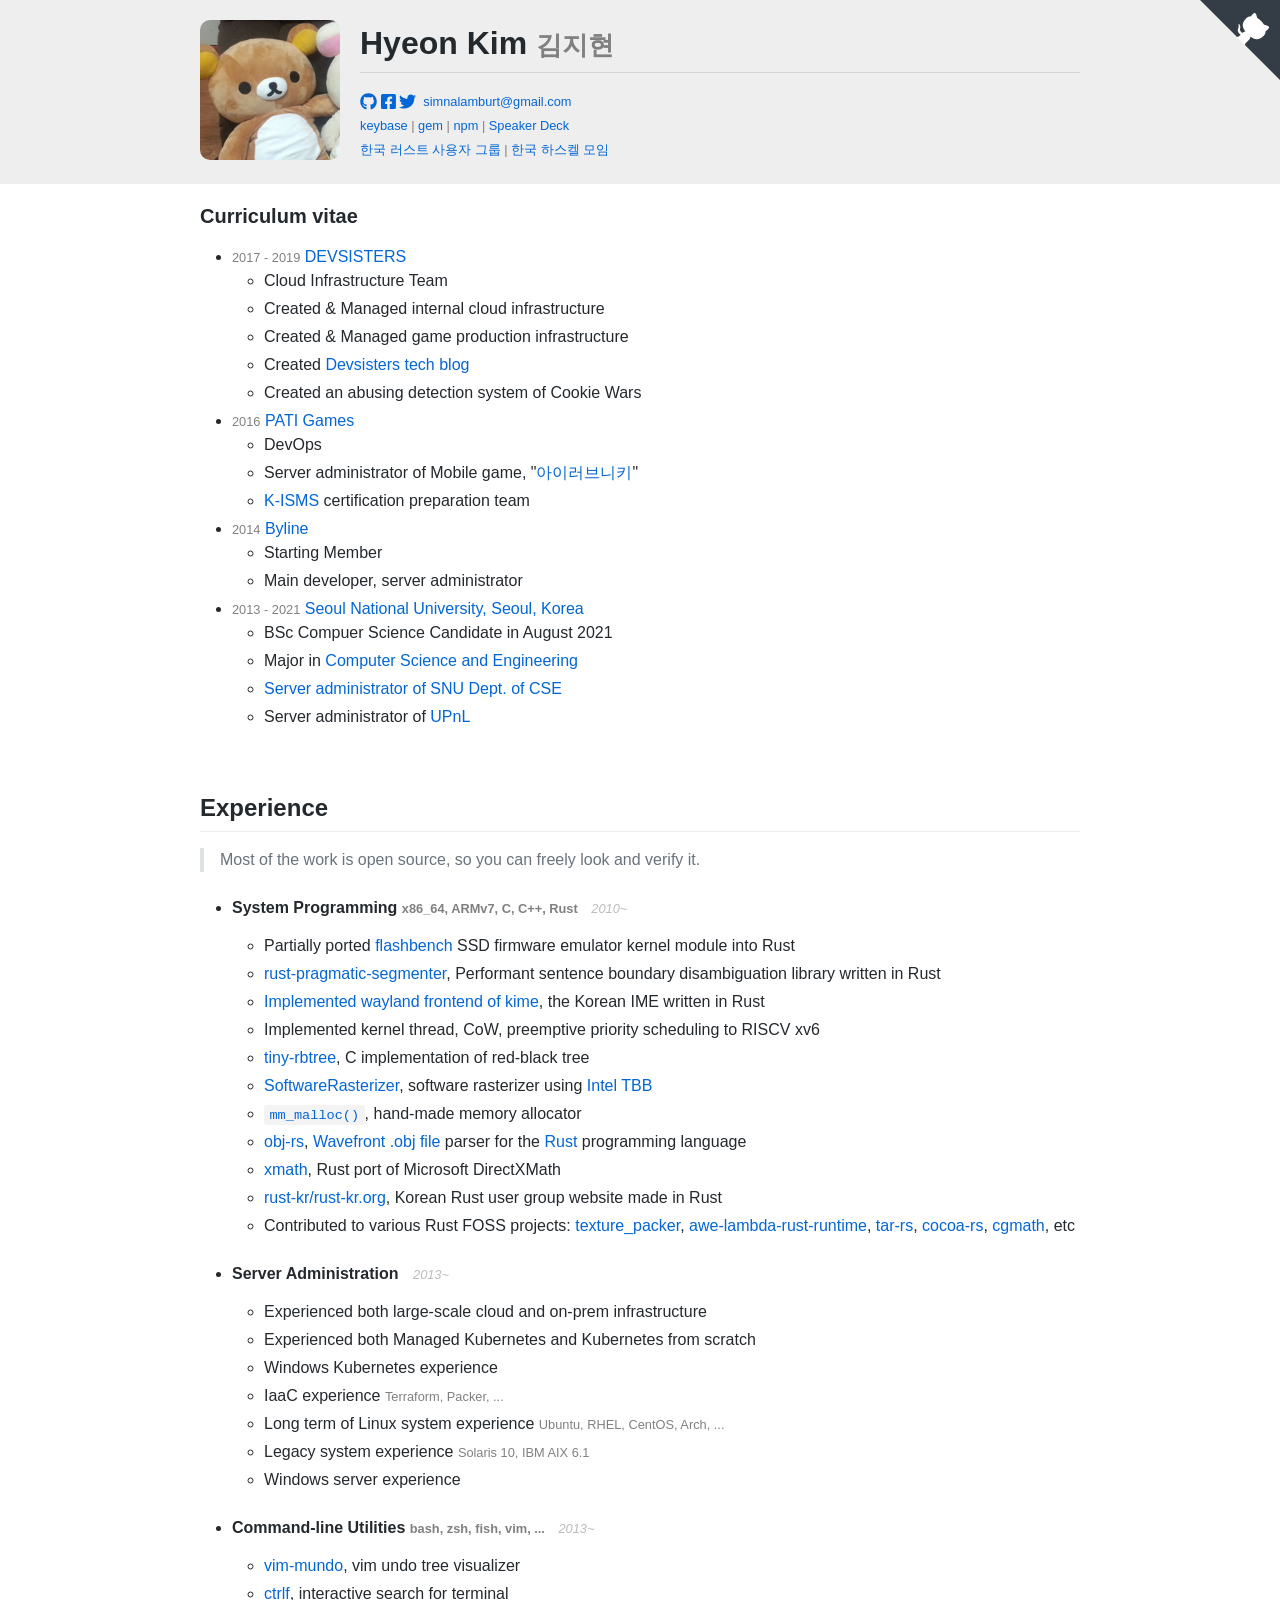
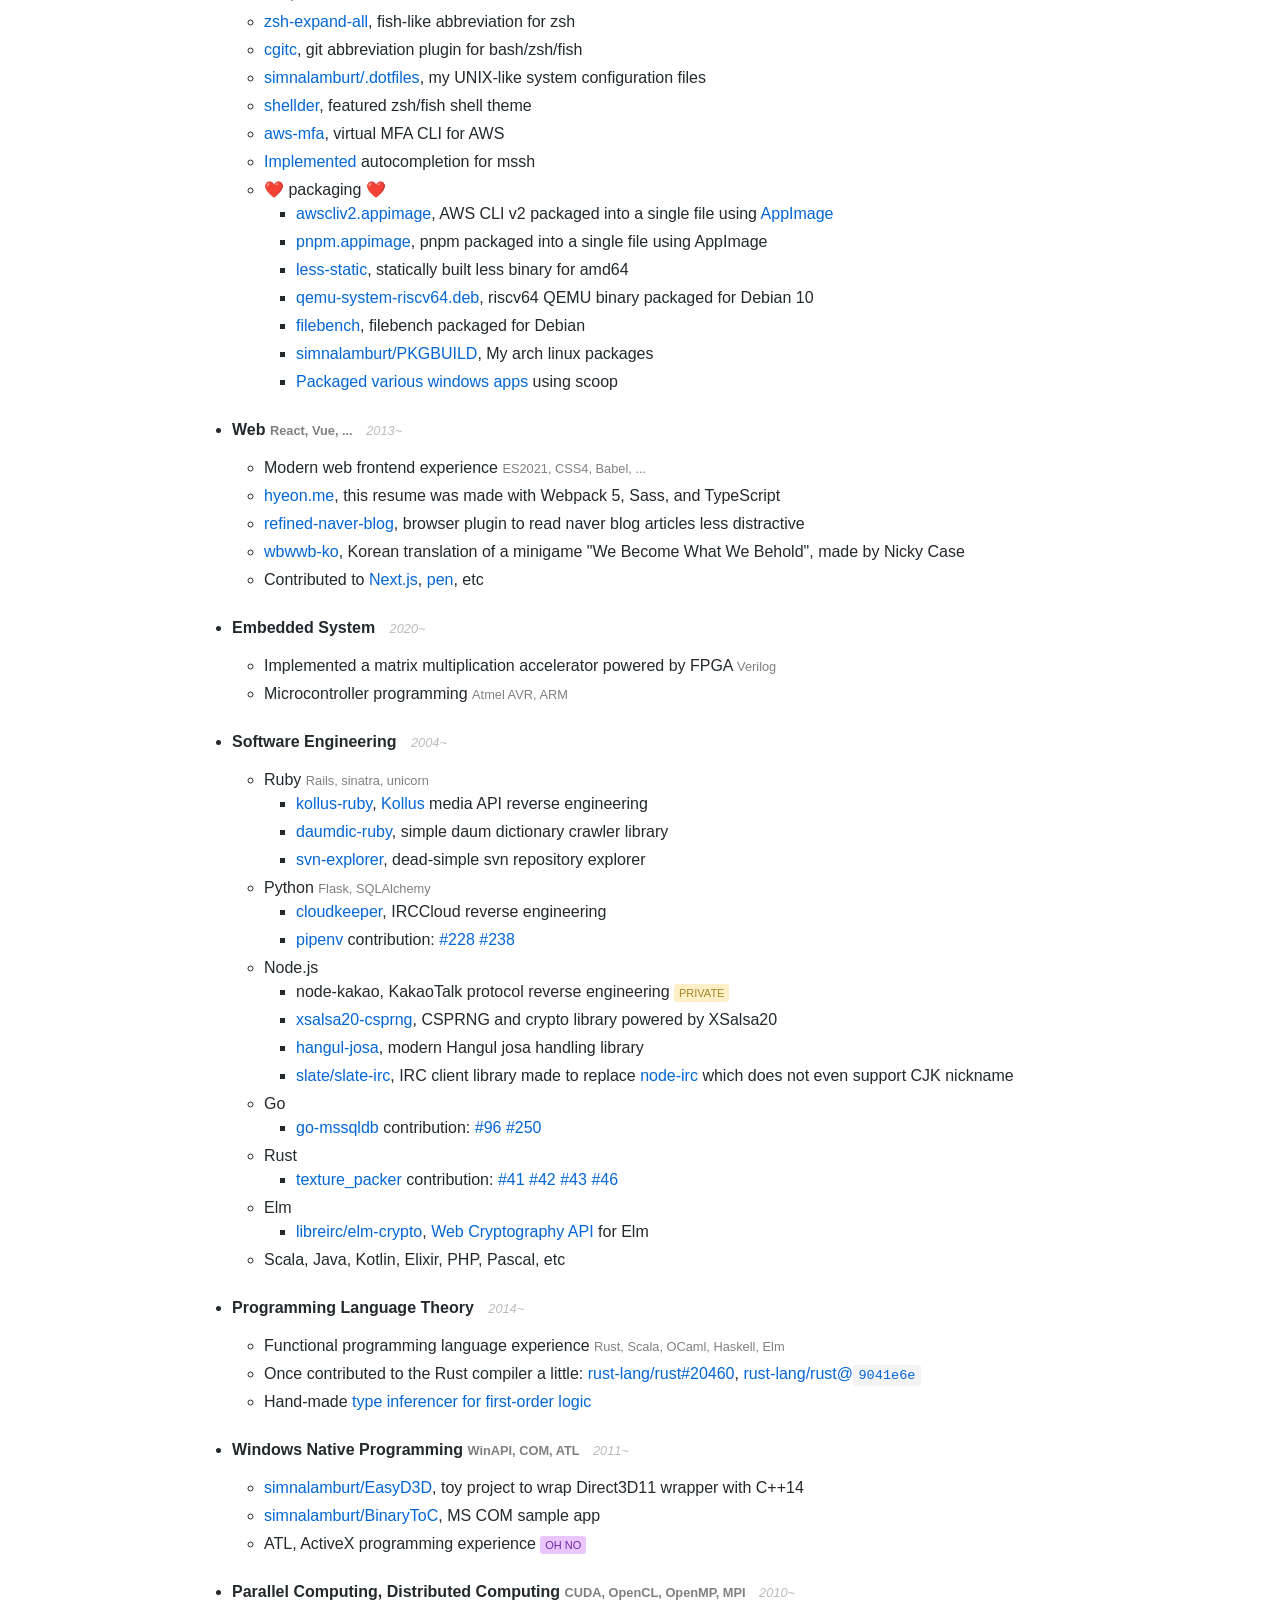
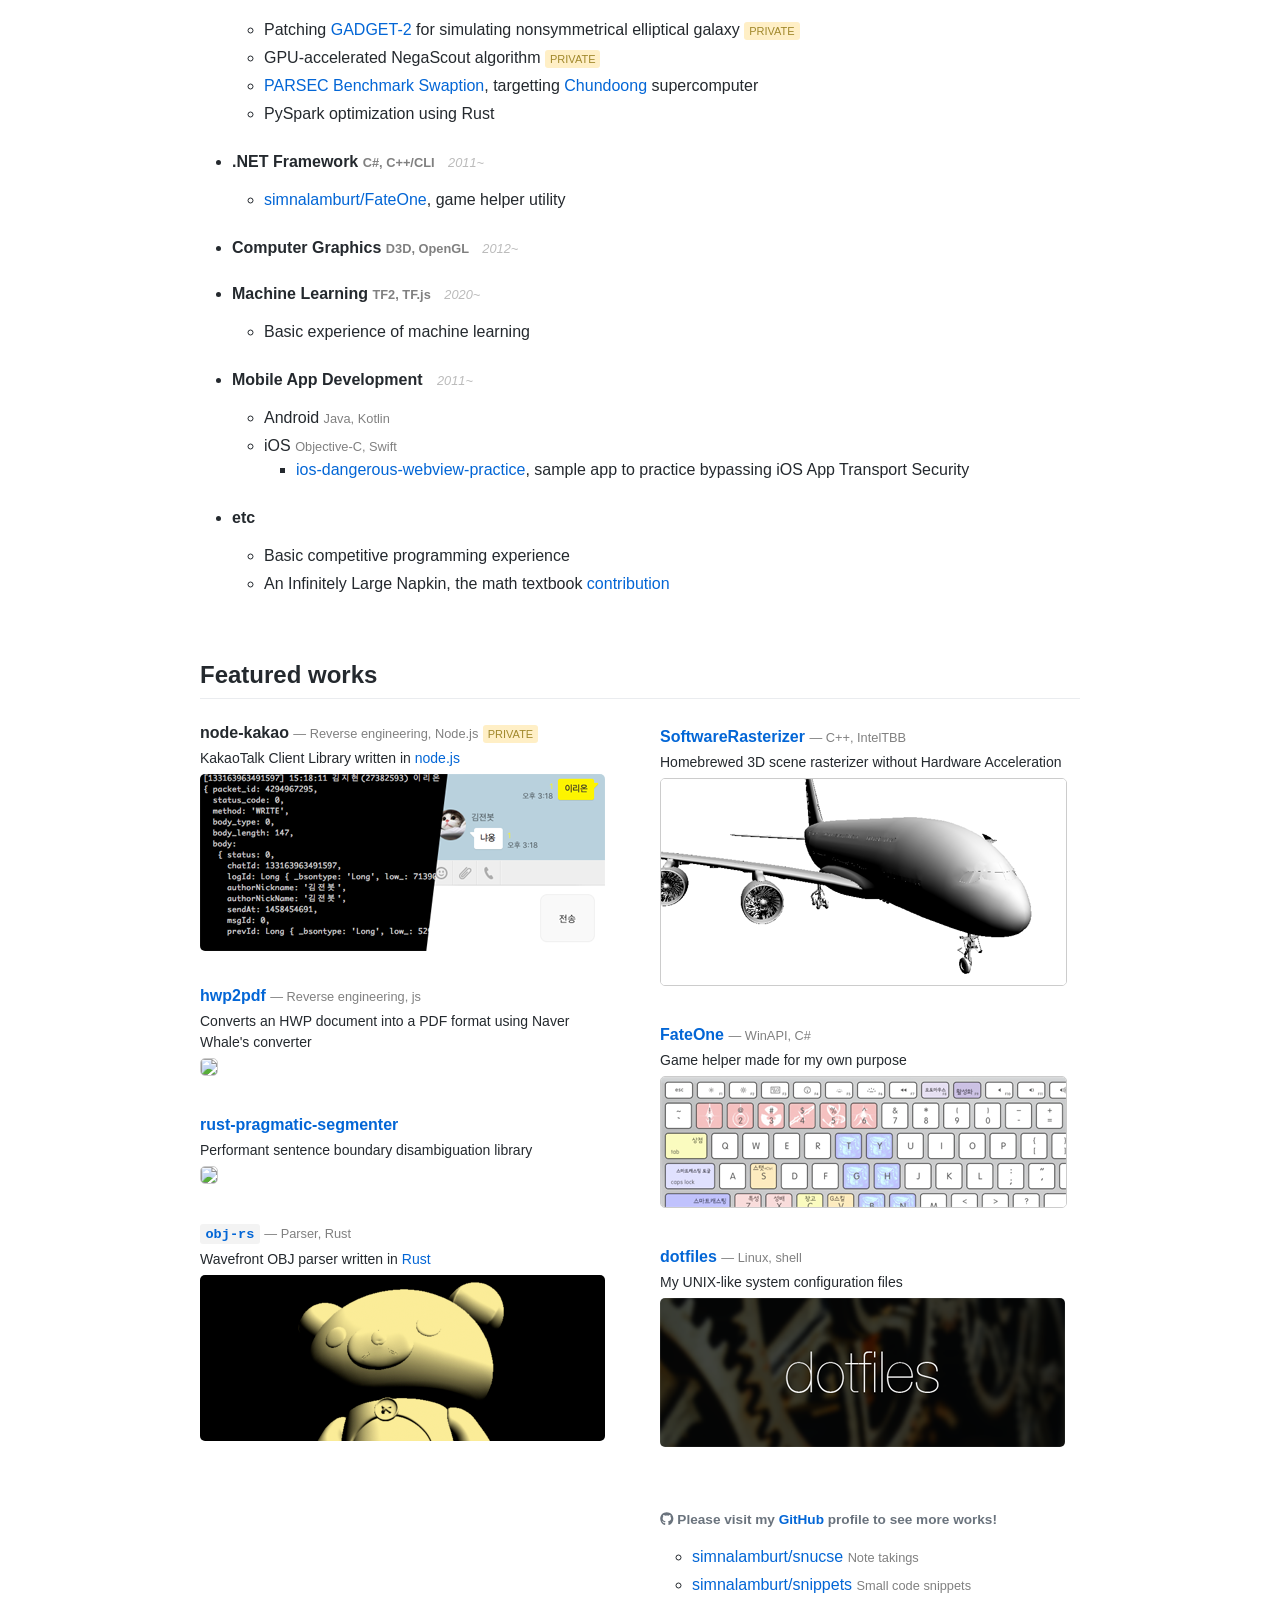
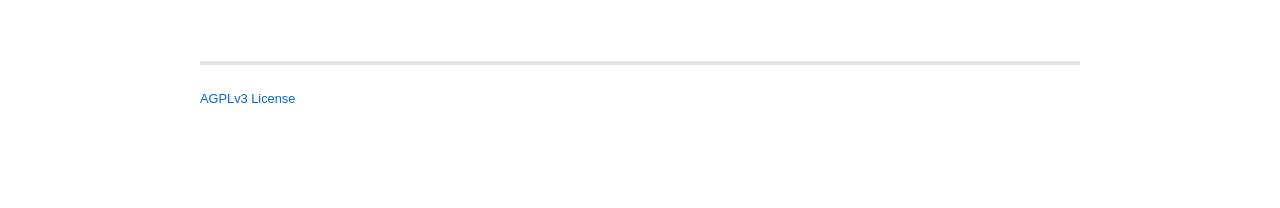
==== commit 286b2e46: "deploy: c3ebe48b68818caf0fe22c7c8f8e5b2d860e8f26" ====
--- a/index.html
+++ b/index.html
@@ -28,4 +28,4 @@
     }
     gtag('js', new Date())
 
-    gtag('config', 'UA-47724944-1')</script><meta property="og:url" content="https://hyeon.me/"/><meta property="og:title" content="Hyeon Kim"/><meta property="og:description" content="Natural Born Developer"/><meta property="og:site_name" content="hyeonme"/><meta property="og:image" content="https://hyeon.me/kuma.png"/><meta property="og:image:type" content="image/png"/><meta property="og:image:width" content="598"/><meta property="og:image:height" content="425"/><meta property="og:type" content="profile"/><meta property="profile:first_name" content="Hyeon"/><meta property="profile:last_name" content="Kim"/><meta property="profile:username" content="simnalamburt"/><meta name="twitter:card" content="summary"/><meta name="twitter:site" content="@simnalamburt"/><meta name="twitter:creator" content="@simnalamburt"/><link rel="apple-touch-icon" sizes="57x57" href="/apple-touch-icon-57x57.png"/><link rel="apple-touch-icon" sizes="60x60" href="/apple-touch-icon-60x60.png"/><link rel="apple-touch-icon" sizes="72x72" href="/apple-touch-icon-72x72.png"/><link rel="apple-touch-icon" sizes="76x76" href="/apple-touch-icon-76x76.png"/><link rel="apple-touch-icon" sizes="114x114" href="/apple-touch-icon-114x114.png"/><link rel="apple-touch-icon" sizes="120x120" href="/apple-touch-icon-120x120.png"/><link rel="apple-touch-icon" sizes="144x144" href="/apple-touch-icon-144x144.png"/><link rel="apple-touch-icon" sizes="152x152" href="/apple-touch-icon-152x152.png"/><link rel="apple-touch-icon" sizes="180x180" href="/apple-touch-icon-180x180.png"/><link rel="icon" type="image/png" href="/favicon-32x32.png" sizes="32x32"/><link rel="icon" type="image/png" href="/android-chrome-192x192.png" sizes="192x192"/><link rel="icon" type="image/png" href="/favicon-96x96.png" sizes="96x96"/><link rel="icon" type="image/png" href="/favicon-16x16.png" sizes="16x16"/><link rel="manifest" href="/manifest.json"/><link rel="mask-icon" href="/safari-pinned-tab.svg" color="#5bbad5"/><meta name="msapplication-TileColor" content="#da532c"/><meta name="msapplication-TileImage" content="/mstile-144x144.png"/><meta name="theme-color" content="#ffffff"/><script defer="defer" src="static/0fccdea23edb47000799.js"></script><link href="static/8e0a403153eb18cf7fdc.css" rel="stylesheet"></head><body><a href="https://github.com/simnalamburt/hyeon.me" class="github-corner"><svg width="80" height="80" viewBox="0 0 250 250" style="fill:#343d46; color:#fff; position: absolute; top: 0; border: 0; right: 0;"><path d="M0,0 L115,115 L130,115 L142,142 L250,250 L250,0 Z"></path><path d="M128.3,109.0 C113.8,99.7 119.0,89.6 119.0,89.6 C122.0,82.7 120.5,78.6 120.5,78.6 C119.2,72.0 123.4,76.3 123.4,76.3 C127.3,80.9 125.5,87.3 125.5,87.3 C122.9,97.6 130.6,101.9 134.4,103.2" fill="currentColor" style="transform-origin: 130px 106px;" class="octo-arm"></path><path d="M115.0,115.0 C114.9,115.1 118.7,116.5 119.8,115.4 L133.7,101.6 C136.9,99.2 139.9,98.4 142.2,98.6 C133.8,88.0 127.5,74.4 143.8,58.0 C148.5,53.4 154.0,51.2 159.7,51.0 C160.3,49.4 163.2,43.6 171.4,40.1 C171.4,40.1 176.1,42.5 178.8,56.2 C183.1,58.6 187.2,61.8 190.9,65.4 C194.5,69.0 197.7,73.2 200.1,77.6 C213.8,80.2 216.3,84.9 216.3,84.9 C212.7,93.1 206.9,96.0 205.4,96.6 C205.1,102.4 203.0,107.8 198.3,112.5 C181.9,128.9 168.3,122.5 157.7,114.1 C157.9,116.9 156.7,120.9 152.7,124.9 L141.0,136.5 C139.8,137.7 141.6,141.9 141.8,141.8 Z" fill="currentColor" class="octo-body"></path></svg></a><header><div><a href="https://github.com/simnalamburt"><img id="me" alt="Profile Picture"/></a><div id="header" class="markdown-body"></div></div></header><div id="main" class="markdown-body"></div></body>+    gtag('config', 'UA-47724944-1')</script><meta property="og:url" content="https://hyeon.me/"/><meta property="og:title" content="Hyeon Kim"/><meta property="og:description" content="Natural Born Developer"/><meta property="og:site_name" content="hyeonme"/><meta property="og:image" content="https://hyeon.me/kuma.png"/><meta property="og:image:type" content="image/png"/><meta property="og:image:width" content="598"/><meta property="og:image:height" content="425"/><meta property="og:type" content="profile"/><meta property="profile:first_name" content="Hyeon"/><meta property="profile:last_name" content="Kim"/><meta property="profile:username" content="simnalamburt"/><meta name="twitter:card" content="summary"/><meta name="twitter:site" content="@simnalamburt"/><meta name="twitter:creator" content="@simnalamburt"/><link rel="apple-touch-icon" sizes="57x57" href="/apple-touch-icon-57x57.png"/><link rel="apple-touch-icon" sizes="60x60" href="/apple-touch-icon-60x60.png"/><link rel="apple-touch-icon" sizes="72x72" href="/apple-touch-icon-72x72.png"/><link rel="apple-touch-icon" sizes="76x76" href="/apple-touch-icon-76x76.png"/><link rel="apple-touch-icon" sizes="114x114" href="/apple-touch-icon-114x114.png"/><link rel="apple-touch-icon" sizes="120x120" href="/apple-touch-icon-120x120.png"/><link rel="apple-touch-icon" sizes="144x144" href="/apple-touch-icon-144x144.png"/><link rel="apple-touch-icon" sizes="152x152" href="/apple-touch-icon-152x152.png"/><link rel="apple-touch-icon" sizes="180x180" href="/apple-touch-icon-180x180.png"/><link rel="icon" type="image/png" href="/favicon-32x32.png" sizes="32x32"/><link rel="icon" type="image/png" href="/android-chrome-192x192.png" sizes="192x192"/><link rel="icon" type="image/png" href="/favicon-96x96.png" sizes="96x96"/><link rel="icon" type="image/png" href="/favicon-16x16.png" sizes="16x16"/><link rel="manifest" href="/manifest.json"/><link rel="mask-icon" href="/safari-pinned-tab.svg" color="#5bbad5"/><meta name="msapplication-TileColor" content="#da532c"/><meta name="msapplication-TileImage" content="/mstile-144x144.png"/><meta name="theme-color" content="#ffffff"/><script defer="defer" src="static/d1d3450333b699310637.js"></script><link href="static/8e0a403153eb18cf7fdc.css" rel="stylesheet"></head><body><a href="https://github.com/simnalamburt/hyeon.me" class="github-corner"><svg width="80" height="80" viewBox="0 0 250 250" style="fill:#343d46; color:#fff; position: absolute; top: 0; border: 0; right: 0;"><path d="M0,0 L115,115 L130,115 L142,142 L250,250 L250,0 Z"></path><path d="M128.3,109.0 C113.8,99.7 119.0,89.6 119.0,89.6 C122.0,82.7 120.5,78.6 120.5,78.6 C119.2,72.0 123.4,76.3 123.4,76.3 C127.3,80.9 125.5,87.3 125.5,87.3 C122.9,97.6 130.6,101.9 134.4,103.2" fill="currentColor" style="transform-origin: 130px 106px;" class="octo-arm"></path><path d="M115.0,115.0 C114.9,115.1 118.7,116.5 119.8,115.4 L133.7,101.6 C136.9,99.2 139.9,98.4 142.2,98.6 C133.8,88.0 127.5,74.4 143.8,58.0 C148.5,53.4 154.0,51.2 159.7,51.0 C160.3,49.4 163.2,43.6 171.4,40.1 C171.4,40.1 176.1,42.5 178.8,56.2 C183.1,58.6 187.2,61.8 190.9,65.4 C194.5,69.0 197.7,73.2 200.1,77.6 C213.8,80.2 216.3,84.9 216.3,84.9 C212.7,93.1 206.9,96.0 205.4,96.6 C205.1,102.4 203.0,107.8 198.3,112.5 C181.9,128.9 168.3,122.5 157.7,114.1 C157.9,116.9 156.7,120.9 152.7,124.9 L141.0,136.5 C139.8,137.7 141.6,141.9 141.8,141.8 Z" fill="currentColor" class="octo-body"></path></svg></a><header><div><a href="https://github.com/simnalamburt"><img id="me" alt="Profile Picture"/></a><div id="header" class="markdown-body"></div></div></header><div id="main" class="markdown-body"></div></body>
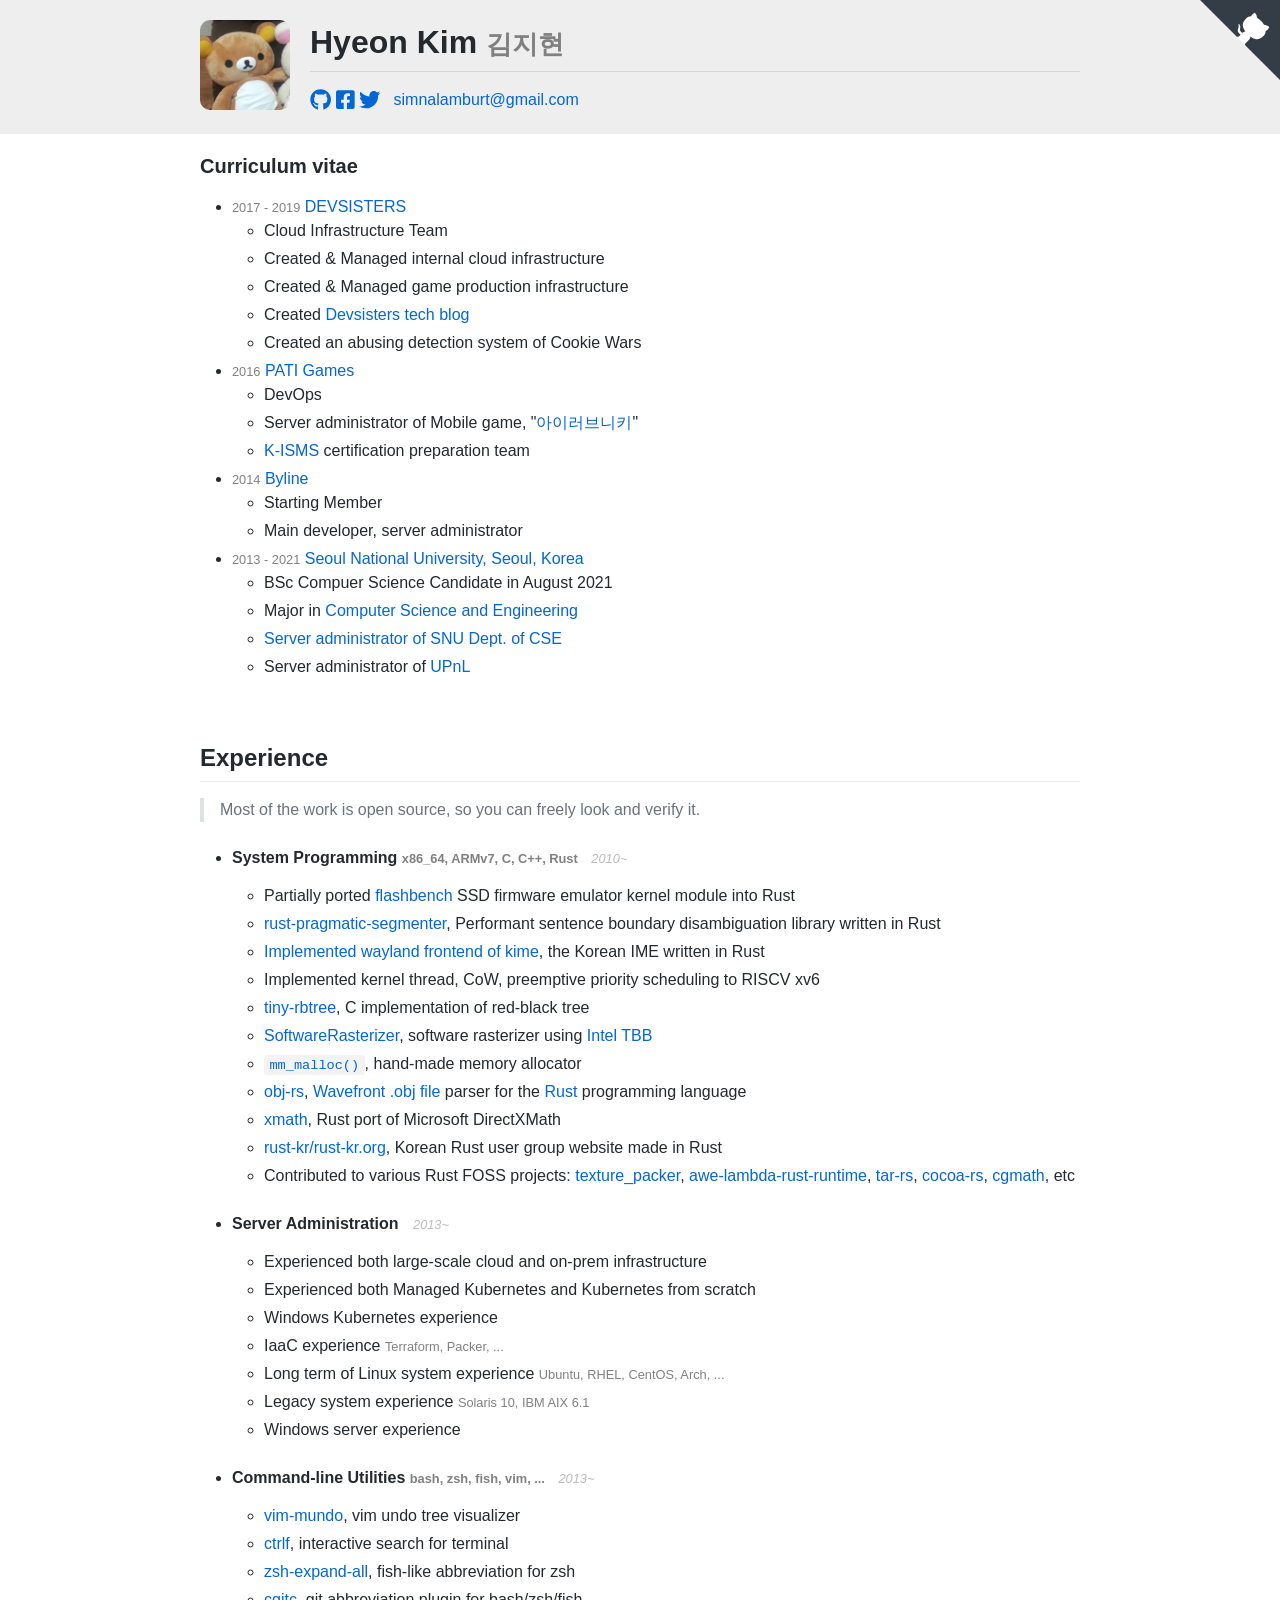
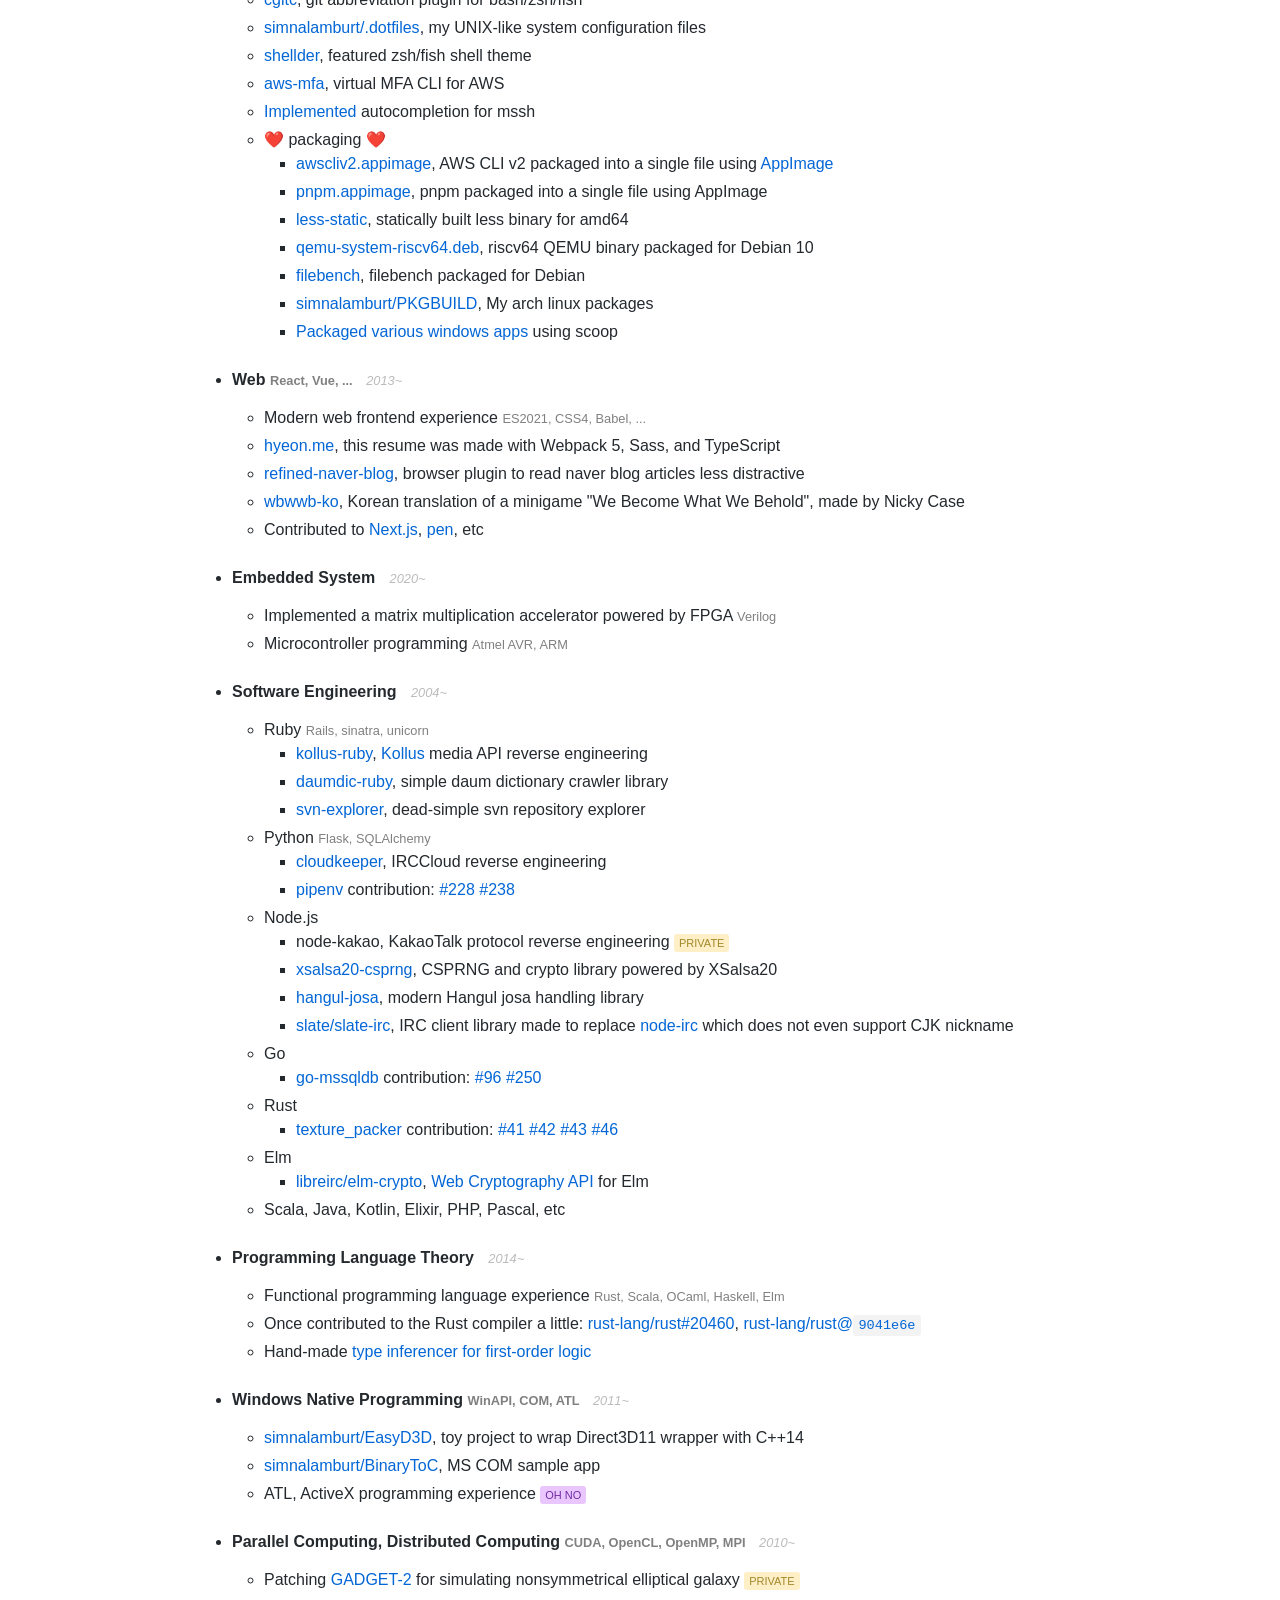
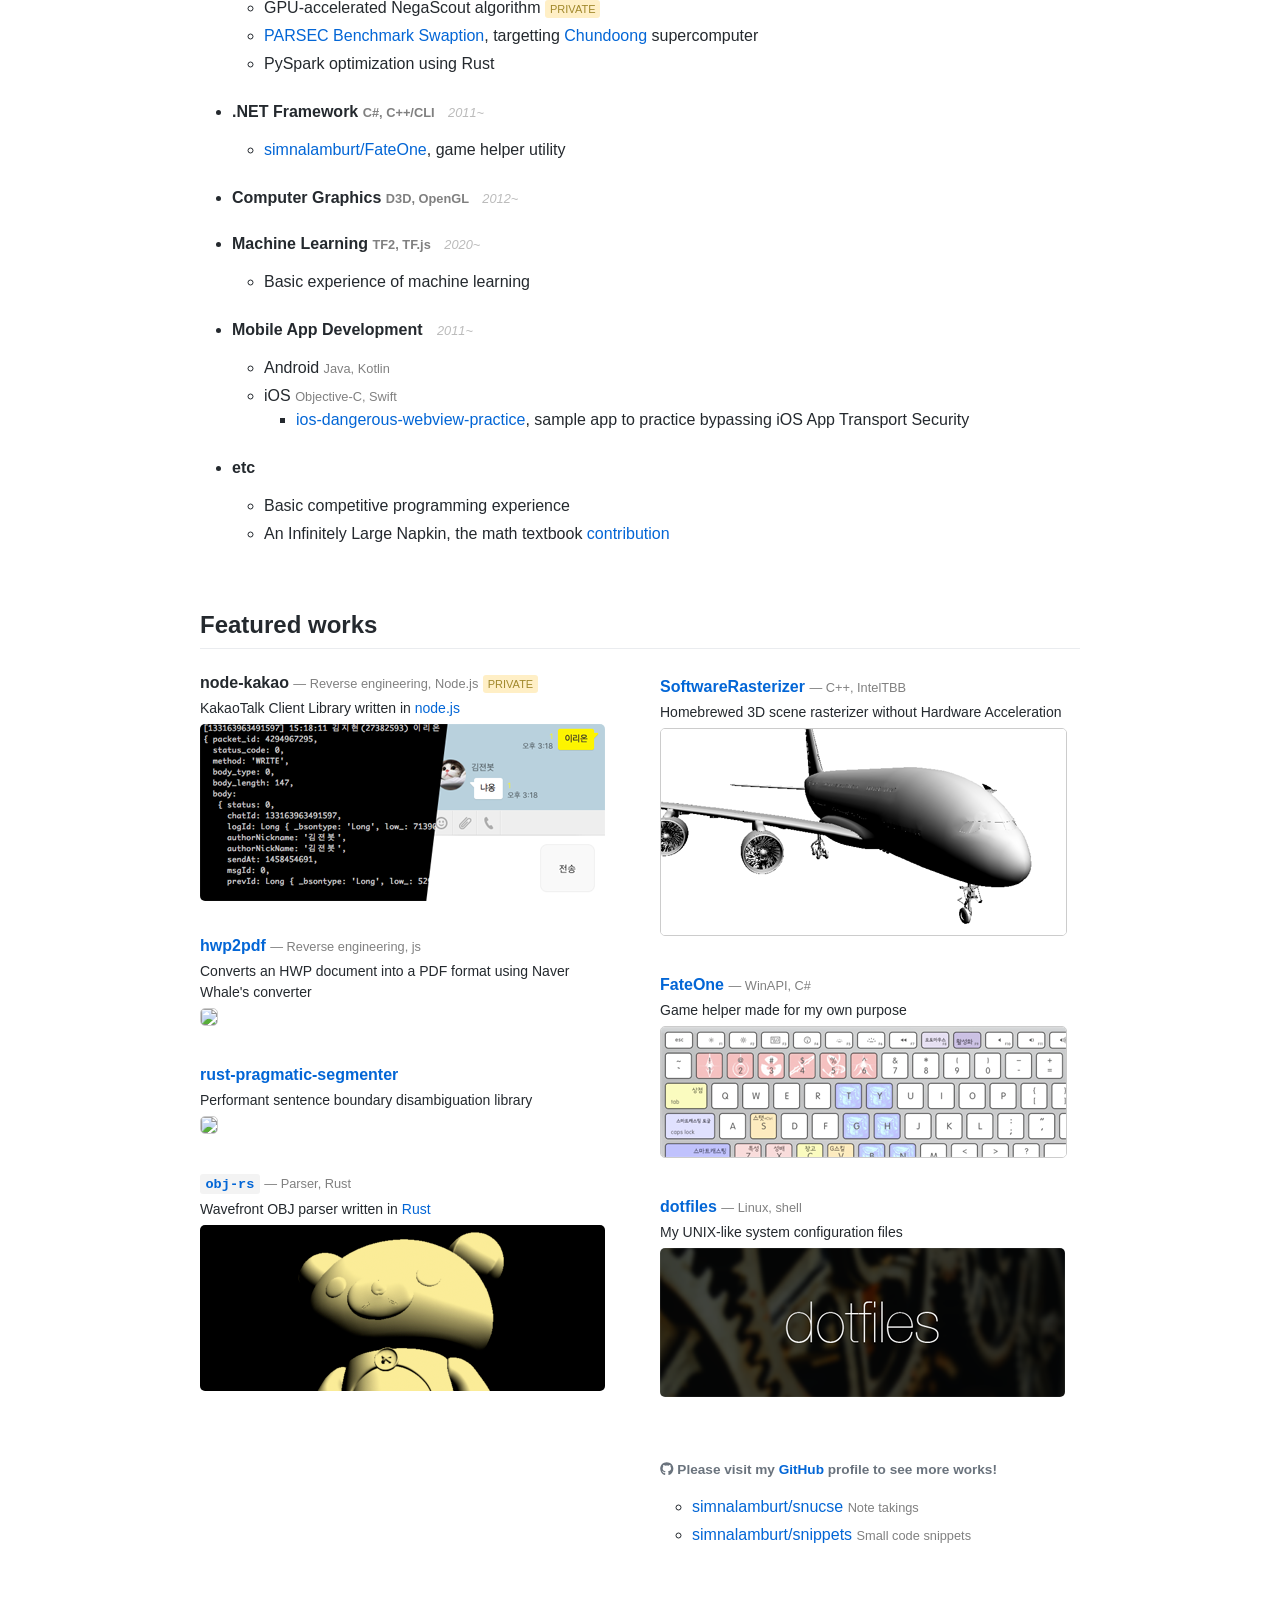
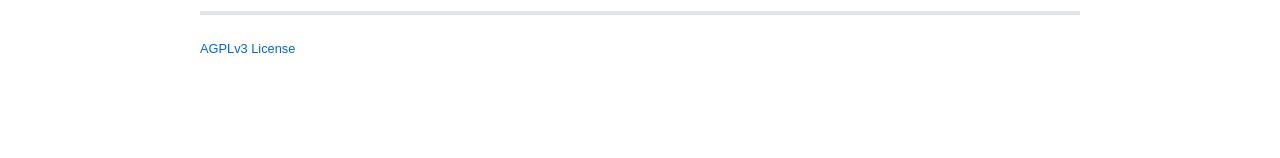
==== commit 6328034b: "deploy: ebc877aa1fe32046e40e0437c9e677cc5a2ea8c6" ====
--- a/index.html
+++ b/index.html
@@ -28,4 +28,4 @@
     }
     gtag('js', new Date())
 
-    gtag('config', 'UA-47724944-1')</script><meta property="og:url" content="https://hyeon.me/"/><meta property="og:title" content="Hyeon Kim"/><meta property="og:description" content="Natural Born Developer"/><meta property="og:site_name" content="hyeonme"/><meta property="og:image" content="https://hyeon.me/kuma.png"/><meta property="og:image:type" content="image/png"/><meta property="og:image:width" content="598"/><meta property="og:image:height" content="425"/><meta property="og:type" content="profile"/><meta property="profile:first_name" content="Hyeon"/><meta property="profile:last_name" content="Kim"/><meta property="profile:username" content="simnalamburt"/><meta name="twitter:card" content="summary"/><meta name="twitter:site" content="@simnalamburt"/><meta name="twitter:creator" content="@simnalamburt"/><link rel="apple-touch-icon" sizes="57x57" href="/apple-touch-icon-57x57.png"/><link rel="apple-touch-icon" sizes="60x60" href="/apple-touch-icon-60x60.png"/><link rel="apple-touch-icon" sizes="72x72" href="/apple-touch-icon-72x72.png"/><link rel="apple-touch-icon" sizes="76x76" href="/apple-touch-icon-76x76.png"/><link rel="apple-touch-icon" sizes="114x114" href="/apple-touch-icon-114x114.png"/><link rel="apple-touch-icon" sizes="120x120" href="/apple-touch-icon-120x120.png"/><link rel="apple-touch-icon" sizes="144x144" href="/apple-touch-icon-144x144.png"/><link rel="apple-touch-icon" sizes="152x152" href="/apple-touch-icon-152x152.png"/><link rel="apple-touch-icon" sizes="180x180" href="/apple-touch-icon-180x180.png"/><link rel="icon" type="image/png" href="/favicon-32x32.png" sizes="32x32"/><link rel="icon" type="image/png" href="/android-chrome-192x192.png" sizes="192x192"/><link rel="icon" type="image/png" href="/favicon-96x96.png" sizes="96x96"/><link rel="icon" type="image/png" href="/favicon-16x16.png" sizes="16x16"/><link rel="manifest" href="/manifest.json"/><link rel="mask-icon" href="/safari-pinned-tab.svg" color="#5bbad5"/><meta name="msapplication-TileColor" content="#da532c"/><meta name="msapplication-TileImage" content="/mstile-144x144.png"/><meta name="theme-color" content="#ffffff"/><script defer="defer" src="static/d1d3450333b699310637.js"></script><link href="static/8e0a403153eb18cf7fdc.css" rel="stylesheet"></head><body><a href="https://github.com/simnalamburt/hyeon.me" class="github-corner"><svg width="80" height="80" viewBox="0 0 250 250" style="fill:#343d46; color:#fff; position: absolute; top: 0; border: 0; right: 0;"><path d="M0,0 L115,115 L130,115 L142,142 L250,250 L250,0 Z"></path><path d="M128.3,109.0 C113.8,99.7 119.0,89.6 119.0,89.6 C122.0,82.7 120.5,78.6 120.5,78.6 C119.2,72.0 123.4,76.3 123.4,76.3 C127.3,80.9 125.5,87.3 125.5,87.3 C122.9,97.6 130.6,101.9 134.4,103.2" fill="currentColor" style="transform-origin: 130px 106px;" class="octo-arm"></path><path d="M115.0,115.0 C114.9,115.1 118.7,116.5 119.8,115.4 L133.7,101.6 C136.9,99.2 139.9,98.4 142.2,98.6 C133.8,88.0 127.5,74.4 143.8,58.0 C148.5,53.4 154.0,51.2 159.7,51.0 C160.3,49.4 163.2,43.6 171.4,40.1 C171.4,40.1 176.1,42.5 178.8,56.2 C183.1,58.6 187.2,61.8 190.9,65.4 C194.5,69.0 197.7,73.2 200.1,77.6 C213.8,80.2 216.3,84.9 216.3,84.9 C212.7,93.1 206.9,96.0 205.4,96.6 C205.1,102.4 203.0,107.8 198.3,112.5 C181.9,128.9 168.3,122.5 157.7,114.1 C157.9,116.9 156.7,120.9 152.7,124.9 L141.0,136.5 C139.8,137.7 141.6,141.9 141.8,141.8 Z" fill="currentColor" class="octo-body"></path></svg></a><header><div><a href="https://github.com/simnalamburt"><img id="me" alt="Profile Picture"/></a><div id="header" class="markdown-body"></div></div></header><div id="main" class="markdown-body"></div></body>+    gtag('config', 'UA-47724944-1')</script><meta property="og:url" content="https://hyeon.me/"/><meta property="og:title" content="Hyeon Kim"/><meta property="og:description" content="Natural Born Developer"/><meta property="og:site_name" content="hyeonme"/><meta property="og:image" content="https://hyeon.me/kuma.png"/><meta property="og:image:type" content="image/png"/><meta property="og:image:width" content="598"/><meta property="og:image:height" content="425"/><meta property="og:type" content="profile"/><meta property="profile:first_name" content="Hyeon"/><meta property="profile:last_name" content="Kim"/><meta property="profile:username" content="simnalamburt"/><meta name="twitter:card" content="summary"/><meta name="twitter:site" content="@simnalamburt"/><meta name="twitter:creator" content="@simnalamburt"/><link rel="apple-touch-icon" sizes="57x57" href="/apple-touch-icon-57x57.png"/><link rel="apple-touch-icon" sizes="60x60" href="/apple-touch-icon-60x60.png"/><link rel="apple-touch-icon" sizes="72x72" href="/apple-touch-icon-72x72.png"/><link rel="apple-touch-icon" sizes="76x76" href="/apple-touch-icon-76x76.png"/><link rel="apple-touch-icon" sizes="114x114" href="/apple-touch-icon-114x114.png"/><link rel="apple-touch-icon" sizes="120x120" href="/apple-touch-icon-120x120.png"/><link rel="apple-touch-icon" sizes="144x144" href="/apple-touch-icon-144x144.png"/><link rel="apple-touch-icon" sizes="152x152" href="/apple-touch-icon-152x152.png"/><link rel="apple-touch-icon" sizes="180x180" href="/apple-touch-icon-180x180.png"/><link rel="icon" type="image/png" href="/favicon-32x32.png" sizes="32x32"/><link rel="icon" type="image/png" href="/android-chrome-192x192.png" sizes="192x192"/><link rel="icon" type="image/png" href="/favicon-96x96.png" sizes="96x96"/><link rel="icon" type="image/png" href="/favicon-16x16.png" sizes="16x16"/><link rel="manifest" href="/manifest.json"/><link rel="mask-icon" href="/safari-pinned-tab.svg" color="#5bbad5"/><meta name="msapplication-TileColor" content="#da532c"/><meta name="msapplication-TileImage" content="/mstile-144x144.png"/><meta name="theme-color" content="#ffffff"/><script defer="defer" src="static/a956d1c065212c0d7235.js"></script><link href="static/544dd6d362617c20a8da.css" rel="stylesheet"></head><body><a href="https://github.com/simnalamburt/hyeon.me" class="github-corner"><svg width="80" height="80" viewBox="0 0 250 250" style="fill:#343d46; color:#fff; position: absolute; top: 0; border: 0; right: 0;"><path d="M0,0 L115,115 L130,115 L142,142 L250,250 L250,0 Z"></path><path d="M128.3,109.0 C113.8,99.7 119.0,89.6 119.0,89.6 C122.0,82.7 120.5,78.6 120.5,78.6 C119.2,72.0 123.4,76.3 123.4,76.3 C127.3,80.9 125.5,87.3 125.5,87.3 C122.9,97.6 130.6,101.9 134.4,103.2" fill="currentColor" style="transform-origin: 130px 106px;" class="octo-arm"></path><path d="M115.0,115.0 C114.9,115.1 118.7,116.5 119.8,115.4 L133.7,101.6 C136.9,99.2 139.9,98.4 142.2,98.6 C133.8,88.0 127.5,74.4 143.8,58.0 C148.5,53.4 154.0,51.2 159.7,51.0 C160.3,49.4 163.2,43.6 171.4,40.1 C171.4,40.1 176.1,42.5 178.8,56.2 C183.1,58.6 187.2,61.8 190.9,65.4 C194.5,69.0 197.7,73.2 200.1,77.6 C213.8,80.2 216.3,84.9 216.3,84.9 C212.7,93.1 206.9,96.0 205.4,96.6 C205.1,102.4 203.0,107.8 198.3,112.5 C181.9,128.9 168.3,122.5 157.7,114.1 C157.9,116.9 156.7,120.9 152.7,124.9 L141.0,136.5 C139.8,137.7 141.6,141.9 141.8,141.8 Z" fill="currentColor" class="octo-body"></path></svg></a><header><div><a href="https://github.com/simnalamburt"><img id="me" alt="Profile Picture"/></a><div id="header" class="markdown-body"></div></div></header><div id="main" class="markdown-body"></div></body>
--- a/static/544dd6d362617c20a8da.css
+++ b/static/544dd6d362617c20a8da.css
@@ -0,0 +1,1337 @@
+/*! normalize.css v8.0.1 | MIT License | github.com/necolas/normalize.css */
+
+/* Document
+   ========================================================================== */
+
+/**
+ * 1. Correct the line height in all browsers.
+ * 2. Prevent adjustments of font size after orientation changes in iOS.
+ */
+
+html {
+  line-height: 1.15; /* 1 */
+  -webkit-text-size-adjust: 100%; /* 2 */
+}
+
+/* Sections
+   ========================================================================== */
+
+/**
+ * Remove the margin in all browsers.
+ */
+
+body {
+  margin: 0;
+}
+
+/**
+ * Render the `main` element consistently in IE.
+ */
+
+main {
+  display: block;
+}
+
+/**
+ * Correct the font size and margin on `h1` elements within `section` and
+ * `article` contexts in Chrome, Firefox, and Safari.
+ */
+
+h1 {
+  font-size: 2em;
+  margin: 0.67em 0;
+}
+
+/* Grouping content
+   ========================================================================== */
+
+/**
+ * 1. Add the correct box sizing in Firefox.
+ * 2. Show the overflow in Edge and IE.
+ */
+
+hr {
+  box-sizing: content-box; /* 1 */
+  height: 0; /* 1 */
+  overflow: visible; /* 2 */
+}
+
+/**
+ * 1. Correct the inheritance and scaling of font size in all browsers.
+ * 2. Correct the odd `em` font sizing in all browsers.
+ */
+
+pre {
+  font-family: monospace, monospace; /* 1 */
+  font-size: 1em; /* 2 */
+}
+
+/* Text-level semantics
+   ========================================================================== */
+
+/**
+ * Remove the gray background on active links in IE 10.
+ */
+
+a {
+  background-color: transparent;
+}
+
+/**
+ * 1. Remove the bottom border in Chrome 57-
+ * 2. Add the correct text decoration in Chrome, Edge, IE, Opera, and Safari.
+ */
+
+abbr[title] {
+  border-bottom: none; /* 1 */
+  text-decoration: underline; /* 2 */
+  text-decoration: underline dotted; /* 2 */
+}
+
+/**
+ * Add the correct font weight in Chrome, Edge, and Safari.
+ */
+
+b,
+strong {
+  font-weight: bolder;
+}
+
+/**
+ * 1. Correct the inheritance and scaling of font size in all browsers.
+ * 2. Correct the odd `em` font sizing in all browsers.
+ */
+
+code,
+kbd,
+samp {
+  font-family: monospace, monospace; /* 1 */
+  font-size: 1em; /* 2 */
+}
+
+/**
+ * Add the correct font size in all browsers.
+ */
+
+small {
+  font-size: 80%;
+}
+
+/**
+ * Prevent `sub` and `sup` elements from affecting the line height in
+ * all browsers.
+ */
+
+sub,
+sup {
+  font-size: 75%;
+  line-height: 0;
+  position: relative;
+  vertical-align: baseline;
+}
+
+sub {
+  bottom: -0.25em;
+}
+
+sup {
+  top: -0.5em;
+}
+
+/* Embedded content
+   ========================================================================== */
+
+/**
+ * Remove the border on images inside links in IE 10.
+ */
+
+img {
+  border-style: none;
+}
+
+/* Forms
+   ========================================================================== */
+
+/**
+ * 1. Change the font styles in all browsers.
+ * 2. Remove the margin in Firefox and Safari.
+ */
+
+button,
+input,
+optgroup,
+select,
+textarea {
+  font-family: inherit; /* 1 */
+  font-size: 100%; /* 1 */
+  line-height: 1.15; /* 1 */
+  margin: 0; /* 2 */
+}
+
+/**
+ * Show the overflow in IE.
+ * 1. Show the overflow in Edge.
+ */
+
+button,
+input { /* 1 */
+  overflow: visible;
+}
+
+/**
+ * Remove the inheritance of text transform in Edge, Firefox, and IE.
+ * 1. Remove the inheritance of text transform in Firefox.
+ */
+
+button,
+select { /* 1 */
+  text-transform: none;
+}
+
+/**
+ * Correct the inability to style clickable types in iOS and Safari.
+ */
+
+button,
+[type="button"],
+[type="reset"],
+[type="submit"] {
+  -webkit-appearance: button;
+}
+
+/**
+ * Remove the inner border and padding in Firefox.
+ */
+
+button::-moz-focus-inner,
+[type="button"]::-moz-focus-inner,
+[type="reset"]::-moz-focus-inner,
+[type="submit"]::-moz-focus-inner {
+  border-style: none;
+  padding: 0;
+}
+
+/**
+ * Restore the focus styles unset by the previous rule.
+ */
+
+button:-moz-focusring,
+[type="button"]:-moz-focusring,
+[type="reset"]:-moz-focusring,
+[type="submit"]:-moz-focusring {
+  outline: 1px dotted ButtonText;
+}
+
+/**
+ * Correct the padding in Firefox.
+ */
+
+fieldset {
+  padding: 0.35em 0.75em 0.625em;
+}
+
+/**
+ * 1. Correct the text wrapping in Edge and IE.
+ * 2. Correct the color inheritance from `fieldset` elements in IE.
+ * 3. Remove the padding so developers are not caught out when they zero out
+ *    `fieldset` elements in all browsers.
+ */
+
+legend {
+  box-sizing: border-box; /* 1 */
+  color: inherit; /* 2 */
+  display: table; /* 1 */
+  max-width: 100%; /* 1 */
+  padding: 0; /* 3 */
+  white-space: normal; /* 1 */
+}
+
+/**
+ * Add the correct vertical alignment in Chrome, Firefox, and Opera.
+ */
+
+progress {
+  vertical-align: baseline;
+}
+
+/**
+ * Remove the default vertical scrollbar in IE 10+.
+ */
+
+textarea {
+  overflow: auto;
+}
+
+/**
+ * 1. Add the correct box sizing in IE 10.
+ * 2. Remove the padding in IE 10.
+ */
+
+[type="checkbox"],
+[type="radio"] {
+  box-sizing: border-box; /* 1 */
+  padding: 0; /* 2 */
+}
+
+/**
+ * Correct the cursor style of increment and decrement buttons in Chrome.
+ */
+
+[type="number"]::-webkit-inner-spin-button,
+[type="number"]::-webkit-outer-spin-button {
+  height: auto;
+}
+
+/**
+ * 1. Correct the odd appearance in Chrome and Safari.
+ * 2. Correct the outline style in Safari.
+ */
+
+[type="search"] {
+  -webkit-appearance: textfield; /* 1 */
+  outline-offset: -2px; /* 2 */
+}
+
+/**
+ * Remove the inner padding in Chrome and Safari on macOS.
+ */
+
+[type="search"]::-webkit-search-decoration {
+  -webkit-appearance: none;
+}
+
+/**
+ * 1. Correct the inability to style clickable types in iOS and Safari.
+ * 2. Change font properties to `inherit` in Safari.
+ */
+
+::-webkit-file-upload-button {
+  -webkit-appearance: button; /* 1 */
+  font: inherit; /* 2 */
+}
+
+/* Interactive
+   ========================================================================== */
+
+/*
+ * Add the correct display in Edge, IE 10+, and Firefox.
+ */
+
+details {
+  display: block;
+}
+
+/*
+ * Add the correct display in all browsers.
+ */
+
+summary {
+  display: list-item;
+}
+
+/* Misc
+   ========================================================================== */
+
+/**
+ * Add the correct display in IE 10+.
+ */
+
+template {
+  display: none;
+}
+
+/**
+ * Add the correct display in IE 10.
+ */
+
+[hidden] {
+  display: none;
+}
+
+.markdown-body .octicon {
+  display: inline-block;
+  fill: currentColor;
+  vertical-align: text-bottom;
+}
+
+.markdown-body .anchor {
+  float: left;
+  line-height: 1;
+  margin-left: -20px;
+  padding-right: 4px;
+}
+
+.markdown-body .anchor:focus {
+  outline: none;
+}
+
+.markdown-body h1 .octicon-link,
+.markdown-body h2 .octicon-link,
+.markdown-body h3 .octicon-link,
+.markdown-body h4 .octicon-link,
+.markdown-body h5 .octicon-link,
+.markdown-body h6 .octicon-link {
+  color: #1b1f23;
+  vertical-align: middle;
+  visibility: hidden;
+}
+
+.markdown-body h1:hover .anchor,
+.markdown-body h2:hover .anchor,
+.markdown-body h3:hover .anchor,
+.markdown-body h4:hover .anchor,
+.markdown-body h5:hover .anchor,
+.markdown-body h6:hover .anchor {
+  text-decoration: none;
+}
+
+.markdown-body h1:hover .anchor .octicon-link,
+.markdown-body h2:hover .anchor .octicon-link,
+.markdown-body h3:hover .anchor .octicon-link,
+.markdown-body h4:hover .anchor .octicon-link,
+.markdown-body h5:hover .anchor .octicon-link,
+.markdown-body h6:hover .anchor .octicon-link {
+  visibility: visible;
+}
+
+.markdown-body h1:hover .anchor .octicon-link:before,
+.markdown-body h2:hover .anchor .octicon-link:before,
+.markdown-body h3:hover .anchor .octicon-link:before,
+.markdown-body h4:hover .anchor .octicon-link:before,
+.markdown-body h5:hover .anchor .octicon-link:before,
+.markdown-body h6:hover .anchor .octicon-link:before {
+  width: 16px;
+  height: 16px;
+  content: ' ';
+  display: inline-block;
+  background-image: url("data:image/svg+xml,%3Csvg xmlns='http://www.w3.org/2000/svg' viewBox='0 0 16 16' version='1.1' width='16' height='16' aria-hidden='true'%3E%3Cpath fill-rule='evenodd' d='M4 9h1v1H4c-1.5 0-3-1.69-3-3.5S2.55 3 4 3h4c1.45 0 3 1.69 3 3.5 0 1.41-.91 2.72-2 3.25V8.59c.58-.45 1-1.27 1-2.09C10 5.22 8.98 4 8 4H4c-.98 0-2 1.22-2 2.5S3 9 4 9zm9-3h-1v1h1c1 0 2 1.22 2 2.5S13.98 12 13 12H9c-.98 0-2-1.22-2-2.5 0-.83.42-1.64 1-2.09V6.25c-1.09.53-2 1.84-2 3.25C6 11.31 7.55 13 9 13h4c1.45 0 3-1.69 3-3.5S14.5 6 13 6z'%3E%3C/path%3E%3C/svg%3E");
+}.markdown-body {
+  -ms-text-size-adjust: 100%;
+  -webkit-text-size-adjust: 100%;
+  line-height: 1.5;
+  color: #24292e;
+  font-family: -apple-system,BlinkMacSystemFont,Segoe UI,Helvetica,Arial,sans-serif,Apple Color Emoji,Segoe UI Emoji;
+  font-size: 16px;
+  line-height: 1.5;
+  word-wrap: break-word;
+}
+
+.markdown-body details {
+  display: block;
+}
+
+.markdown-body summary {
+  display: list-item;
+}
+
+.markdown-body a {
+  background-color: initial;
+}
+
+.markdown-body a:active,
+.markdown-body a:hover {
+  outline-width: 0;
+}
+
+.markdown-body strong {
+  font-weight: inherit;
+  font-weight: bolder;
+}
+
+.markdown-body h1 {
+  font-size: 2em;
+  margin: .67em 0;
+}
+
+.markdown-body img {
+  border-style: none;
+}
+
+.markdown-body code,
+.markdown-body kbd,
+.markdown-body pre {
+  font-family: monospace,monospace;
+  font-size: 1em;
+}
+
+.markdown-body hr {
+  box-sizing: initial;
+  height: 0;
+  overflow: visible;
+}
+
+.markdown-body input {
+  font: inherit;
+  margin: 0;
+}
+
+.markdown-body input {
+  overflow: visible;
+}
+
+.markdown-body [type=checkbox] {
+  box-sizing: border-box;
+  padding: 0;
+}
+
+.markdown-body * {
+  box-sizing: border-box;
+}
+
+.markdown-body input {
+  font-family: inherit;
+  font-size: inherit;
+  line-height: inherit;
+}
+
+.markdown-body a {
+  color: #0366d6;
+  text-decoration: none;
+}
+
+.markdown-body a:hover {
+  text-decoration: underline;
+}
+
+.markdown-body strong {
+  font-weight: 600;
+}
+
+.markdown-body hr {
+  height: 0;
+  margin: 15px 0;
+  overflow: hidden;
+  background: transparent;
+  border: 0;
+  border-bottom: 1px solid #dfe2e5;
+}
+
+.markdown-body hr:after,
+.markdown-body hr:before {
+  display: table;
+  content: "";
+}
+
+.markdown-body hr:after {
+  clear: both;
+}
+
+.markdown-body table {
+  border-spacing: 0;
+  border-collapse: collapse;
+}
+
+.markdown-body td,
+.markdown-body th {
+  padding: 0;
+}
+
+.markdown-body details summary {
+  cursor: pointer;
+}
+
+.markdown-body kbd {
+  display: inline-block;
+  padding: 3px 5px;
+  font: 11px SFMono-Regular,Consolas,Liberation Mono,Menlo,monospace;
+  line-height: 10px;
+  color: #444d56;
+  vertical-align: middle;
+  background-color: #fafbfc;
+  border: 1px solid #d1d5da;
+  border-radius: 3px;
+  box-shadow: inset 0 -1px 0 #d1d5da;
+}
+
+.markdown-body h1,
+.markdown-body h2,
+.markdown-body h3,
+.markdown-body h4,
+.markdown-body h5,
+.markdown-body h6 {
+  margin-top: 0;
+  margin-bottom: 0;
+}
+
+.markdown-body h1 {
+  font-size: 32px;
+}
+
+.markdown-body h1,
+.markdown-body h2 {
+  font-weight: 600;
+}
+
+.markdown-body h2 {
+  font-size: 24px;
+}
+
+.markdown-body h3 {
+  font-size: 20px;
+}
+
+.markdown-body h3,
+.markdown-body h4 {
+  font-weight: 600;
+}
+
+.markdown-body h4 {
+  font-size: 16px;
+}
+
+.markdown-body h5 {
+  font-size: 14px;
+}
+
+.markdown-body h5,
+.markdown-body h6 {
+  font-weight: 600;
+}
+
+.markdown-body h6 {
+  font-size: 12px;
+}
+
+.markdown-body p {
+  margin-top: 0;
+  margin-bottom: 10px;
+}
+
+.markdown-body blockquote {
+  margin: 0;
+}
+
+.markdown-body ol,
+.markdown-body ul {
+  padding-left: 0;
+  margin-top: 0;
+  margin-bottom: 0;
+}
+
+.markdown-body ol ol,
+.markdown-body ul ol {
+  list-style-type: lower-roman;
+}
+
+.markdown-body ol ol ol,
+.markdown-body ol ul ol,
+.markdown-body ul ol ol,
+.markdown-body ul ul ol {
+  list-style-type: lower-alpha;
+}
+
+.markdown-body dd {
+  margin-left: 0;
+}
+
+.markdown-body code,
+.markdown-body pre {
+  font-family: SFMono-Regular,Consolas,Liberation Mono,Menlo,monospace;
+  font-size: 12px;
+}
+
+.markdown-body pre {
+  margin-top: 0;
+  margin-bottom: 0;
+}
+
+.markdown-body input::-webkit-inner-spin-button,
+.markdown-body input::-webkit-outer-spin-button {
+  margin: 0;
+  -webkit-appearance: none;
+  appearance: none;
+}
+
+.markdown-body :checked+.radio-label {
+  position: relative;
+  z-index: 1;
+  border-color: #0366d6;
+}
+
+.markdown-body .border {
+  border: 1px solid #e1e4e8!important;
+}
+
+.markdown-body .border-0 {
+  border: 0!important;
+}
+
+.markdown-body .border-bottom {
+  border-bottom: 1px solid #e1e4e8!important;
+}
+
+.markdown-body .rounded-1 {
+  border-radius: 3px!important;
+}
+
+.markdown-body .bg-white {
+  background-color: #fff!important;
+}
+
+.markdown-body .bg-gray-light {
+  background-color: #fafbfc!important;
+}
+
+.markdown-body .text-gray-light {
+  color: #6a737d!important;
+}
+
+.markdown-body .mb-0 {
+  margin-bottom: 0!important;
+}
+
+.markdown-body .my-2 {
+  margin-top: 8px!important;
+  margin-bottom: 8px!important;
+}
+
+.markdown-body .pl-0 {
+  padding-left: 0!important;
+}
+
+.markdown-body .py-0 {
+  padding-top: 0!important;
+  padding-bottom: 0!important;
+}
+
+.markdown-body .pl-1 {
+  padding-left: 4px!important;
+}
+
+.markdown-body .pl-2 {
+  padding-left: 8px!important;
+}
+
+.markdown-body .py-2 {
+  padding-top: 8px!important;
+  padding-bottom: 8px!important;
+}
+
+.markdown-body .pl-3,
+.markdown-body .px-3 {
+  padding-left: 16px!important;
+}
+
+.markdown-body .px-3 {
+  padding-right: 16px!important;
+}
+
+.markdown-body .pl-4 {
+  padding-left: 24px!important;
+}
+
+.markdown-body .pl-5 {
+  padding-left: 32px!important;
+}
+
+.markdown-body .pl-6 {
+  padding-left: 40px!important;
+}
+
+.markdown-body .f6 {
+  font-size: 12px!important;
+}
+
+.markdown-body .lh-condensed {
+  line-height: 1.25!important;
+}
+
+.markdown-body .text-bold {
+  font-weight: 600!important;
+}
+
+.markdown-body .pl-c {
+  color: #6a737d;
+}
+
+.markdown-body .pl-c1,
+.markdown-body .pl-s .pl-v {
+  color: #005cc5;
+}
+
+.markdown-body .pl-e,
+.markdown-body .pl-en {
+  color: #6f42c1;
+}
+
+.markdown-body .pl-s .pl-s1,
+.markdown-body .pl-smi {
+  color: #24292e;
+}
+
+.markdown-body .pl-ent {
+  color: #22863a;
+}
+
+.markdown-body .pl-k {
+  color: #d73a49;
+}
+
+.markdown-body .pl-pds,
+.markdown-body .pl-s,
+.markdown-body .pl-s .pl-pse .pl-s1,
+.markdown-body .pl-sr,
+.markdown-body .pl-sr .pl-cce,
+.markdown-body .pl-sr .pl-sra,
+.markdown-body .pl-sr .pl-sre {
+  color: #032f62;
+}
+
+.markdown-body .pl-smw,
+.markdown-body .pl-v {
+  color: #e36209;
+}
+
+.markdown-body .pl-bu {
+  color: #b31d28;
+}
+
+.markdown-body .pl-ii {
+  color: #fafbfc;
+  background-color: #b31d28;
+}
+
+.markdown-body .pl-c2 {
+  color: #fafbfc;
+  background-color: #d73a49;
+}
+
+.markdown-body .pl-c2:before {
+  content: "^M";
+}
+
+.markdown-body .pl-sr .pl-cce {
+  font-weight: 700;
+  color: #22863a;
+}
+
+.markdown-body .pl-ml {
+  color: #735c0f;
+}
+
+.markdown-body .pl-mh,
+.markdown-body .pl-mh .pl-en,
+.markdown-body .pl-ms {
+  font-weight: 700;
+  color: #005cc5;
+}
+
+.markdown-body .pl-mi {
+  font-style: italic;
+  color: #24292e;
+}
+
+.markdown-body .pl-mb {
+  font-weight: 700;
+  color: #24292e;
+}
+
+.markdown-body .pl-md {
+  color: #b31d28;
+  background-color: #ffeef0;
+}
+
+.markdown-body .pl-mi1 {
+  color: #22863a;
+  background-color: #f0fff4;
+}
+
+.markdown-body .pl-mc {
+  color: #e36209;
+  background-color: #ffebda;
+}
+
+.markdown-body .pl-mi2 {
+  color: #f6f8fa;
+  background-color: #005cc5;
+}
+
+.markdown-body .pl-mdr {
+  font-weight: 700;
+  color: #6f42c1;
+}
+
+.markdown-body .pl-ba {
+  color: #586069;
+}
+
+.markdown-body .pl-sg {
+  color: #959da5;
+}
+
+.markdown-body .pl-corl {
+  text-decoration: underline;
+  color: #032f62;
+}
+
+.markdown-body .mb-0 {
+  margin-bottom: 0!important;
+}
+
+.markdown-body .my-2 {
+  margin-bottom: 8px!important;
+}
+
+.markdown-body .my-2 {
+  margin-top: 8px!important;
+}
+
+.markdown-body .pl-0 {
+  padding-left: 0!important;
+}
+
+.markdown-body .py-0 {
+  padding-top: 0!important;
+  padding-bottom: 0!important;
+}
+
+.markdown-body .pl-1 {
+  padding-left: 4px!important;
+}
+
+.markdown-body .pl-2 {
+  padding-left: 8px!important;
+}
+
+.markdown-body .py-2 {
+  padding-top: 8px!important;
+  padding-bottom: 8px!important;
+}
+
+.markdown-body .pl-3 {
+  padding-left: 16px!important;
+}
+
+.markdown-body .pl-4 {
+  padding-left: 24px!important;
+}
+
+.markdown-body .pl-5 {
+  padding-left: 32px!important;
+}
+
+.markdown-body .pl-6 {
+  padding-left: 40px!important;
+}
+
+.markdown-body .pl-7 {
+  padding-left: 48px!important;
+}
+
+.markdown-body .pl-8 {
+  padding-left: 64px!important;
+}
+
+.markdown-body .pl-9 {
+  padding-left: 80px!important;
+}
+
+.markdown-body .pl-10 {
+  padding-left: 96px!important;
+}
+
+.markdown-body .pl-11 {
+  padding-left: 112px!important;
+}
+
+.markdown-body .pl-12 {
+  padding-left: 128px!important;
+}
+
+.markdown-body hr {
+  border-bottom-color: #eee;
+}
+
+.markdown-body kbd {
+  display: inline-block;
+  padding: 3px 5px;
+  font: 11px SFMono-Regular,Consolas,Liberation Mono,Menlo,monospace;
+  line-height: 10px;
+  color: #444d56;
+  vertical-align: middle;
+  background-color: #fafbfc;
+  border: 1px solid #d1d5da;
+  border-radius: 3px;
+  box-shadow: inset 0 -1px 0 #d1d5da;
+}
+
+.markdown-body:after,
+.markdown-body:before {
+  display: table;
+  content: "";
+}
+
+.markdown-body:after {
+  clear: both;
+}
+
+.markdown-body>:first-child {
+  margin-top: 0!important;
+}
+
+.markdown-body>:last-child {
+  margin-bottom: 0!important;
+}
+
+.markdown-body a:not([href]) {
+  color: inherit;
+  text-decoration: none;
+}
+
+.markdown-body blockquote,
+.markdown-body details,
+.markdown-body dl,
+.markdown-body ol,
+.markdown-body p,
+.markdown-body pre,
+.markdown-body table,
+.markdown-body ul {
+  margin-top: 0;
+  margin-bottom: 16px;
+}
+
+.markdown-body hr {
+  height: .25em;
+  padding: 0;
+  margin: 24px 0;
+  background-color: #e1e4e8;
+  border: 0;
+}
+
+.markdown-body blockquote {
+  padding: 0 1em;
+  color: #6a737d;
+  border-left: .25em solid #dfe2e5;
+}
+
+.markdown-body blockquote>:first-child {
+  margin-top: 0;
+}
+
+.markdown-body blockquote>:last-child {
+  margin-bottom: 0;
+}
+
+.markdown-body h1,
+.markdown-body h2,
+.markdown-body h3,
+.markdown-body h4,
+.markdown-body h5,
+.markdown-body h6 {
+  margin-top: 24px;
+  margin-bottom: 16px;
+  font-weight: 600;
+  line-height: 1.25;
+}
+
+.markdown-body h1 {
+  font-size: 2em;
+}
+
+.markdown-body h1,
+.markdown-body h2 {
+  padding-bottom: .3em;
+  border-bottom: 1px solid #eaecef;
+}
+
+.markdown-body h2 {
+  font-size: 1.5em;
+}
+
+.markdown-body h3 {
+  font-size: 1.25em;
+}
+
+.markdown-body h4 {
+  font-size: 1em;
+}
+
+.markdown-body h5 {
+  font-size: .875em;
+}
+
+.markdown-body h6 {
+  font-size: .85em;
+  color: #6a737d;
+}
+
+.markdown-body ol,
+.markdown-body ul {
+  padding-left: 2em;
+}
+
+.markdown-body ol ol,
+.markdown-body ol ul,
+.markdown-body ul ol,
+.markdown-body ul ul {
+  margin-top: 0;
+  margin-bottom: 0;
+}
+
+.markdown-body li {
+  word-wrap: break-all;
+}
+
+.markdown-body li>p {
+  margin-top: 16px;
+}
+
+.markdown-body li+li {
+  margin-top: .25em;
+}
+
+.markdown-body dl {
+  padding: 0;
+}
+
+.markdown-body dl dt {
+  padding: 0;
+  margin-top: 16px;
+  font-size: 1em;
+  font-style: italic;
+  font-weight: 600;
+}
+
+.markdown-body dl dd {
+  padding: 0 16px;
+  margin-bottom: 16px;
+}
+
+.markdown-body table {
+  display: block;
+  width: 100%;
+  overflow: auto;
+}
+
+.markdown-body table th {
+  font-weight: 600;
+}
+
+.markdown-body table td,
+.markdown-body table th {
+  padding: 6px 13px;
+  border: 1px solid #dfe2e5;
+}
+
+.markdown-body table tr {
+  background-color: #fff;
+  border-top: 1px solid #c6cbd1;
+}
+
+.markdown-body table tr:nth-child(2n) {
+  background-color: #f6f8fa;
+}
+
+.markdown-body img {
+  max-width: 100%;
+  box-sizing: initial;
+  background-color: #fff;
+}
+
+.markdown-body img[align=right] {
+  padding-left: 20px;
+}
+
+.markdown-body img[align=left] {
+  padding-right: 20px;
+}
+
+.markdown-body code {
+  padding: .2em .4em;
+  margin: 0;
+  font-size: 85%;
+  background-color: rgba(27,31,35,.05);
+  border-radius: 3px;
+}
+
+.markdown-body pre {
+  word-wrap: normal;
+}
+
+.markdown-body pre>code {
+  padding: 0;
+  margin: 0;
+  font-size: 100%;
+  word-break: normal;
+  white-space: pre;
+  background: transparent;
+  border: 0;
+}
+
+.markdown-body .highlight {
+  margin-bottom: 16px;
+}
+
+.markdown-body .highlight pre {
+  margin-bottom: 0;
+  word-break: normal;
+}
+
+.markdown-body .highlight pre,
+.markdown-body pre {
+  padding: 16px;
+  overflow: auto;
+  font-size: 85%;
+  line-height: 1.45;
+  background-color: #f6f8fa;
+  border-radius: 3px;
+}
+
+.markdown-body pre code {
+  display: inline;
+  max-width: auto;
+  padding: 0;
+  margin: 0;
+  overflow: visible;
+  line-height: inherit;
+  word-wrap: normal;
+  background-color: initial;
+  border: 0;
+}
+
+.markdown-body .commit-tease-sha {
+  display: inline-block;
+  font-family: SFMono-Regular,Consolas,Liberation Mono,Menlo,monospace;
+  font-size: 90%;
+  color: #444d56;
+}
+
+.markdown-body .full-commit .btn-outline:not(:disabled):hover {
+  color: #005cc5;
+  border-color: #005cc5;
+}
+
+.markdown-body .blob-wrapper {
+  overflow-x: auto;
+  overflow-y: hidden;
+}
+
+.markdown-body .blob-wrapper-embedded {
+  max-height: 240px;
+  overflow-y: auto;
+}
+
+.markdown-body .blob-num {
+  width: 1%;
+  min-width: 50px;
+  padding-right: 10px;
+  padding-left: 10px;
+  font-family: SFMono-Regular,Consolas,Liberation Mono,Menlo,monospace;
+  font-size: 12px;
+  line-height: 20px;
+  color: rgba(27,31,35,.3);
+  text-align: right;
+  white-space: nowrap;
+  vertical-align: top;
+  cursor: pointer;
+  -webkit-user-select: none;
+  -moz-user-select: none;
+  -ms-user-select: none;
+  user-select: none;
+}
+
+.markdown-body .blob-num:hover {
+  color: rgba(27,31,35,.6);
+}
+
+.markdown-body .blob-num:before {
+  content: attr(data-line-number);
+}
+
+.markdown-body .blob-code {
+  position: relative;
+  padding-right: 10px;
+  padding-left: 10px;
+  line-height: 20px;
+  vertical-align: top;
+}
+
+.markdown-body .blob-code-inner {
+  overflow: visible;
+  font-family: SFMono-Regular,Consolas,Liberation Mono,Menlo,monospace;
+  font-size: 12px;
+  color: #24292e;
+  word-wrap: normal;
+  white-space: pre;
+}
+
+.markdown-body .pl-token.active,
+.markdown-body .pl-token:hover {
+  cursor: pointer;
+  background: #ffea7f;
+}
+
+.markdown-body .tab-size[data-tab-size="1"] {
+  -moz-tab-size: 1;
+  tab-size: 1;
+}
+
+.markdown-body .tab-size[data-tab-size="2"] {
+  -moz-tab-size: 2;
+  tab-size: 2;
+}
+
+.markdown-body .tab-size[data-tab-size="3"] {
+  -moz-tab-size: 3;
+  tab-size: 3;
+}
+
+.markdown-body .tab-size[data-tab-size="4"] {
+  -moz-tab-size: 4;
+  tab-size: 4;
+}
+
+.markdown-body .tab-size[data-tab-size="5"] {
+  -moz-tab-size: 5;
+  tab-size: 5;
+}
+
+.markdown-body .tab-size[data-tab-size="6"] {
+  -moz-tab-size: 6;
+  tab-size: 6;
+}
+
+.markdown-body .tab-size[data-tab-size="7"] {
+  -moz-tab-size: 7;
+  tab-size: 7;
+}
+
+.markdown-body .tab-size[data-tab-size="8"] {
+  -moz-tab-size: 8;
+  tab-size: 8;
+}
+
+.markdown-body .tab-size[data-tab-size="9"] {
+  -moz-tab-size: 9;
+  tab-size: 9;
+}
+
+.markdown-body .tab-size[data-tab-size="10"] {
+  -moz-tab-size: 10;
+  tab-size: 10;
+}
+
+.markdown-body .tab-size[data-tab-size="11"] {
+  -moz-tab-size: 11;
+  tab-size: 11;
+}
+
+.markdown-body .tab-size[data-tab-size="12"] {
+  -moz-tab-size: 12;
+  tab-size: 12;
+}
+
+.markdown-body .task-list-item {
+  list-style-type: none;
+}
+
+.markdown-body .task-list-item+.task-list-item {
+  margin-top: 3px;
+}
+
+.markdown-body .task-list-item input {
+  margin: 0 .2em .25em -1.6em;
+  vertical-align: middle;
+}
+
+*{box-sizing:border-box}.markdown-body small{color:gray}.rounded{border-radius:5px;overflow:hidden}i.private::after{display:inline-block;padding:4px 5px 3px;font-size:11px;font-weight:300;line-height:11px;border-radius:3px;font-style:normal;content:"PRIVATE";color:#a1882b;background-color:#ffefc6}i.oh-no::after{display:inline-block;padding:4px 5px 3px;font-size:11px;font-weight:300;line-height:11px;border-radius:3px;font-style:normal;content:"OH NO";color:#702ba1;background-color:#eac6ff}@media(max-width: 600px){.github-corner{display:none}.markdown-body{font-size:14px}}header{background:#eee}header>div{max-width:920px;margin:0 auto;padding:20px 20px}@media(min-width: 601px){header>div{display:flex;justify-content:center;align-items:center}}header>div>a{background:#eee}@media(max-width: 600px){header>div>a{float:left}}header>div>a>img#me{width:90px;height:90px;margin-right:20px;border-radius:10px}@media(max-width: 600px){header>div>a>img#me{width:53px;height:53px;margin-right:15px;border-radius:100%}}header #header{flex-grow:1}header #header h1{border-color:#d4d4d4}#main{max-width:920px;margin:0 auto;padding:20px 20px 100px}#main #featured-works{margin-bottom:0}#main #featured-works+ul{list-style:none;padding-left:0}@media(min-width: 601px),print{#main #featured-works+ul{columns:2;column-gap:40px}}#main #featured-works+ul>li{width:100%;display:inline-block}#main #featured-works+ul>li>h4{margin-bottom:0}#main #featured-works+ul>li>h4>small{font-weight:normal}#main #featured-works+ul>li>h4>small::before{content:"― "}#main #featured-works+ul>li>p{font-size:14px;margin:5px 0}#main>ul:nth-of-type(2)>li>h4>small>em{margin-left:10px;font-weight:normal;color:#bbb}#main>ul:nth-of-type(2)>li>h4>small>em::before{content:"20"}#main>ul:nth-of-type(2)>li>h4>small>em::after{content:"~"}@media(max-width: 600px){#main>ul:nth-of-type(2)>li>h4>small>em{display:none}}@page{size:A4 portrait}
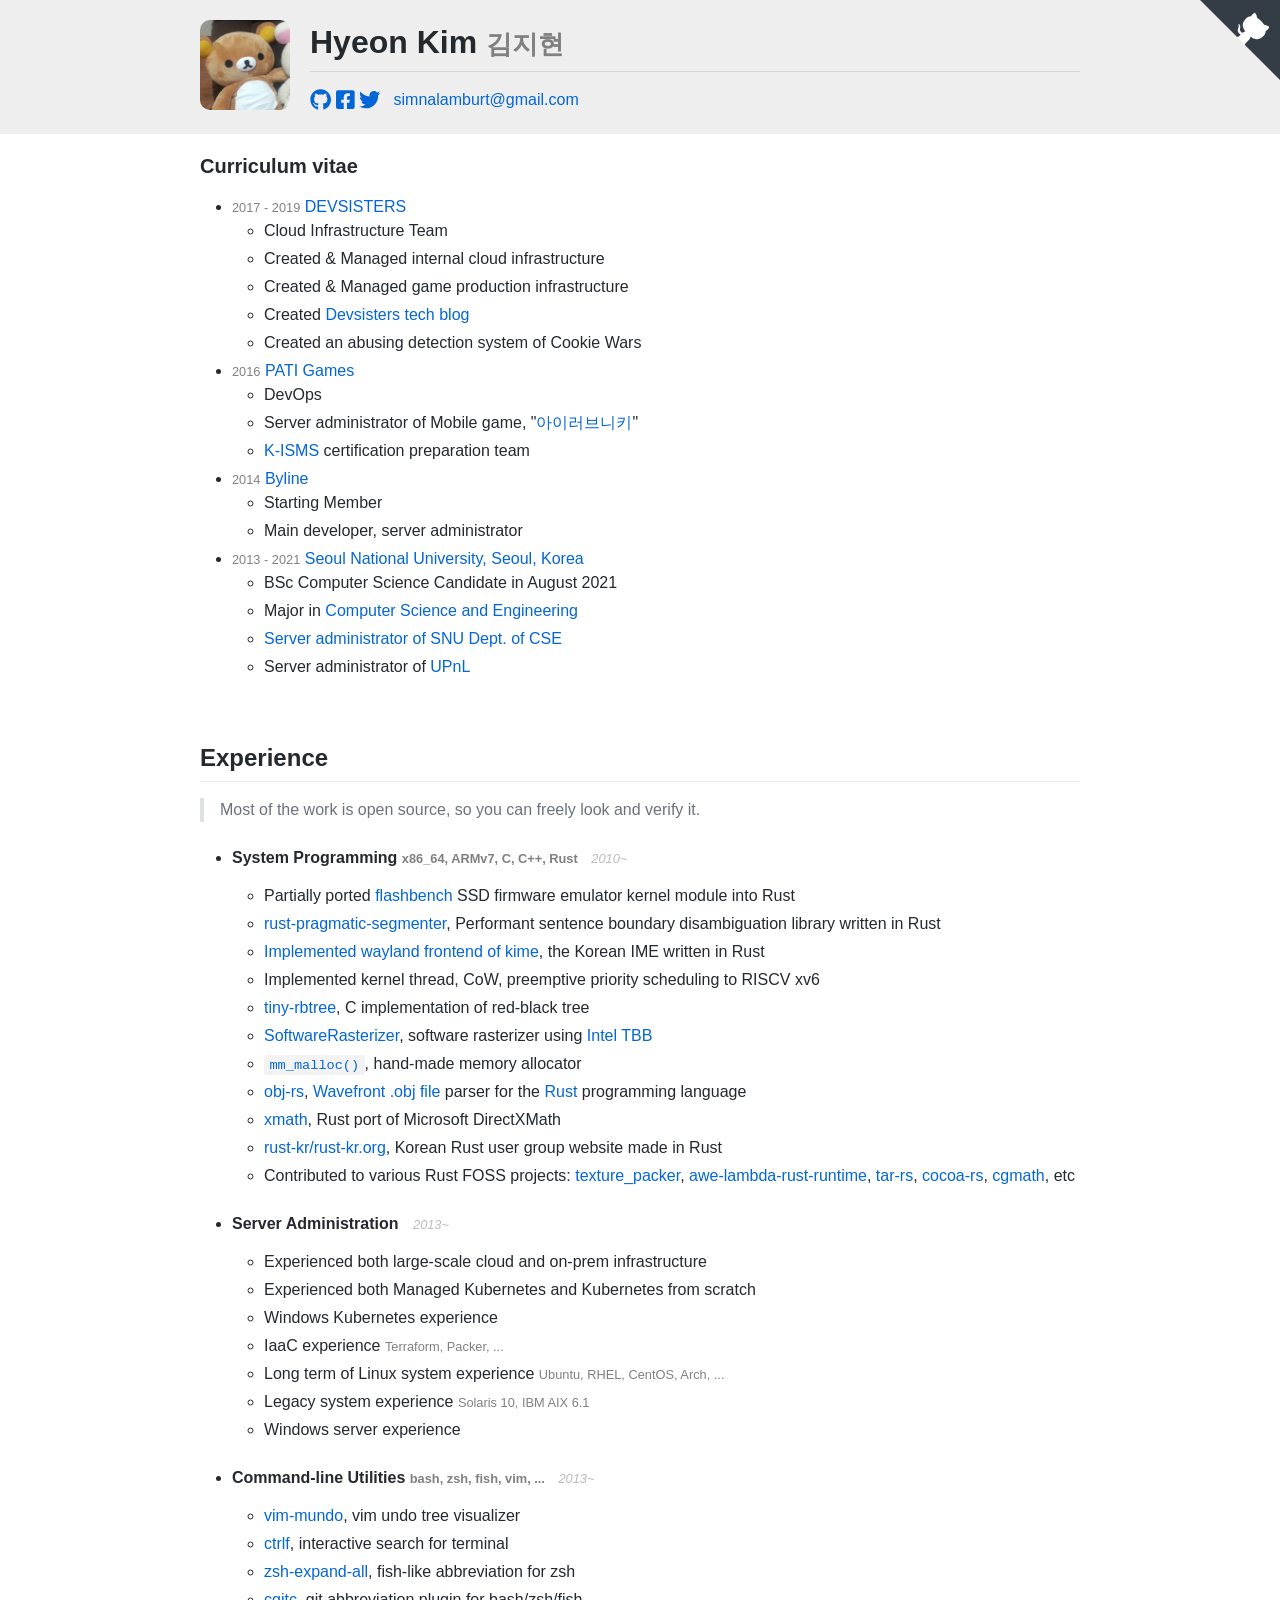
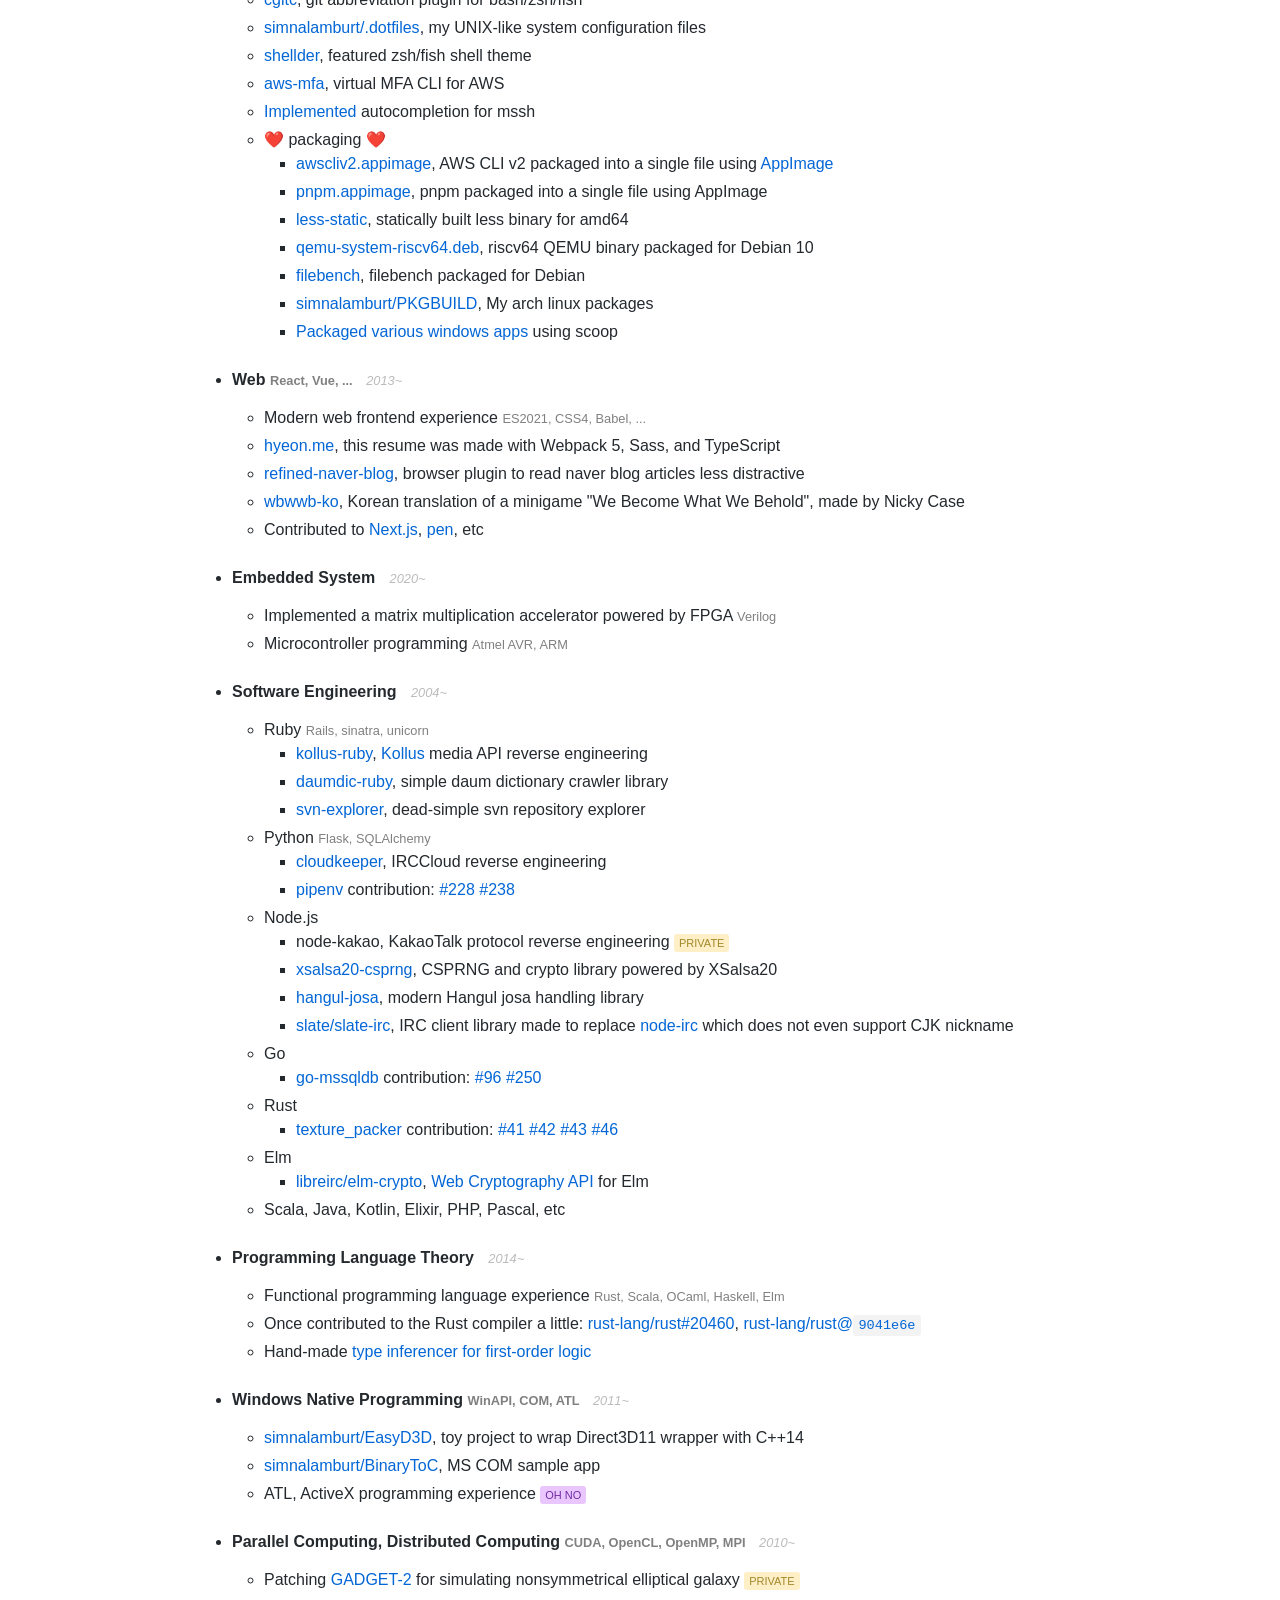
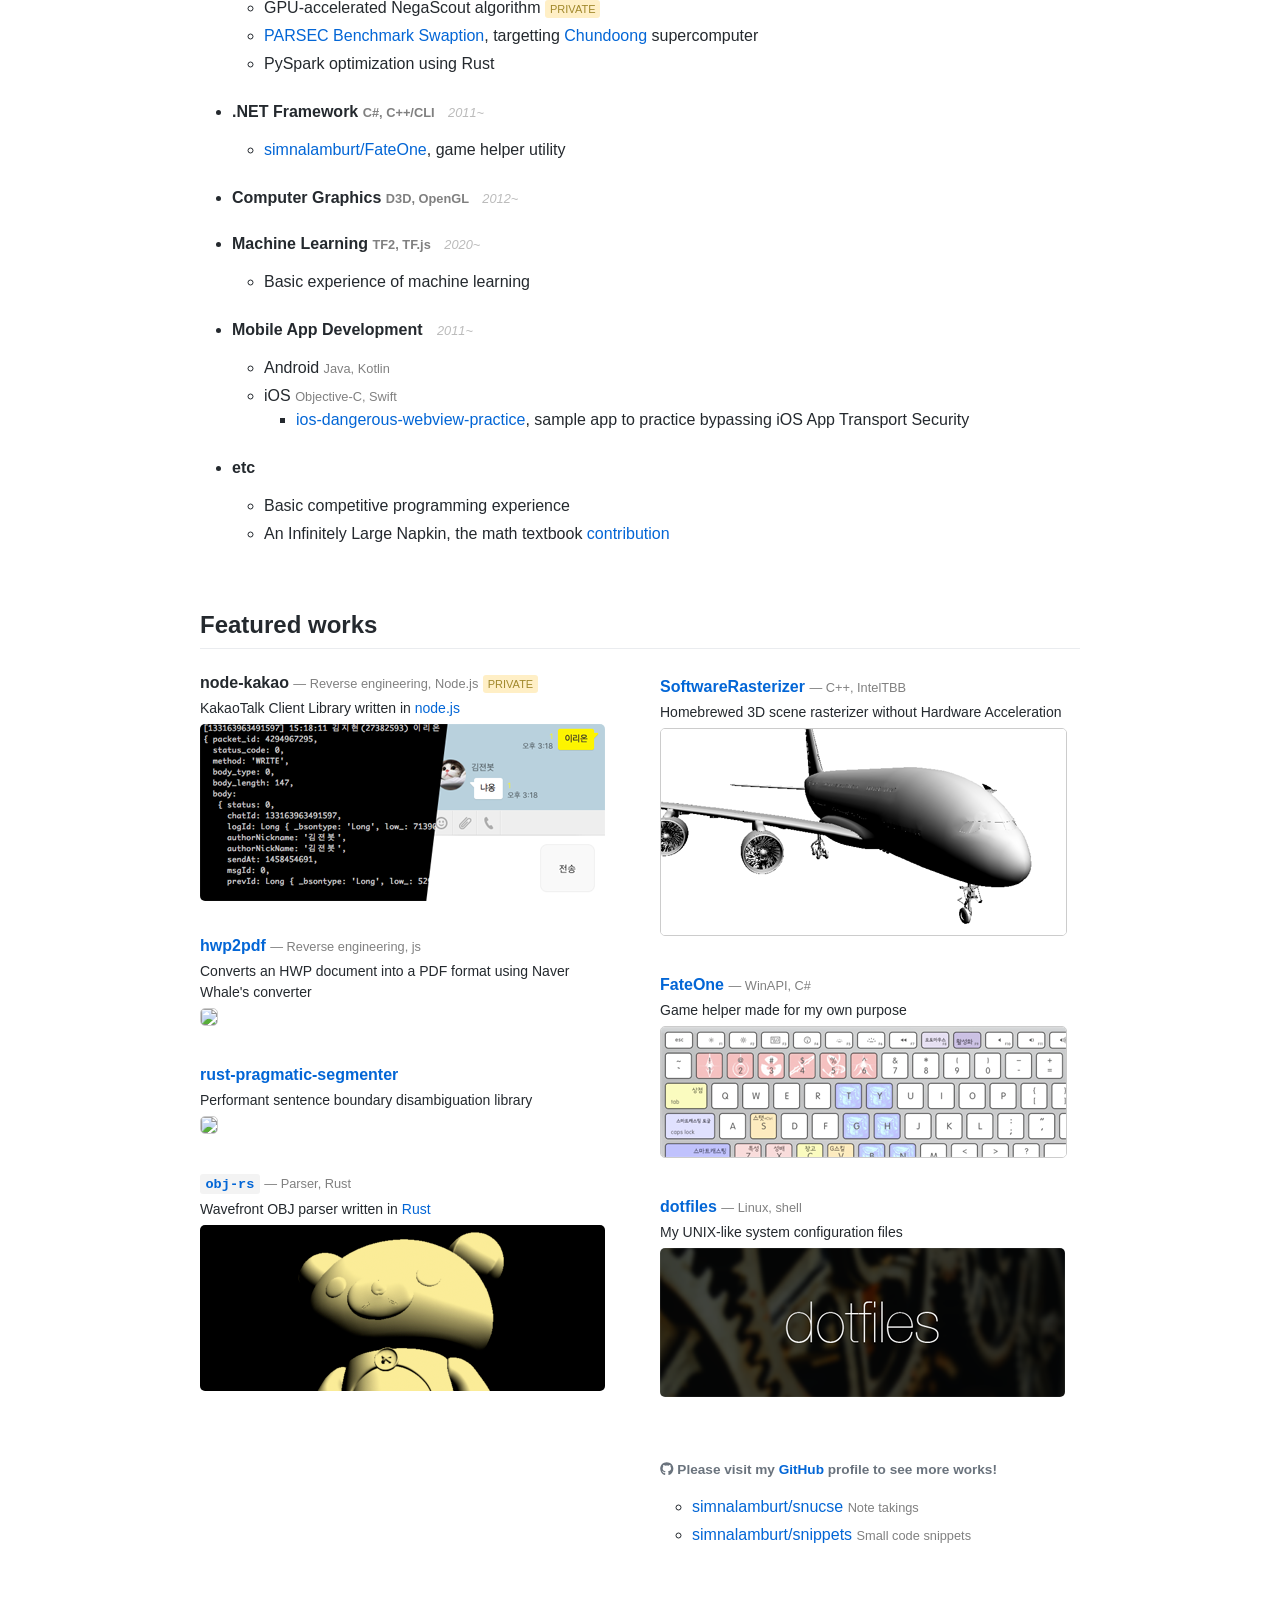
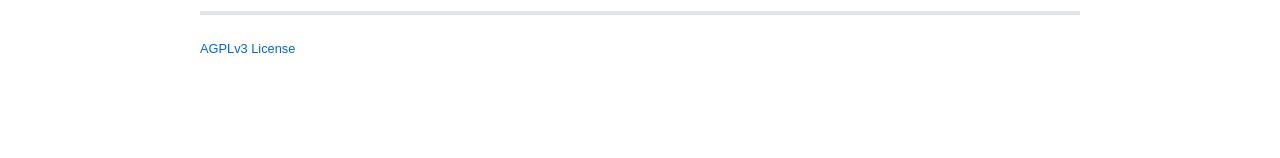
==== commit db5caa6b: "deploy: 5e2244a576650e1df667be1a3b0b7282b468d721" ====
--- a/index.html
+++ b/index.html
@@ -28,4 +28,4 @@
     }
     gtag('js', new Date())
 
-    gtag('config', 'UA-47724944-1')</script><meta property="og:url" content="https://hyeon.me/"/><meta property="og:title" content="Hyeon Kim"/><meta property="og:description" content="Natural Born Developer"/><meta property="og:site_name" content="hyeonme"/><meta property="og:image" content="https://hyeon.me/kuma.png"/><meta property="og:image:type" content="image/png"/><meta property="og:image:width" content="598"/><meta property="og:image:height" content="425"/><meta property="og:type" content="profile"/><meta property="profile:first_name" content="Hyeon"/><meta property="profile:last_name" content="Kim"/><meta property="profile:username" content="simnalamburt"/><meta name="twitter:card" content="summary"/><meta name="twitter:site" content="@simnalamburt"/><meta name="twitter:creator" content="@simnalamburt"/><link rel="apple-touch-icon" sizes="57x57" href="/apple-touch-icon-57x57.png"/><link rel="apple-touch-icon" sizes="60x60" href="/apple-touch-icon-60x60.png"/><link rel="apple-touch-icon" sizes="72x72" href="/apple-touch-icon-72x72.png"/><link rel="apple-touch-icon" sizes="76x76" href="/apple-touch-icon-76x76.png"/><link rel="apple-touch-icon" sizes="114x114" href="/apple-touch-icon-114x114.png"/><link rel="apple-touch-icon" sizes="120x120" href="/apple-touch-icon-120x120.png"/><link rel="apple-touch-icon" sizes="144x144" href="/apple-touch-icon-144x144.png"/><link rel="apple-touch-icon" sizes="152x152" href="/apple-touch-icon-152x152.png"/><link rel="apple-touch-icon" sizes="180x180" href="/apple-touch-icon-180x180.png"/><link rel="icon" type="image/png" href="/favicon-32x32.png" sizes="32x32"/><link rel="icon" type="image/png" href="/android-chrome-192x192.png" sizes="192x192"/><link rel="icon" type="image/png" href="/favicon-96x96.png" sizes="96x96"/><link rel="icon" type="image/png" href="/favicon-16x16.png" sizes="16x16"/><link rel="manifest" href="/manifest.json"/><link rel="mask-icon" href="/safari-pinned-tab.svg" color="#5bbad5"/><meta name="msapplication-TileColor" content="#da532c"/><meta name="msapplication-TileImage" content="/mstile-144x144.png"/><meta name="theme-color" content="#ffffff"/><script defer="defer" src="static/a956d1c065212c0d7235.js"></script><link href="static/544dd6d362617c20a8da.css" rel="stylesheet"></head><body><a href="https://github.com/simnalamburt/hyeon.me" class="github-corner"><svg width="80" height="80" viewBox="0 0 250 250" style="fill:#343d46; color:#fff; position: absolute; top: 0; border: 0; right: 0;"><path d="M0,0 L115,115 L130,115 L142,142 L250,250 L250,0 Z"></path><path d="M128.3,109.0 C113.8,99.7 119.0,89.6 119.0,89.6 C122.0,82.7 120.5,78.6 120.5,78.6 C119.2,72.0 123.4,76.3 123.4,76.3 C127.3,80.9 125.5,87.3 125.5,87.3 C122.9,97.6 130.6,101.9 134.4,103.2" fill="currentColor" style="transform-origin: 130px 106px;" class="octo-arm"></path><path d="M115.0,115.0 C114.9,115.1 118.7,116.5 119.8,115.4 L133.7,101.6 C136.9,99.2 139.9,98.4 142.2,98.6 C133.8,88.0 127.5,74.4 143.8,58.0 C148.5,53.4 154.0,51.2 159.7,51.0 C160.3,49.4 163.2,43.6 171.4,40.1 C171.4,40.1 176.1,42.5 178.8,56.2 C183.1,58.6 187.2,61.8 190.9,65.4 C194.5,69.0 197.7,73.2 200.1,77.6 C213.8,80.2 216.3,84.9 216.3,84.9 C212.7,93.1 206.9,96.0 205.4,96.6 C205.1,102.4 203.0,107.8 198.3,112.5 C181.9,128.9 168.3,122.5 157.7,114.1 C157.9,116.9 156.7,120.9 152.7,124.9 L141.0,136.5 C139.8,137.7 141.6,141.9 141.8,141.8 Z" fill="currentColor" class="octo-body"></path></svg></a><header><div><a href="https://github.com/simnalamburt"><img id="me" alt="Profile Picture"/></a><div id="header" class="markdown-body"></div></div></header><div id="main" class="markdown-body"></div></body>+    gtag('config', 'UA-47724944-1')</script><meta property="og:url" content="https://hyeon.me/"/><meta property="og:title" content="Hyeon Kim"/><meta property="og:description" content="Natural Born Developer"/><meta property="og:site_name" content="hyeonme"/><meta property="og:image" content="https://hyeon.me/kuma.png"/><meta property="og:image:type" content="image/png"/><meta property="og:image:width" content="598"/><meta property="og:image:height" content="425"/><meta property="og:type" content="profile"/><meta property="profile:first_name" content="Hyeon"/><meta property="profile:last_name" content="Kim"/><meta property="profile:username" content="simnalamburt"/><meta name="twitter:card" content="summary"/><meta name="twitter:site" content="@simnalamburt"/><meta name="twitter:creator" content="@simnalamburt"/><link rel="apple-touch-icon" sizes="57x57" href="/apple-touch-icon-57x57.png"/><link rel="apple-touch-icon" sizes="60x60" href="/apple-touch-icon-60x60.png"/><link rel="apple-touch-icon" sizes="72x72" href="/apple-touch-icon-72x72.png"/><link rel="apple-touch-icon" sizes="76x76" href="/apple-touch-icon-76x76.png"/><link rel="apple-touch-icon" sizes="114x114" href="/apple-touch-icon-114x114.png"/><link rel="apple-touch-icon" sizes="120x120" href="/apple-touch-icon-120x120.png"/><link rel="apple-touch-icon" sizes="144x144" href="/apple-touch-icon-144x144.png"/><link rel="apple-touch-icon" sizes="152x152" href="/apple-touch-icon-152x152.png"/><link rel="apple-touch-icon" sizes="180x180" href="/apple-touch-icon-180x180.png"/><link rel="icon" type="image/png" href="/favicon-32x32.png" sizes="32x32"/><link rel="icon" type="image/png" href="/android-chrome-192x192.png" sizes="192x192"/><link rel="icon" type="image/png" href="/favicon-96x96.png" sizes="96x96"/><link rel="icon" type="image/png" href="/favicon-16x16.png" sizes="16x16"/><link rel="manifest" href="/manifest.json"/><link rel="mask-icon" href="/safari-pinned-tab.svg" color="#5bbad5"/><meta name="msapplication-TileColor" content="#da532c"/><meta name="msapplication-TileImage" content="/mstile-144x144.png"/><meta name="theme-color" content="#ffffff"/><script defer="defer" src="static/82441ddf00f6a31f1eb8.js"></script><link href="static/544dd6d362617c20a8da.css" rel="stylesheet"></head><body><a href="https://github.com/simnalamburt/hyeon.me" class="github-corner"><svg width="80" height="80" viewBox="0 0 250 250" style="fill:#343d46; color:#fff; position: absolute; top: 0; border: 0; right: 0;"><path d="M0,0 L115,115 L130,115 L142,142 L250,250 L250,0 Z"></path><path d="M128.3,109.0 C113.8,99.7 119.0,89.6 119.0,89.6 C122.0,82.7 120.5,78.6 120.5,78.6 C119.2,72.0 123.4,76.3 123.4,76.3 C127.3,80.9 125.5,87.3 125.5,87.3 C122.9,97.6 130.6,101.9 134.4,103.2" fill="currentColor" style="transform-origin: 130px 106px;" class="octo-arm"></path><path d="M115.0,115.0 C114.9,115.1 118.7,116.5 119.8,115.4 L133.7,101.6 C136.9,99.2 139.9,98.4 142.2,98.6 C133.8,88.0 127.5,74.4 143.8,58.0 C148.5,53.4 154.0,51.2 159.7,51.0 C160.3,49.4 163.2,43.6 171.4,40.1 C171.4,40.1 176.1,42.5 178.8,56.2 C183.1,58.6 187.2,61.8 190.9,65.4 C194.5,69.0 197.7,73.2 200.1,77.6 C213.8,80.2 216.3,84.9 216.3,84.9 C212.7,93.1 206.9,96.0 205.4,96.6 C205.1,102.4 203.0,107.8 198.3,112.5 C181.9,128.9 168.3,122.5 157.7,114.1 C157.9,116.9 156.7,120.9 152.7,124.9 L141.0,136.5 C139.8,137.7 141.6,141.9 141.8,141.8 Z" fill="currentColor" class="octo-body"></path></svg></a><header><div><a href="https://github.com/simnalamburt"><img id="me" alt="Profile Picture"/></a><div id="header" class="markdown-body"></div></div></header><div id="main" class="markdown-body"></div></body>
